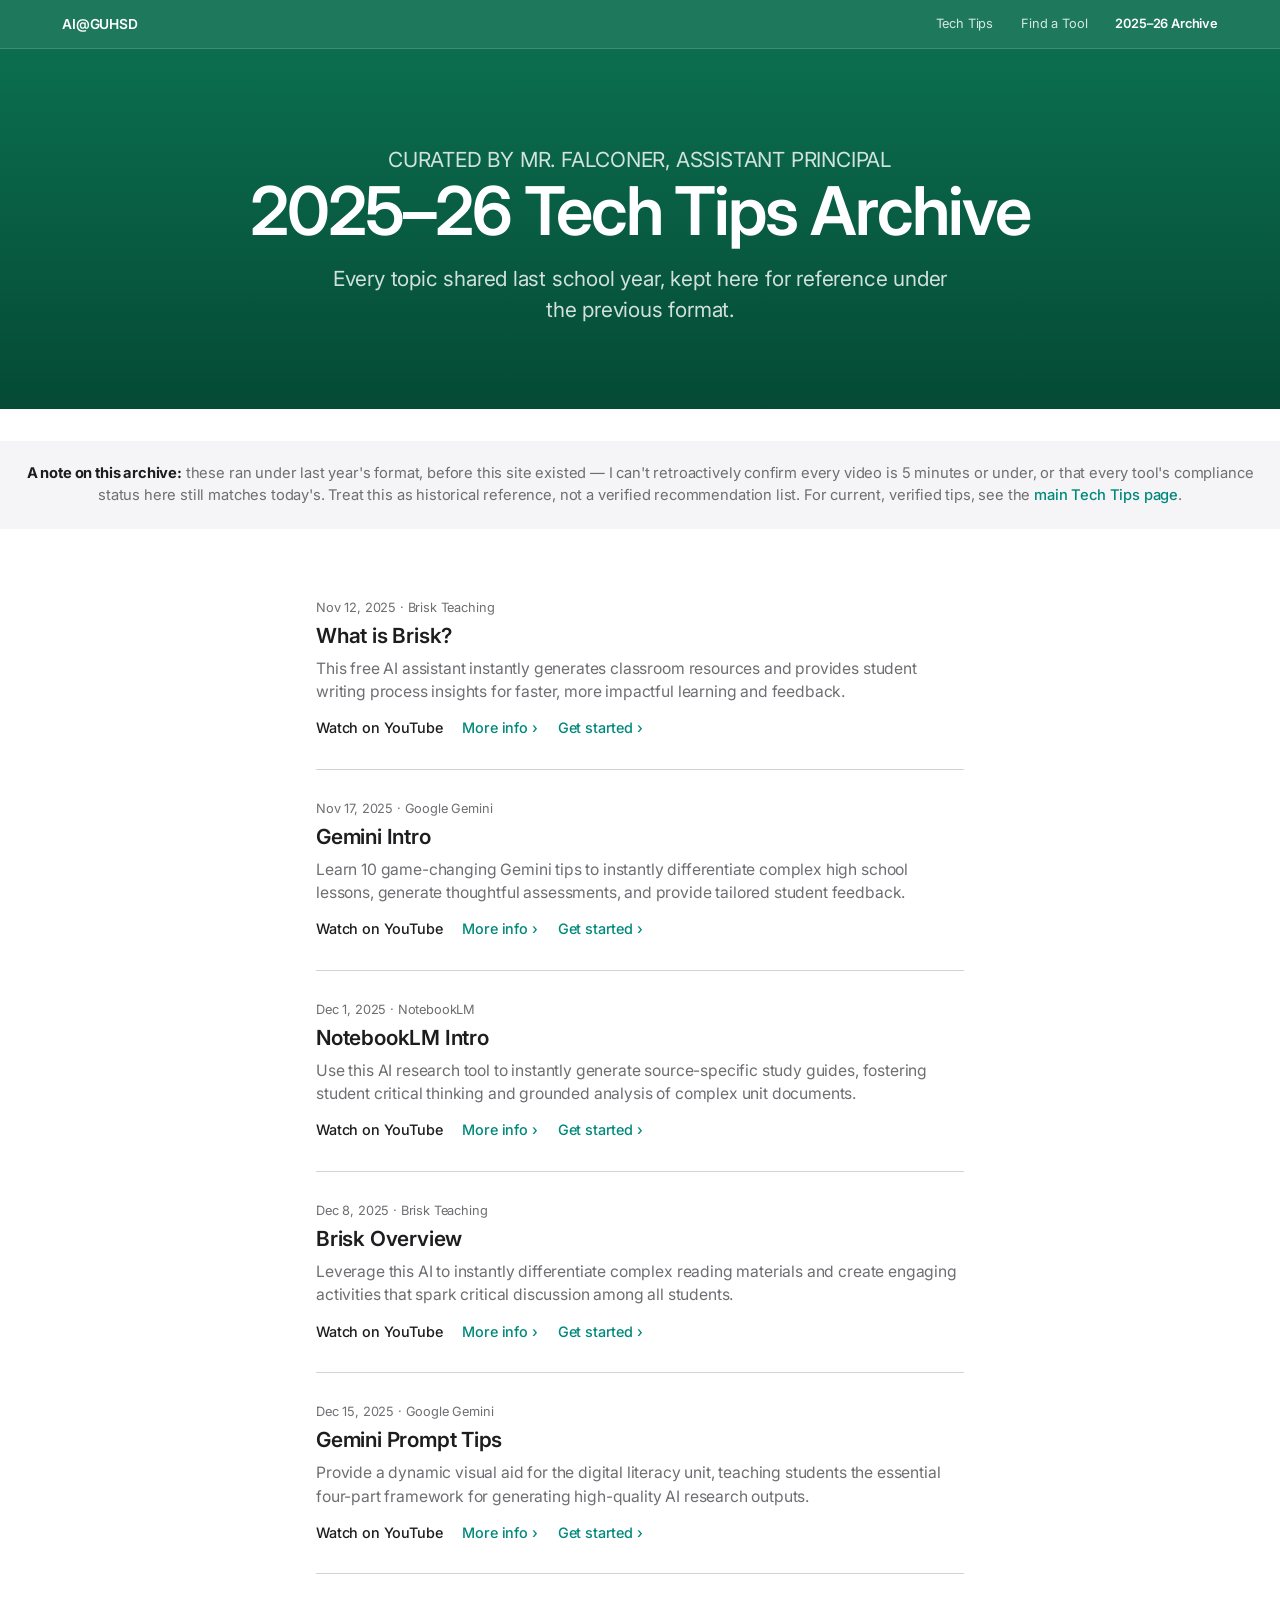
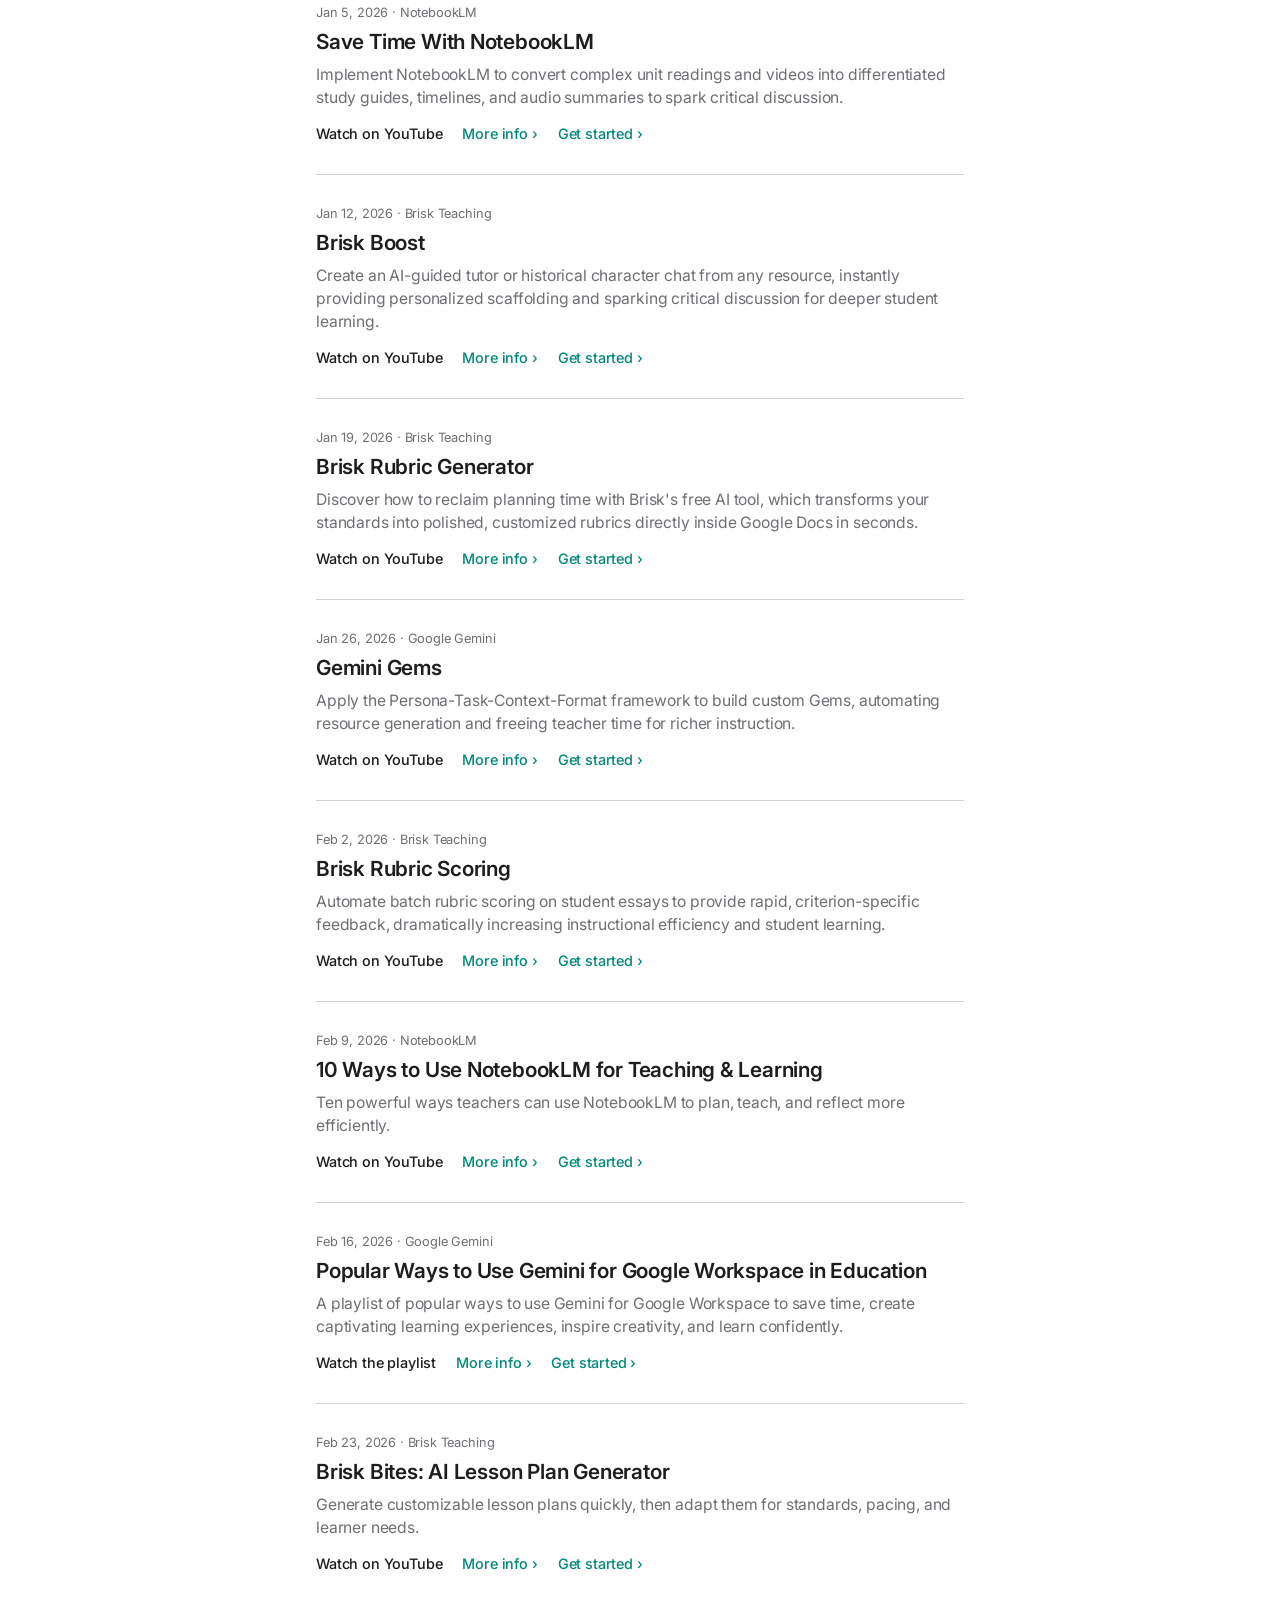
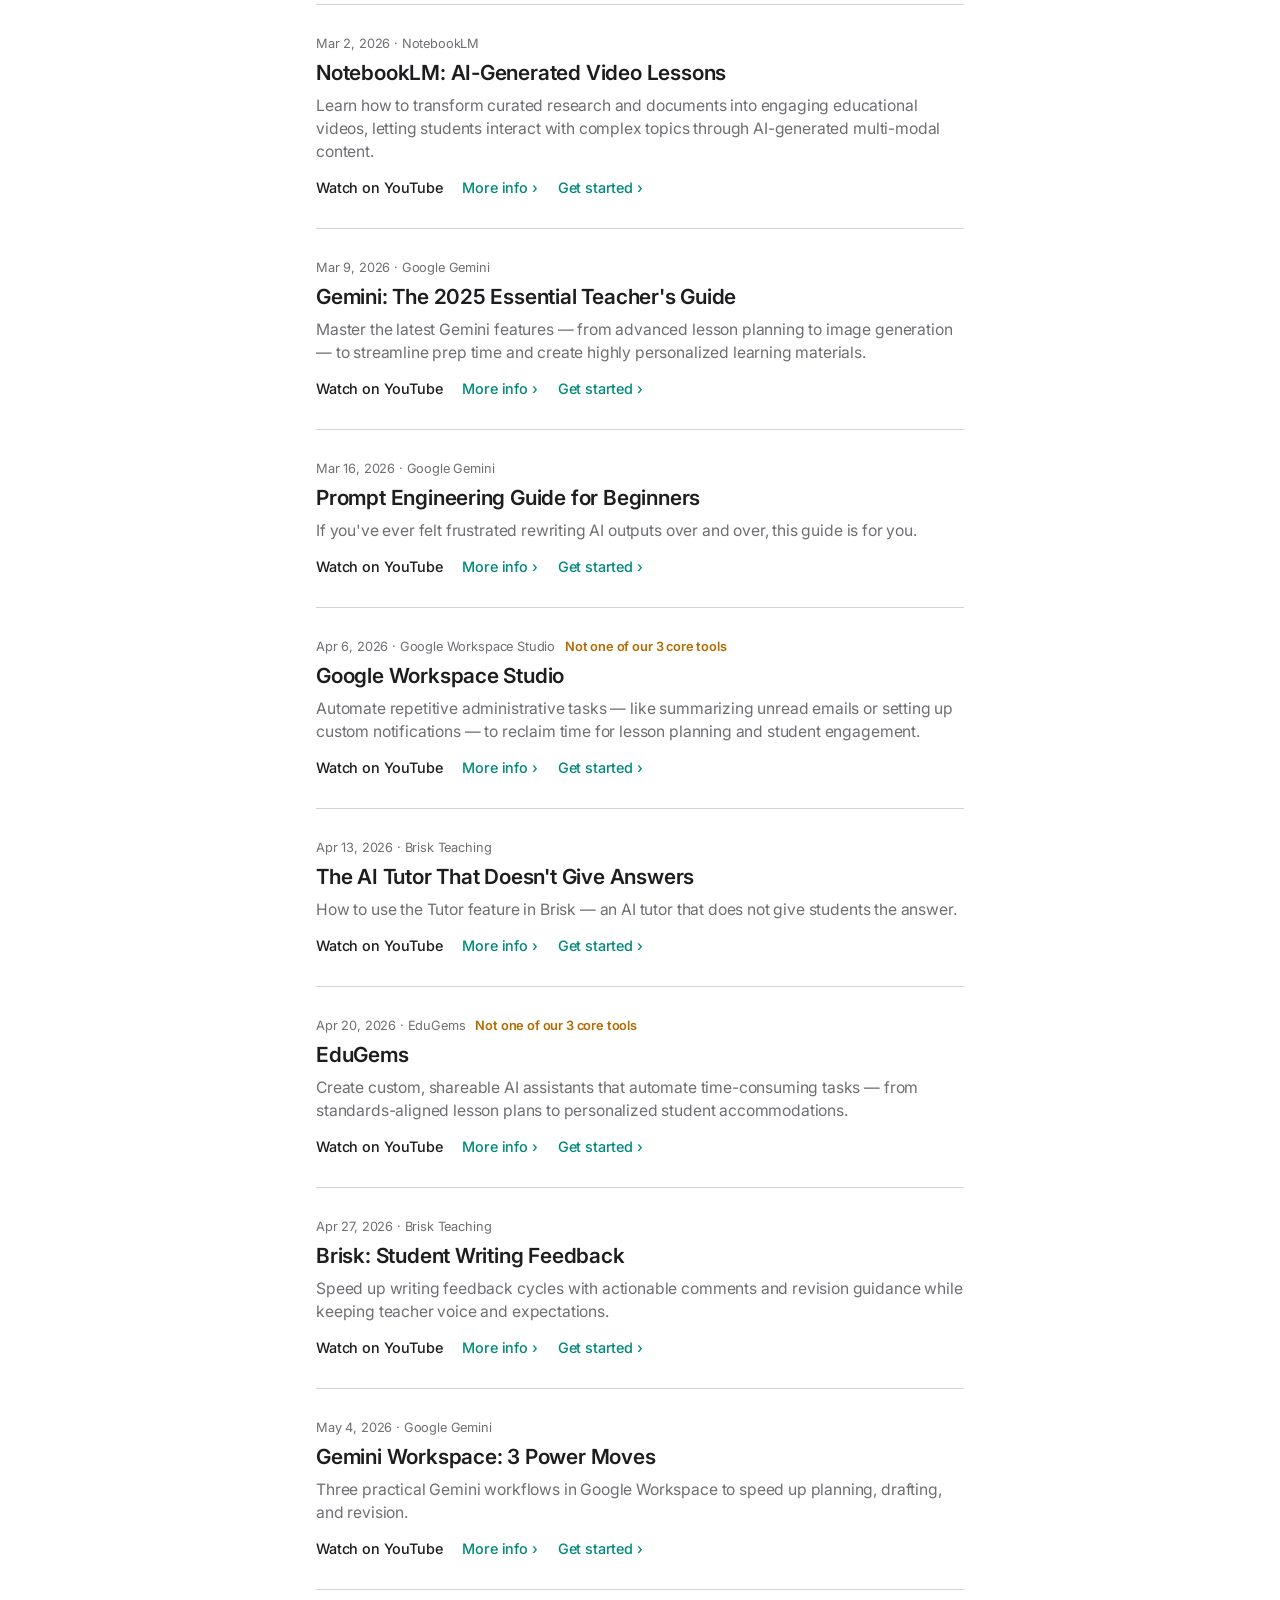
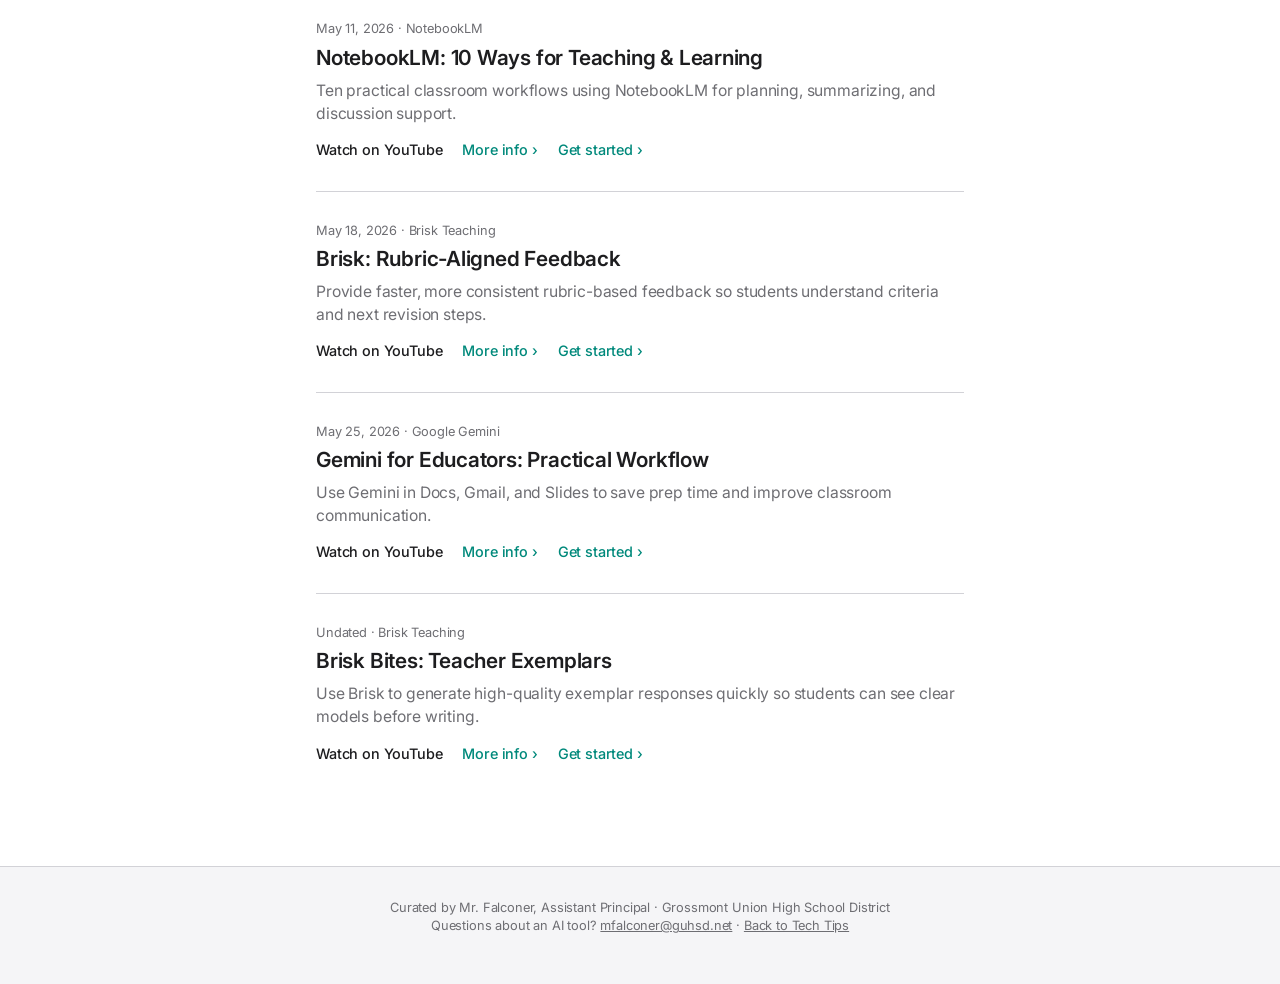
==== 2025-26-archive.html @ ccce0678 "Add 2025-26 historical tech tips archive (25 topics from last school year, imported from the shared " ====
<!DOCTYPE html>
<html lang="en">
<head>
<meta charset="UTF-8">
<meta name="viewport" content="width=device-width, initial-scale=1.0">
<title>2025–26 Archive — GUHSD Weekly Tech Tips</title>
<meta name="description" content="Last school year's AI tech tips for GUHSD teachers, archived for reference.">
<link rel="preconnect" href="https://fonts.googleapis.com">
<link href="https://fonts.googleapis.com/css2?family=Inter:wght@400;500;600;700&display=swap" rel="stylesheet">
<link rel="stylesheet" href="css/style.css">
</head>
<body>

<nav class="site-nav">
  <div class="site-nav-inner">
    <span class="site-nav-brand">AI@GUHSD</span>
    <div class="site-nav-links">
      <a href="index.html">Tech Tips</a>
      <a href="tools.html">Find a Tool</a>
      <a href="2025-26-archive.html" aria-current="page">2025–26 Archive</a>
    </div>
  </div>
</nav>

<header class="hero">
  <p class="hero-eyebrow">Curated by Mr. Falconer, Assistant Principal</p>
  <h1>2025–26 Tech Tips Archive</h1>
  <p>Every topic shared last school year, kept here for reference under the previous format.</p>
</header>

<div class="intro-banner">
  <strong>A note on this archive:</strong> these ran under last year's format, before this site existed —
  I can't retroactively confirm every video is 5 minutes or under, or that every tool's compliance status
  here still matches today's. Treat this as historical reference, not a verified recommendation list.
  For current, verified tips, see the <a href="index.html">main Tech Tips page</a>.
</div>

<div class="finder-section" style="padding-top:40px;">

<article class="tip-teaser">
  <p class="tip-teaser-meta">Nov 12, 2025 · Brisk Teaching</p>
  <h3>What is Brisk?</h3>
  <p class="teaser-copy">This free AI assistant instantly generates classroom resources and provides student writing process insights for faster, more impactful learning and feedback.</p>
  <div class="tip-teaser-links">
    <a class="yt-link" href="https://youtu.be/6Y5VxAqtiqY" target="_blank" rel="noopener">Watch on YouTube</a>
    <a class="read-more" href="https://www.briskteaching.com/" target="_blank" rel="noopener">More info</a>
    <a class="read-more" href="https://www.briskteaching.com/ai-tools-for-teachers" target="_blank" rel="noopener">Get started</a>
  </div>
</article>

<article class="tip-teaser">
  <p class="tip-teaser-meta">Nov 17, 2025 · Google Gemini</p>
  <h3>Gemini Intro</h3>
  <p class="teaser-copy">Learn 10 game-changing Gemini tips to instantly differentiate complex high school lessons, generate thoughtful assessments, and provide tailored student feedback.</p>
  <div class="tip-teaser-links">
    <a class="yt-link" href="https://youtu.be/mLnFCJhYRnE" target="_blank" rel="noopener">Watch on YouTube</a>
    <a class="read-more" href="https://support.google.com/gemini" target="_blank" rel="noopener">More info</a>
    <a class="read-more" href="https://gemini.google.com/app" target="_blank" rel="noopener">Get started</a>
  </div>
</article>

<article class="tip-teaser">
  <p class="tip-teaser-meta">Dec 1, 2025 · NotebookLM</p>
  <h3>NotebookLM Intro</h3>
  <p class="teaser-copy">Use this AI research tool to instantly generate source-specific study guides, fostering student critical thinking and grounded analysis of complex unit documents.</p>
  <div class="tip-teaser-links">
    <a class="yt-link" href="https://youtu.be/6dHmu1GALmA" target="_blank" rel="noopener">Watch on YouTube</a>
    <a class="read-more" href="https://notebooklm.google/" target="_blank" rel="noopener">More info</a>
    <a class="read-more" href="https://notebooklm.google.com/" target="_blank" rel="noopener">Get started</a>
  </div>
</article>

<article class="tip-teaser">
  <p class="tip-teaser-meta">Dec 8, 2025 · Brisk Teaching</p>
  <h3>Brisk Overview</h3>
  <p class="teaser-copy">Leverage this AI to instantly differentiate complex reading materials and create engaging activities that spark critical discussion among all students.</p>
  <div class="tip-teaser-links">
    <a class="yt-link" href="https://youtu.be/RxGCOyuXsPA" target="_blank" rel="noopener">Watch on YouTube</a>
    <a class="read-more" href="https://www.briskteaching.com/" target="_blank" rel="noopener">More info</a>
    <a class="read-more" href="https://www.briskteaching.com/ai-tools-for-teachers" target="_blank" rel="noopener">Get started</a>
  </div>
</article>

<article class="tip-teaser">
  <p class="tip-teaser-meta">Dec 15, 2025 · Google Gemini</p>
  <h3>Gemini Prompt Tips</h3>
  <p class="teaser-copy">Provide a dynamic visual aid for the digital literacy unit, teaching students the essential four-part framework for generating high-quality AI research outputs.</p>
  <div class="tip-teaser-links">
    <a class="yt-link" href="https://youtu.be/QUoxvf4tZHQ" target="_blank" rel="noopener">Watch on YouTube</a>
    <a class="read-more" href="https://support.google.com/gemini" target="_blank" rel="noopener">More info</a>
    <a class="read-more" href="https://gemini.google.com/app" target="_blank" rel="noopener">Get started</a>
  </div>
</article>

<article class="tip-teaser">
  <p class="tip-teaser-meta">Jan 5, 2026 · NotebookLM</p>
  <h3>Save Time With NotebookLM</h3>
  <p class="teaser-copy">Implement NotebookLM to convert complex unit readings and videos into differentiated study guides, timelines, and audio summaries to spark critical discussion.</p>
  <div class="tip-teaser-links">
    <a class="yt-link" href="https://youtu.be/sQHQa9qg7GM" target="_blank" rel="noopener">Watch on YouTube</a>
    <a class="read-more" href="https://notebooklm.google/" target="_blank" rel="noopener">More info</a>
    <a class="read-more" href="https://notebooklm.google.com/" target="_blank" rel="noopener">Get started</a>
  </div>
</article>

<article class="tip-teaser">
  <p class="tip-teaser-meta">Jan 12, 2026 · Brisk Teaching</p>
  <h3>Brisk Boost</h3>
  <p class="teaser-copy">Create an AI-guided tutor or historical character chat from any resource, instantly providing personalized scaffolding and sparking critical discussion for deeper student learning.</p>
  <div class="tip-teaser-links">
    <a class="yt-link" href="https://youtu.be/Gy9wNWmG7mc" target="_blank" rel="noopener">Watch on YouTube</a>
    <a class="read-more" href="https://www.briskteaching.com/" target="_blank" rel="noopener">More info</a>
    <a class="read-more" href="https://www.briskteaching.com/ai-tools-for-teachers" target="_blank" rel="noopener">Get started</a>
  </div>
</article>

<article class="tip-teaser">
  <p class="tip-teaser-meta">Jan 19, 2026 · Brisk Teaching</p>
  <h3>Brisk Rubric Generator</h3>
  <p class="teaser-copy">Discover how to reclaim planning time with Brisk's free AI tool, which transforms your standards into polished, customized rubrics directly inside Google Docs in seconds.</p>
  <div class="tip-teaser-links">
    <a class="yt-link" href="https://youtu.be/XfbjgSgBi5Q" target="_blank" rel="noopener">Watch on YouTube</a>
    <a class="read-more" href="https://www.briskteaching.com/" target="_blank" rel="noopener">More info</a>
    <a class="read-more" href="https://www.briskteaching.com/ai-tools-for-teachers" target="_blank" rel="noopener">Get started</a>
  </div>
</article>

<article class="tip-teaser">
  <p class="tip-teaser-meta">Jan 26, 2026 · Google Gemini</p>
  <h3>Gemini Gems</h3>
  <p class="teaser-copy">Apply the Persona-Task-Context-Format framework to build custom Gems, automating resource generation and freeing teacher time for richer instruction.</p>
  <div class="tip-teaser-links">
    <a class="yt-link" href="https://youtu.be/yO01B8OoXfo" target="_blank" rel="noopener">Watch on YouTube</a>
    <a class="read-more" href="https://support.google.com/gemini" target="_blank" rel="noopener">More info</a>
    <a class="read-more" href="https://gemini.google.com/app" target="_blank" rel="noopener">Get started</a>
  </div>
</article>

<article class="tip-teaser">
  <p class="tip-teaser-meta">Feb 2, 2026 · Brisk Teaching</p>
  <h3>Brisk Rubric Scoring</h3>
  <p class="teaser-copy">Automate batch rubric scoring on student essays to provide rapid, criterion-specific feedback, dramatically increasing instructional efficiency and student learning.</p>
  <div class="tip-teaser-links">
    <a class="yt-link" href="https://youtu.be/C93btfhksfw" target="_blank" rel="noopener">Watch on YouTube</a>
    <a class="read-more" href="https://www.briskteaching.com/" target="_blank" rel="noopener">More info</a>
    <a class="read-more" href="https://www.briskteaching.com/ai-tools-for-teachers" target="_blank" rel="noopener">Get started</a>
  </div>
</article>

<article class="tip-teaser">
  <p class="tip-teaser-meta">Feb 9, 2026 · NotebookLM</p>
  <h3>10 Ways to Use NotebookLM for Teaching &amp; Learning</h3>
  <p class="teaser-copy">Ten powerful ways teachers can use NotebookLM to plan, teach, and reflect more efficiently.</p>
  <div class="tip-teaser-links">
    <a class="yt-link" href="https://youtu.be/-IZRxNVYfZM" target="_blank" rel="noopener">Watch on YouTube</a>
    <a class="read-more" href="https://notebooklm.google/" target="_blank" rel="noopener">More info</a>
    <a class="read-more" href="https://notebooklm.google.com/" target="_blank" rel="noopener">Get started</a>
  </div>
</article>

<article class="tip-teaser">
  <p class="tip-teaser-meta">Feb 16, 2026 · Google Gemini</p>
  <h3>Popular Ways to Use Gemini for Google Workspace in Education</h3>
  <p class="teaser-copy">A playlist of popular ways to use Gemini for Google Workspace to save time, create captivating learning experiences, inspire creativity, and learn confidently.</p>
  <div class="tip-teaser-links">
    <a class="yt-link" href="https://youtube.com/playlist?list=PLP7Bvyb3ap47sNlMMe8H1eZsG6vMb7j3S" target="_blank" rel="noopener">Watch the playlist</a>
    <a class="read-more" href="https://support.google.com/gemini" target="_blank" rel="noopener">More info</a>
    <a class="read-more" href="https://gemini.google.com/app" target="_blank" rel="noopener">Get started</a>
  </div>
</article>

<article class="tip-teaser">
  <p class="tip-teaser-meta">Feb 23, 2026 · Brisk Teaching</p>
  <h3>Brisk Bites: AI Lesson Plan Generator</h3>
  <p class="teaser-copy">Generate customizable lesson plans quickly, then adapt them for standards, pacing, and learner needs.</p>
  <div class="tip-teaser-links">
    <a class="yt-link" href="https://www.youtube.com/watch?v=m6D0H1SNqbk" target="_blank" rel="noopener">Watch on YouTube</a>
    <a class="read-more" href="https://www.briskteaching.com/" target="_blank" rel="noopener">More info</a>
    <a class="read-more" href="https://www.briskteaching.com/ai-tools-for-teachers" target="_blank" rel="noopener">Get started</a>
  </div>
</article>

<article class="tip-teaser">
  <p class="tip-teaser-meta">Mar 2, 2026 · NotebookLM</p>
  <h3>NotebookLM: AI-Generated Video Lessons</h3>
  <p class="teaser-copy">Learn how to transform curated research and documents into engaging educational videos, letting students interact with complex topics through AI-generated multi-modal content.</p>
  <div class="tip-teaser-links">
    <a class="yt-link" href="https://www.youtube.com/watch?v=OjJIWg0Nhxg" target="_blank" rel="noopener">Watch on YouTube</a>
    <a class="read-more" href="https://notebooklm.google/" target="_blank" rel="noopener">More info</a>
    <a class="read-more" href="https://notebooklm.google.com/" target="_blank" rel="noopener">Get started</a>
  </div>
</article>

<article class="tip-teaser">
  <p class="tip-teaser-meta">Mar 9, 2026 · Google Gemini</p>
  <h3>Gemini: The 2025 Essential Teacher's Guide</h3>
  <p class="teaser-copy">Master the latest Gemini features — from advanced lesson planning to image generation — to streamline prep time and create highly personalized learning materials.</p>
  <div class="tip-teaser-links">
    <a class="yt-link" href="https://www.youtube.com/watch?v=Y3pkFaL7t_o" target="_blank" rel="noopener">Watch on YouTube</a>
    <a class="read-more" href="https://support.google.com/gemini" target="_blank" rel="noopener">More info</a>
    <a class="read-more" href="https://gemini.google.com/app" target="_blank" rel="noopener">Get started</a>
  </div>
</article>

<article class="tip-teaser">
  <p class="tip-teaser-meta">Mar 16, 2026 · Google Gemini</p>
  <h3>Prompt Engineering Guide for Beginners</h3>
  <p class="teaser-copy">If you've ever felt frustrated rewriting AI outputs over and over, this guide is for you.</p>
  <div class="tip-teaser-links">
    <a class="yt-link" href="https://youtu.be/z6Q5El88bDI" target="_blank" rel="noopener">Watch on YouTube</a>
    <a class="read-more" href="https://support.google.com/gemini" target="_blank" rel="noopener">More info</a>
    <a class="read-more" href="https://gemini.google.com/app" target="_blank" rel="noopener">Get started</a>
  </div>
</article>

<article class="tip-teaser">
  <p class="tip-teaser-meta">Apr 6, 2026 · Google Workspace Studio <span class="tag-parent" style="margin-left:6px;">Not one of our 3 core tools</span></p>
  <h3>Google Workspace Studio</h3>
  <p class="teaser-copy">Automate repetitive administrative tasks — like summarizing unread emails or setting up custom notifications — to reclaim time for lesson planning and student engagement.</p>
  <div class="tip-teaser-links">
    <a class="yt-link" href="https://youtu.be/Xy0r5fKwlVo" target="_blank" rel="noopener">Watch on YouTube</a>
    <a class="read-more" href="https://youtu.be/ZOAszesMBGc" target="_blank" rel="noopener">More info</a>
    <a class="read-more" href="https://studio.workspace.google.com/" target="_blank" rel="noopener">Get started</a>
  </div>
</article>

<article class="tip-teaser">
  <p class="tip-teaser-meta">Apr 13, 2026 · Brisk Teaching</p>
  <h3>The AI Tutor That Doesn't Give Answers</h3>
  <p class="teaser-copy">How to use the Tutor feature in Brisk — an AI tutor that does not give students the answer.</p>
  <div class="tip-teaser-links">
    <a class="yt-link" href="https://youtu.be/vvZal1moEaE" target="_blank" rel="noopener">Watch on YouTube</a>
    <a class="read-more" href="https://www.briskteaching.com/" target="_blank" rel="noopener">More info</a>
    <a class="read-more" href="https://www.briskteaching.com/ai-tools-for-teachers" target="_blank" rel="noopener">Get started</a>
  </div>
</article>

<article class="tip-teaser">
  <p class="tip-teaser-meta">Apr 20, 2026 · EduGems <span class="tag-parent" style="margin-left:6px;">Not one of our 3 core tools</span></p>
  <h3>EduGems</h3>
  <p class="teaser-copy">Create custom, shareable AI assistants that automate time-consuming tasks — from standards-aligned lesson plans to personalized student accommodations.</p>
  <div class="tip-teaser-links">
    <a class="yt-link" href="https://youtu.be/Z_l6_Uyn_Ac" target="_blank" rel="noopener">Watch on YouTube</a>
    <a class="read-more" href="https://www.edugems.ai/" target="_blank" rel="noopener">More info</a>
    <a class="read-more" href="https://www.edugems.ai/" target="_blank" rel="noopener">Get started</a>
  </div>
</article>

<article class="tip-teaser">
  <p class="tip-teaser-meta">Apr 27, 2026 · Brisk Teaching</p>
  <h3>Brisk: Student Writing Feedback</h3>
  <p class="teaser-copy">Speed up writing feedback cycles with actionable comments and revision guidance while keeping teacher voice and expectations.</p>
  <div class="tip-teaser-links">
    <a class="yt-link" href="https://www.youtube.com/watch?v=7v1K7gWH67k" target="_blank" rel="noopener">Watch on YouTube</a>
    <a class="read-more" href="https://www.briskteaching.com/post/launching-batch-feedback-tool" target="_blank" rel="noopener">More info</a>
    <a class="read-more" href="https://www.briskteaching.com/" target="_blank" rel="noopener">Get started</a>
  </div>
</article>

<article class="tip-teaser">
  <p class="tip-teaser-meta">May 4, 2026 · Google Gemini</p>
  <h3>Gemini Workspace: 3 Power Moves</h3>
  <p class="teaser-copy">Three practical Gemini workflows in Google Workspace to speed up planning, drafting, and revision.</p>
  <div class="tip-teaser-links">
    <a class="yt-link" href="https://www.youtube.com/watch?v=4wppKdmQlD0" target="_blank" rel="noopener">Watch on YouTube</a>
    <a class="read-more" href="https://support.google.com/gemini" target="_blank" rel="noopener">More info</a>
    <a class="read-more" href="https://gemini.google.com/app" target="_blank" rel="noopener">Get started</a>
  </div>
</article>

<article class="tip-teaser">
  <p class="tip-teaser-meta">May 11, 2026 · NotebookLM</p>
  <h3>NotebookLM: 10 Ways for Teaching &amp; Learning</h3>
  <p class="teaser-copy">Ten practical classroom workflows using NotebookLM for planning, summarizing, and discussion support.</p>
  <div class="tip-teaser-links">
    <a class="yt-link" href="https://www.youtube.com/watch?v=3DWWKuodafw" target="_blank" rel="noopener">Watch on YouTube</a>
    <a class="read-more" href="https://notebooklm.google/" target="_blank" rel="noopener">More info</a>
    <a class="read-more" href="https://notebooklm.google/" target="_blank" rel="noopener">Get started</a>
  </div>
</article>

<article class="tip-teaser">
  <p class="tip-teaser-meta">May 18, 2026 · Brisk Teaching</p>
  <h3>Brisk: Rubric-Aligned Feedback</h3>
  <p class="teaser-copy">Provide faster, more consistent rubric-based feedback so students understand criteria and next revision steps.</p>
  <div class="tip-teaser-links">
    <a class="yt-link" href="https://www.youtube.com/watch?v=nP8AYHtQtAA" target="_blank" rel="noopener">Watch on YouTube</a>
    <a class="read-more" href="https://www.briskteaching.com/post/how-to-create-a-rubric-an-easy-guide-for-teachers" target="_blank" rel="noopener">More info</a>
    <a class="read-more" href="https://www.briskteaching.com/" target="_blank" rel="noopener">Get started</a>
  </div>
</article>

<article class="tip-teaser">
  <p class="tip-teaser-meta">May 25, 2026 · Google Gemini</p>
  <h3>Gemini for Educators: Practical Workflow</h3>
  <p class="teaser-copy">Use Gemini in Docs, Gmail, and Slides to save prep time and improve classroom communication.</p>
  <div class="tip-teaser-links">
    <a class="yt-link" href="https://www.youtube.com/watch?v=uq8FdkApuLk" target="_blank" rel="noopener">Watch on YouTube</a>
    <a class="read-more" href="https://support.google.com/gemini" target="_blank" rel="noopener">More info</a>
    <a class="read-more" href="https://gemini.google.com/app" target="_blank" rel="noopener">Get started</a>
  </div>
</article>

<article class="tip-teaser">
  <p class="tip-teaser-meta">Undated · Brisk Teaching</p>
  <h3>Brisk Bites: Teacher Exemplars</h3>
  <p class="teaser-copy">Use Brisk to generate high-quality exemplar responses quickly so students can see clear models before writing.</p>
  <div class="tip-teaser-links">
    <a class="yt-link" href="https://www.youtube.com/watch?v=FxZdXGbxI2U" target="_blank" rel="noopener">Watch on YouTube</a>
    <a class="read-more" href="https://www.briskteaching.com/" target="_blank" rel="noopener">More info</a>
    <a class="read-more" href="https://www.briskteaching.com/ai-tools-for-teachers" target="_blank" rel="noopener">Get started</a>
  </div>
</article>

</div>

<footer class="site-footer">
  Curated by Mr. Falconer, Assistant Principal · Grossmont Union High School District<br>
  Questions about an AI tool? <a href="mailto:mfalconer@guhsd.net">mfalconer@guhsd.net</a> ·
  <a href="index.html">Back to Tech Tips</a>
</footer>

</body>
</html>
---- css/style.css ----
/* ===================================================================
   GUHSD Weekly Tech Tips — Apple.com-inspired design system
   Palette: GUHSD teal #0B6E4F (nav, hero) · deep teal-green #054A35
            interactive accent #00897B (links, CTAs) · Apple-gray #F5F5F7
            near-black #1D1D1F (text) · secondary gray #6E6E73
   Type:    System font stack (SF Pro on Apple devices, Inter as the
            cross-platform substitute) — tight tracking, big display sizes.
   =================================================================== */

:root {
  --navy: #0B6E4F;
  --navy-deep: #054A35;
  --blue: #00897B;
  --blue-dark: #00695C;
  --gold: #9AF0C6;
  --gray-bg: #F5F5F7;
  --white: #FFFFFF;
  --text: #1D1D1F;
  --text-secondary: #6E6E73;
  --divider: #D2D2D7;
  --max: 980px;
  --max-narrow: 692px;
}

* { box-sizing: border-box; }

html { scroll-behavior: smooth; }

body {
  margin: 0;
  background: var(--white);
  color: var(--text);
  font-family: -apple-system, BlinkMacSystemFont, 'Inter', 'Segoe UI', Helvetica, Arial, sans-serif;
  line-height: 1.47;
  letter-spacing: -0.01em;
  -webkit-font-smoothing: antialiased;
}

@media (prefers-reduced-motion: reduce) {
  * { animation: none !important; transition: none !important; }
  html { scroll-behavior: auto; }
}

a { color: var(--blue); text-decoration: none; }
a:hover { text-decoration: underline; }
a:focus-visible, button:focus-visible, input:focus-visible, select:focus-visible {
  outline: 2px solid var(--blue);
  outline-offset: 3px;
}

/* ---------- Nav ---------- */
.site-nav {
  position: sticky;
  top: 0;
  z-index: 20;
  background: rgba(11,110,79,0.92);
  backdrop-filter: saturate(180%) blur(20px);
  -webkit-backdrop-filter: saturate(180%) blur(20px);
  border-bottom: 1px solid rgba(255,255,255,0.15);
}

.site-nav-inner {
  max-width: 1200px;
  margin: 0 auto;
  padding: 0 22px;
  height: 48px;
  display: flex;
  align-items: center;
  justify-content: space-between;
  gap: 16px;
}

.site-nav-brand {
  font-size: 0.86rem;
  font-weight: 600;
  color: var(--white);
  white-space: nowrap;
}

.site-nav-links {
  display: flex;
  gap: 28px;
}

.site-nav-links a {
  color: var(--white);
  font-size: 0.8rem;
  font-weight: 400;
  opacity: 0.82;
}

.site-nav-links a:hover { opacity: 1; text-decoration: none; }
.site-nav-links a[aria-current="page"] { opacity: 1; font-weight: 600; }

/* ---------- Hero ---------- */
.hero {
  background: linear-gradient(180deg, var(--navy) 0%, var(--navy-deep) 100%);
  color: var(--white);
  text-align: center;
  padding: 96px 22px 84px;
}

.hero-eyebrow {
  font-size: 0.78rem;
  font-weight: 600;
  letter-spacing: 0.06em;
  text-transform: uppercase;
  color: var(--gold);
  margin: 0 0 14px;
}

.hero h1 {
  font-size: clamp(2.4rem, 6vw, 4.2rem);
  font-weight: 600;
  letter-spacing: -0.03em;
  margin: 0 0 18px;
  line-height: 1.05;
  color: var(--white);
}

.hero p {
  font-size: clamp(1.05rem, 2vw, 1.3rem);
  font-weight: 400;
  color: rgba(255,255,255,0.82);
  max-width: 620px;
  margin: 0 auto;
  letter-spacing: -0.01em;
}

/* ---------- Hero image (homepage only) ---------- */
.hero-image-wrap {
  max-width: var(--max);
  margin: -48px auto 0;
  padding: 0 22px;
  position: relative;
  z-index: 1;
}

.hero-image {
  display: block;
  width: 100%;
  height: clamp(220px, 38vw, 420px);
  object-fit: cover;
  border-radius: 20px;
  box-shadow: 0 24px 48px rgba(5,74,53,0.22);
}

.hero-image-credit {
  text-align: right;
  font-size: 0.72rem;
  color: var(--text-secondary);
  margin: 6px 4px 0 0;
}

/* ---------- Intro / compliance banner ---------- */
.intro-banner {
  background: var(--gray-bg);
  text-align: center;
  padding: 22px 22px;
  font-size: 0.92rem;
  color: var(--text-secondary);
  margin-top: 32px;
}

.intro-banner strong { color: var(--text); }
.intro-banner a { font-weight: 500; }

/* ---------- Section eyebrow ---------- */
.section-eyebrow {
  text-align: center;
  font-size: 0.78rem;
  font-weight: 600;
  letter-spacing: 0.08em;
  text-transform: uppercase;
  color: var(--text-secondary);
  padding: 56px 22px 8px;
}

/* ---------- Compact teaser cards (home + archive + pipeline) ---------- */
#latest-issues, #archive-issues, #pipeline-issues {
  max-width: var(--max-narrow);
  margin: 0 auto;
  padding: 0 22px 60px;
}

.tip-teaser {
  padding: 30px 0;
  border-bottom: 1px solid var(--divider);
  text-align: left;
}

.tip-teaser:last-child { border-bottom: none; }

.tip-teaser-meta {
  font-size: 0.8rem;
  color: var(--text-secondary);
  margin: 0 0 6px;
}

.tip-teaser-tool { color: var(--blue); font-weight: 600; }

.tip-teaser h3 {
  margin: 0 0 8px;
  font-size: 1.3rem;
  font-weight: 600;
  letter-spacing: -0.01em;
  line-height: 1.25;
}

.tip-teaser h3 a { color: var(--text); }
.tip-teaser h3 a:hover { color: var(--blue); text-decoration: none; }

.teaser-copy {
  margin: 0 0 14px;
  color: var(--text-secondary);
  font-size: 0.98rem;
}

.tip-teaser-links {
  display: flex;
  flex-wrap: wrap;
  align-items: center;
  gap: 20px;
  font-size: 0.9rem;
  font-weight: 500;
}

.yt-link {
  display: inline-flex;
  align-items: center;
  gap: 7px;
  color: var(--text);
}
.yt-link:hover { color: var(--blue); text-decoration: none; }
.yt-icon { display: block; flex: none; }

.read-more::after { content: ' \203A'; }

/* ---------- Detail page topbar ---------- */
.detail-topbar {
  background: var(--gray-bg);
  border-bottom: 1px solid var(--divider);
  padding: 14px 22px;
}

.detail-topbar .back-link {
  display: block;
  max-width: var(--max-narrow);
  margin: 0 auto;
  font-size: 0.88rem;
  font-weight: 500;
  color: var(--blue);
}

/* ---------- Tip detail section (tip.html) ---------- */
.tip {
  padding: 40px 22px 72px;
  text-align: center;
}

.tip-inner {
  max-width: var(--max-narrow);
  margin: 0 auto;
}

.tip-meta {
  font-size: 0.86rem;
  color: var(--text-secondary);
  margin-bottom: 10px;
}

.tip-tool {
  color: var(--blue);
  font-weight: 600;
}

.tip h2 {
  font-size: clamp(1.7rem, 3.4vw, 2.4rem);
  font-weight: 600;
  letter-spacing: -0.02em;
  line-height: 1.1;
  margin: 0 0 28px;
  color: var(--text);
}

/* ---------- Video card ---------- */
.video-card {
  display: block;
  background: var(--white);
  border: 1px solid var(--divider);
  border-radius: 18px;
  padding: 28px 30px;
  margin: 0 0 28px;
  text-align: left;
  transition: box-shadow 0.2s ease, transform 0.2s ease;
}

.video-card:hover {
  text-decoration: none;
  box-shadow: 0 12px 28px rgba(0,0,0,0.08);
  transform: translateY(-1px);
}

.video-card-top {
  display: flex;
  align-items: center;
  gap: 14px;
  margin-bottom: 10px;
}

.video-card-title {
  font-weight: 600;
  color: var(--text);
  font-size: 1.02rem;
}

.video-card-channel {
  display: block;
  font-size: 0.82rem;
  color: var(--text-secondary);
  margin-top: 1px;
  font-weight: 400;
}

.video-card-desc {
  font-size: 0.96rem;
  color: var(--text-secondary);
  margin: 0;
}

/* ---------- Why it matters ---------- */
.why-copy {
  font-size: clamp(1.05rem, 2vw, 1.2rem);
  color: var(--text);
  font-weight: 400;
  letter-spacing: -0.01em;
  margin: 0 0 32px;
  text-align: left;
}

.why-copy .label {
  display: block;
  font-size: 0.78rem;
  font-weight: 600;
  letter-spacing: 0.06em;
  text-transform: uppercase;
  color: var(--text-secondary);
  margin-bottom: 8px;
}

/* ---------- POG chips ---------- */
.pog-block { margin: 0 0 32px; text-align: left; }

.pog-block .label {
  display: block;
  font-size: 0.78rem;
  font-weight: 600;
  letter-spacing: 0.06em;
  text-transform: uppercase;
  color: var(--text-secondary);
  margin-bottom: 10px;
}

.pog-tags {
  display: flex;
  flex-wrap: wrap;
  gap: 8px;
}

.pog-tag {
  display: inline-flex;
  align-items: baseline;
  gap: 5px;
  font-size: 0.84rem;
  color: var(--text);
  background: var(--gray-bg);
  border: 1px solid var(--divider);
  padding: 6px 12px;
  border-radius: 980px;
  line-height: 1.3;
}

.pog-tag .pog-code {
  font-weight: 700;
  color: var(--blue-dark);
}

/* ---------- Footer of each tip: compliance + actions ---------- */
.tip-footer {
  text-align: left;
  border-top: 1px solid var(--divider);
  padding-top: 20px;
}

.compliance-line {
  font-size: 0.88rem;
  color: var(--text-secondary);
  margin: 0 0 14px;
}

.status-pill {
  display: inline-flex;
  align-items: center;
  gap: 6px;
  font-size: 0.78rem;
  font-weight: 600;
  padding: 3px 10px 3px 8px;
  border-radius: 980px;
  margin-bottom: 10px;
}

.status-pill.approved { background: #E6F4EA; color: #1E7A34; }
.status-pill.limited { background: #FDECEA; color: #B3261E; }

.action-links {
  display: flex;
  flex-wrap: wrap;
  gap: 22px;
  font-size: 0.94rem;
  font-weight: 500;
}

.action-links a::after {
  content: ' \203A';
}

/* ---------- Archive controls ---------- */
.archive-controls {
  max-width: var(--max);
  margin: 0 auto;
  padding: 0 22px 8px;
  display: flex;
  gap: 12px;
  flex-wrap: wrap;
  justify-content: center;
}

.archive-controls select,
.archive-controls input {
  font-family: inherit;
  font-size: 0.9rem;
  padding: 10px 14px;
  border: 1px solid var(--divider);
  border-radius: 980px;
  background: var(--white);
  color: var(--text);
}

.archive-controls input { flex: 1; min-width: 200px; max-width: 320px; }

.empty-state {
  text-align: center;
  padding: 72px 20px;
  color: var(--text-secondary);
  font-size: 1.05rem;
}

/* ---------- Tool finder page ---------- */
.finder-section {
  max-width: var(--max-narrow);
  margin: 0 auto;
  padding: 0 22px 72px;
  text-align: left;
}

.finder-section h2 {
  font-size: 1.4rem;
  font-weight: 600;
  letter-spacing: -0.01em;
  margin: 0 0 18px;
  color: var(--text);
}

.quick-picks {
  list-style: none;
  margin: 0 0 12px;
  padding: 0;
}

.quick-picks li {
  padding: 16px 0;
  border-bottom: 1px solid var(--divider);
}
.quick-picks li:last-child { border-bottom: none; }

.quick-picks .q {
  font-weight: 600;
  color: var(--text);
  display: block;
  margin-bottom: 4px;
}

.quick-picks .a {
  color: var(--text-secondary);
  font-size: 0.96rem;
}
.quick-picks .a a { font-weight: 600; }

.tool-table-wrap {
  overflow-x: auto;
  margin-bottom: 14px;
}

table.tool-table {
  width: 100%;
  border-collapse: collapse;
  font-size: 0.92rem;
}

table.tool-table th, table.tool-table td {
  text-align: left;
  padding: 10px 12px;
  border-bottom: 1px solid var(--divider);
  white-space: nowrap;
}

table.tool-table th {
  font-size: 0.72rem;
  text-transform: uppercase;
  letter-spacing: 0.05em;
  color: var(--text-secondary);
  font-weight: 600;
}

table.tool-table td a { font-weight: 600; }

.tag-yes { color: #1E7A34; font-weight: 600; }
.tag-no { color: #B3261E; font-weight: 600; }
.tag-parent { color: #B36B00; font-weight: 600; }

.source-note {
  font-size: 0.84rem;
  color: var(--text-secondary);
  margin-top: 8px;
}

/* ---------- Official link-through card ---------- */
.official-link-card {
  display: flex;
  flex-wrap: wrap;
  align-items: center;
  justify-content: space-between;
  gap: 14px;
  background: var(--gray-bg);
  border: 1px solid var(--divider);
  border-radius: 14px;
  padding: 16px 20px;
  margin-bottom: 18px;
  font-size: 0.9rem;
  color: var(--text-secondary);
}

/* ---------- Gem callout ---------- */
.gem-callout {
  background: var(--gray-bg);
  border: 1px solid var(--divider);
  border-radius: 14px;
  padding: 22px 24px;
  margin-bottom: 40px;
}

.btn-teal {
  display: inline-block;
  background: var(--navy);
  color: var(--white) !important;
  font-weight: 600;
  font-size: 0.92rem;
  padding: 10px 18px;
  border-radius: 980px;
  text-decoration: none !important;
  white-space: nowrap;
}
.btn-teal:hover { background: var(--navy-deep); }

/* ---------- Social links list ---------- */
.social-links {
  list-style: none;
  margin: 0 0 12px;
  padding: 0;
}

.social-links li {
  display: flex;
  flex-wrap: wrap;
  align-items: baseline;
  gap: 14px;
  padding: 12px 0;
  border-bottom: 1px solid var(--divider);
}
.social-links li:last-child { border-bottom: none; }

.social-links .tool-name {
  font-weight: 600;
  color: var(--text);
  min-width: 140px;
}

.social-links a { font-size: 0.9rem; font-weight: 500; }

/* ---------- Footer ---------- */
footer.site-footer {
  border-top: 1px solid var(--divider);
  padding: 32px 22px 48px;
  text-align: center;
  font-size: 0.8rem;
  color: var(--text-secondary);
  background: var(--gray-bg);
}

footer.site-footer a { color: var(--text-secondary); text-decoration: underline; }

/* ---------- Responsive ---------- */
@media (max-width: 560px) {
  .video-card { padding: 20px; }
  .hero { padding: 72px 20px 60px; }
  table.tool-table { font-size: 0.84rem; }
  .social-links li { flex-direction: column; gap: 6px; }
  .hero-image-wrap { margin-top: -28px; }
  .official-link-card { flex-direction: column; align-items: flex-start; }
}
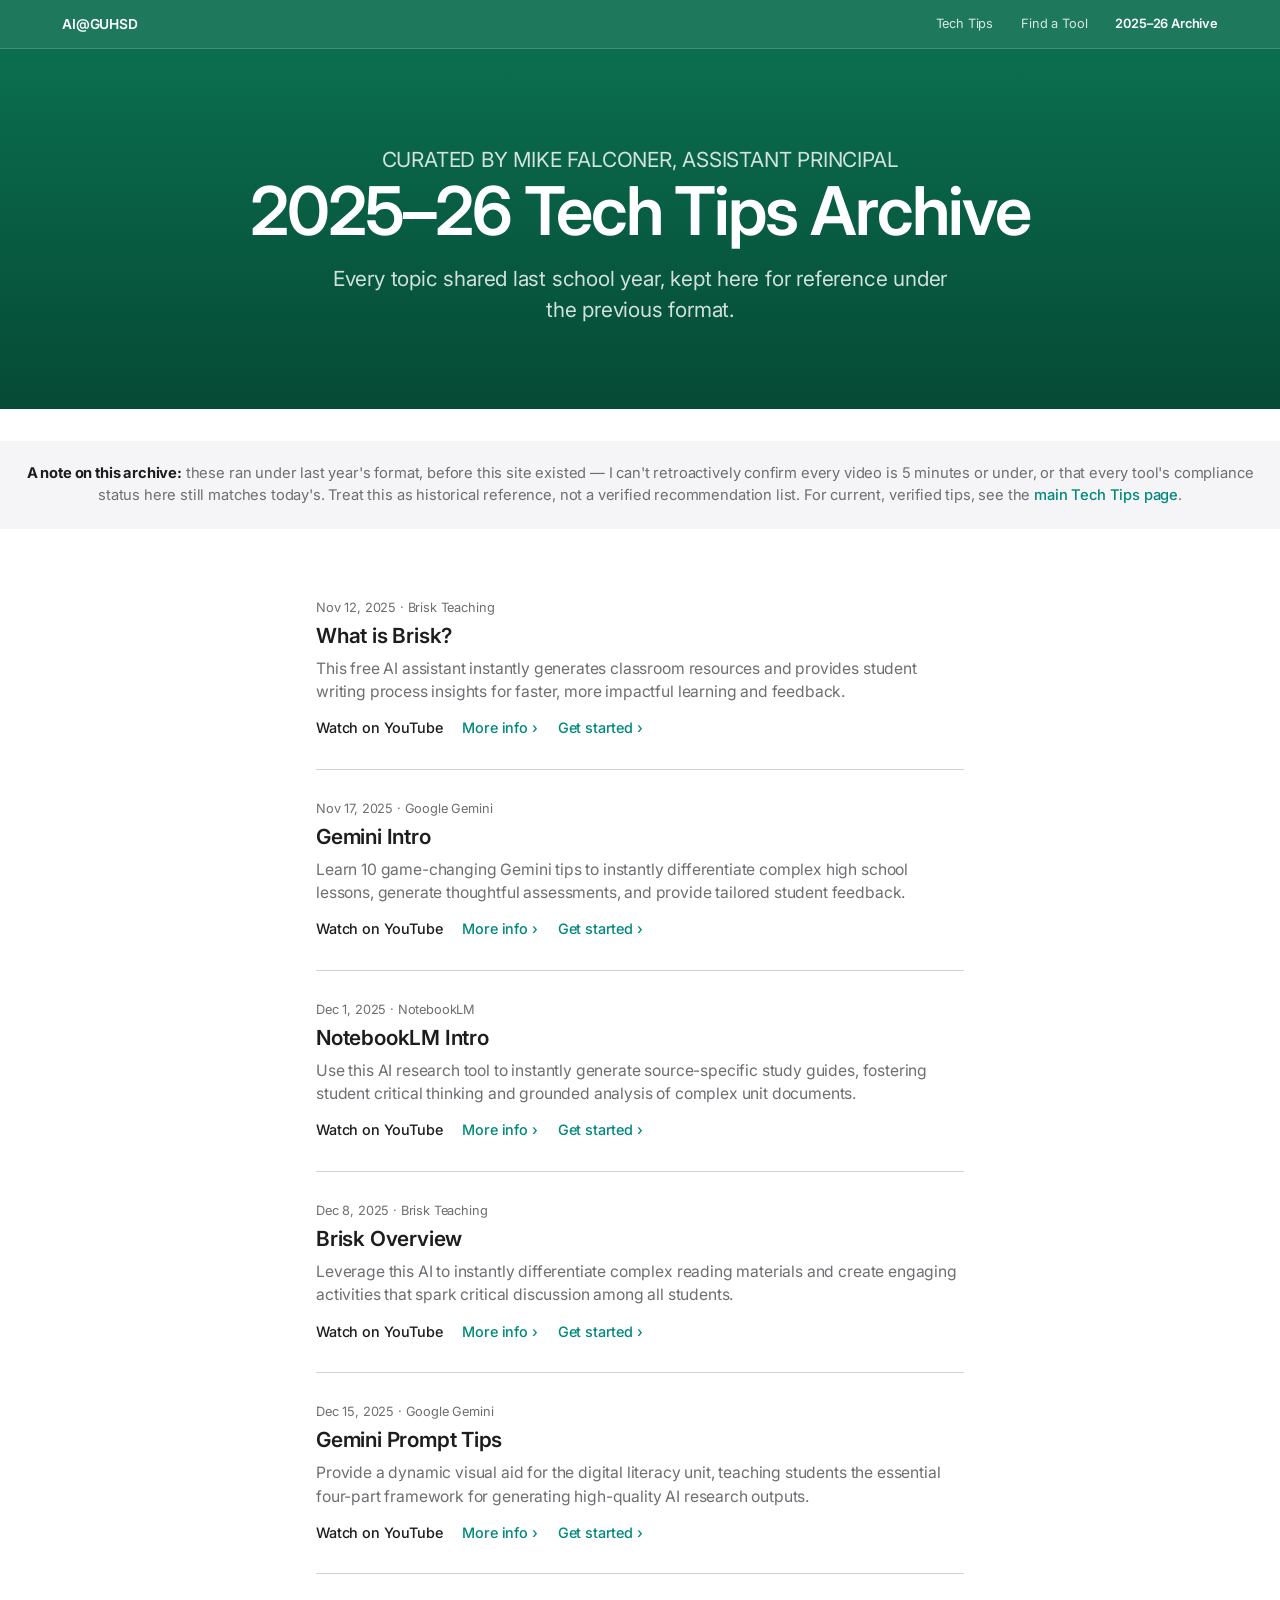
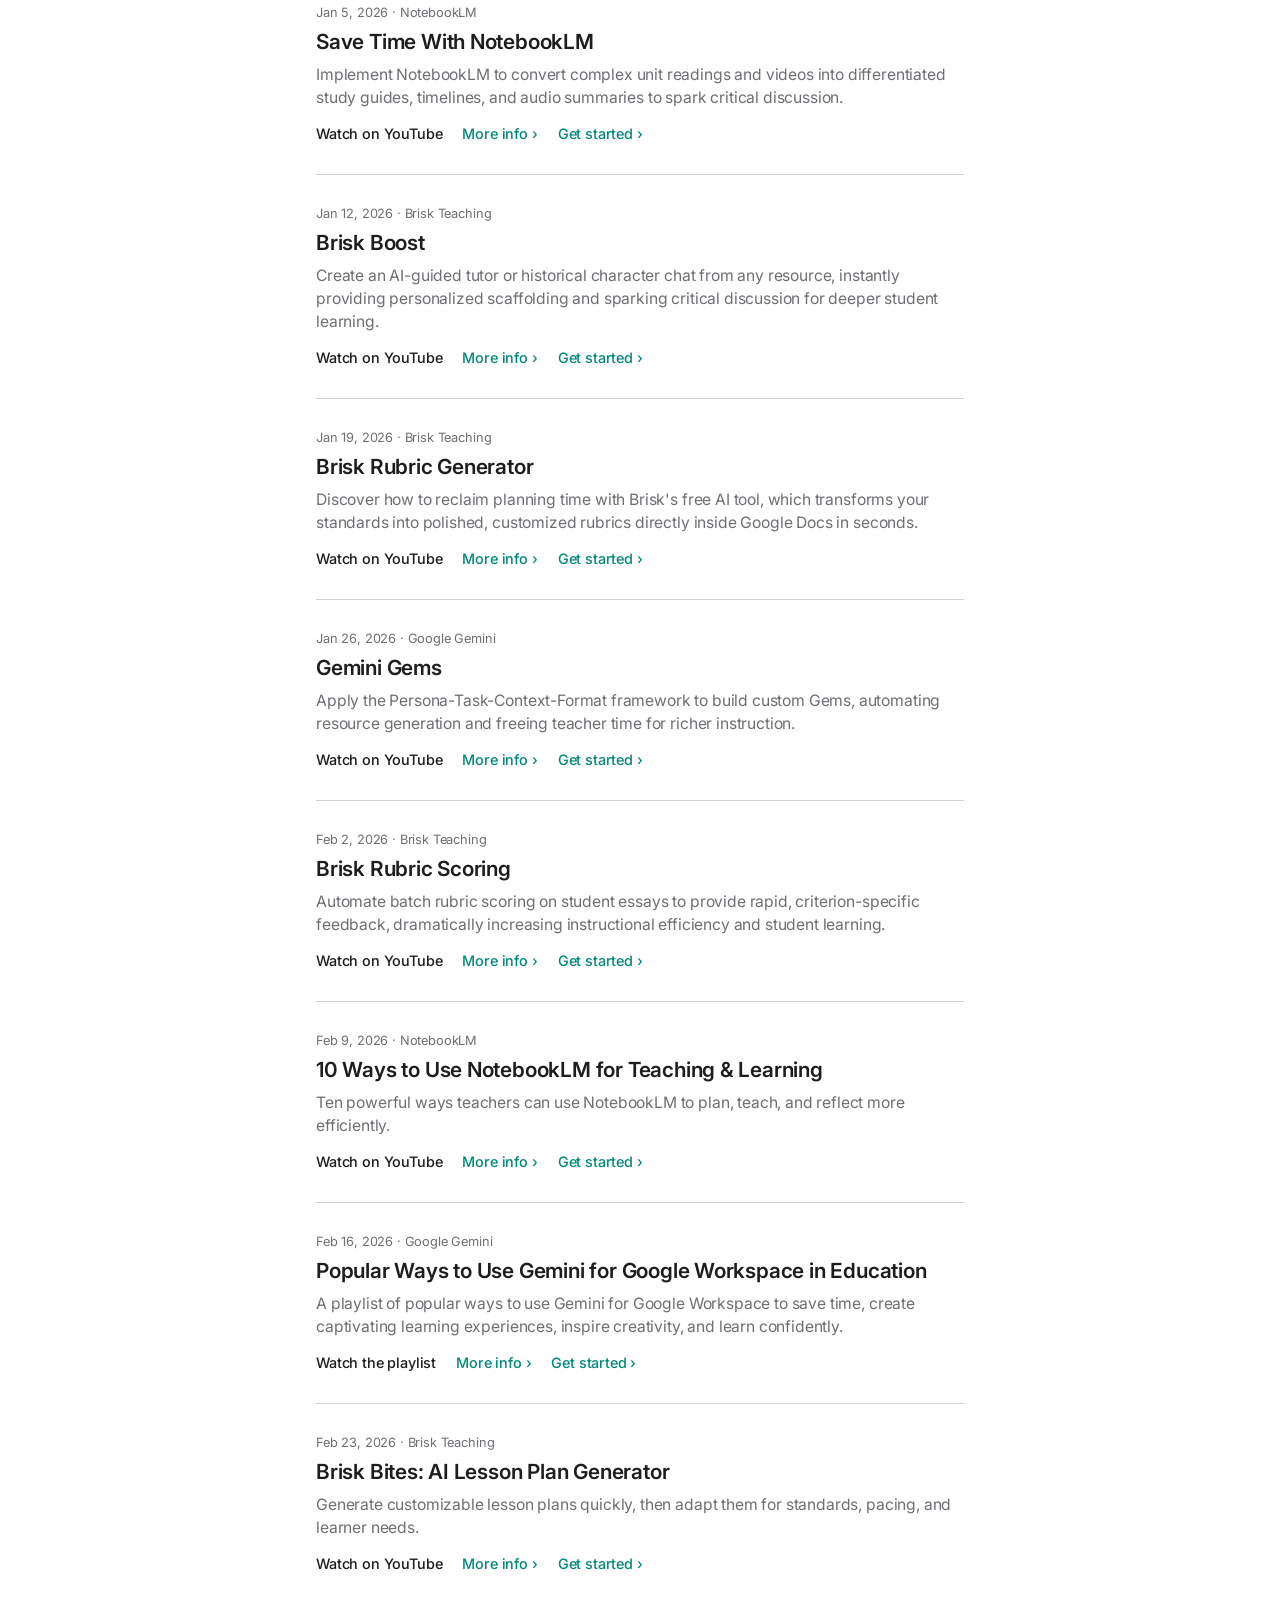
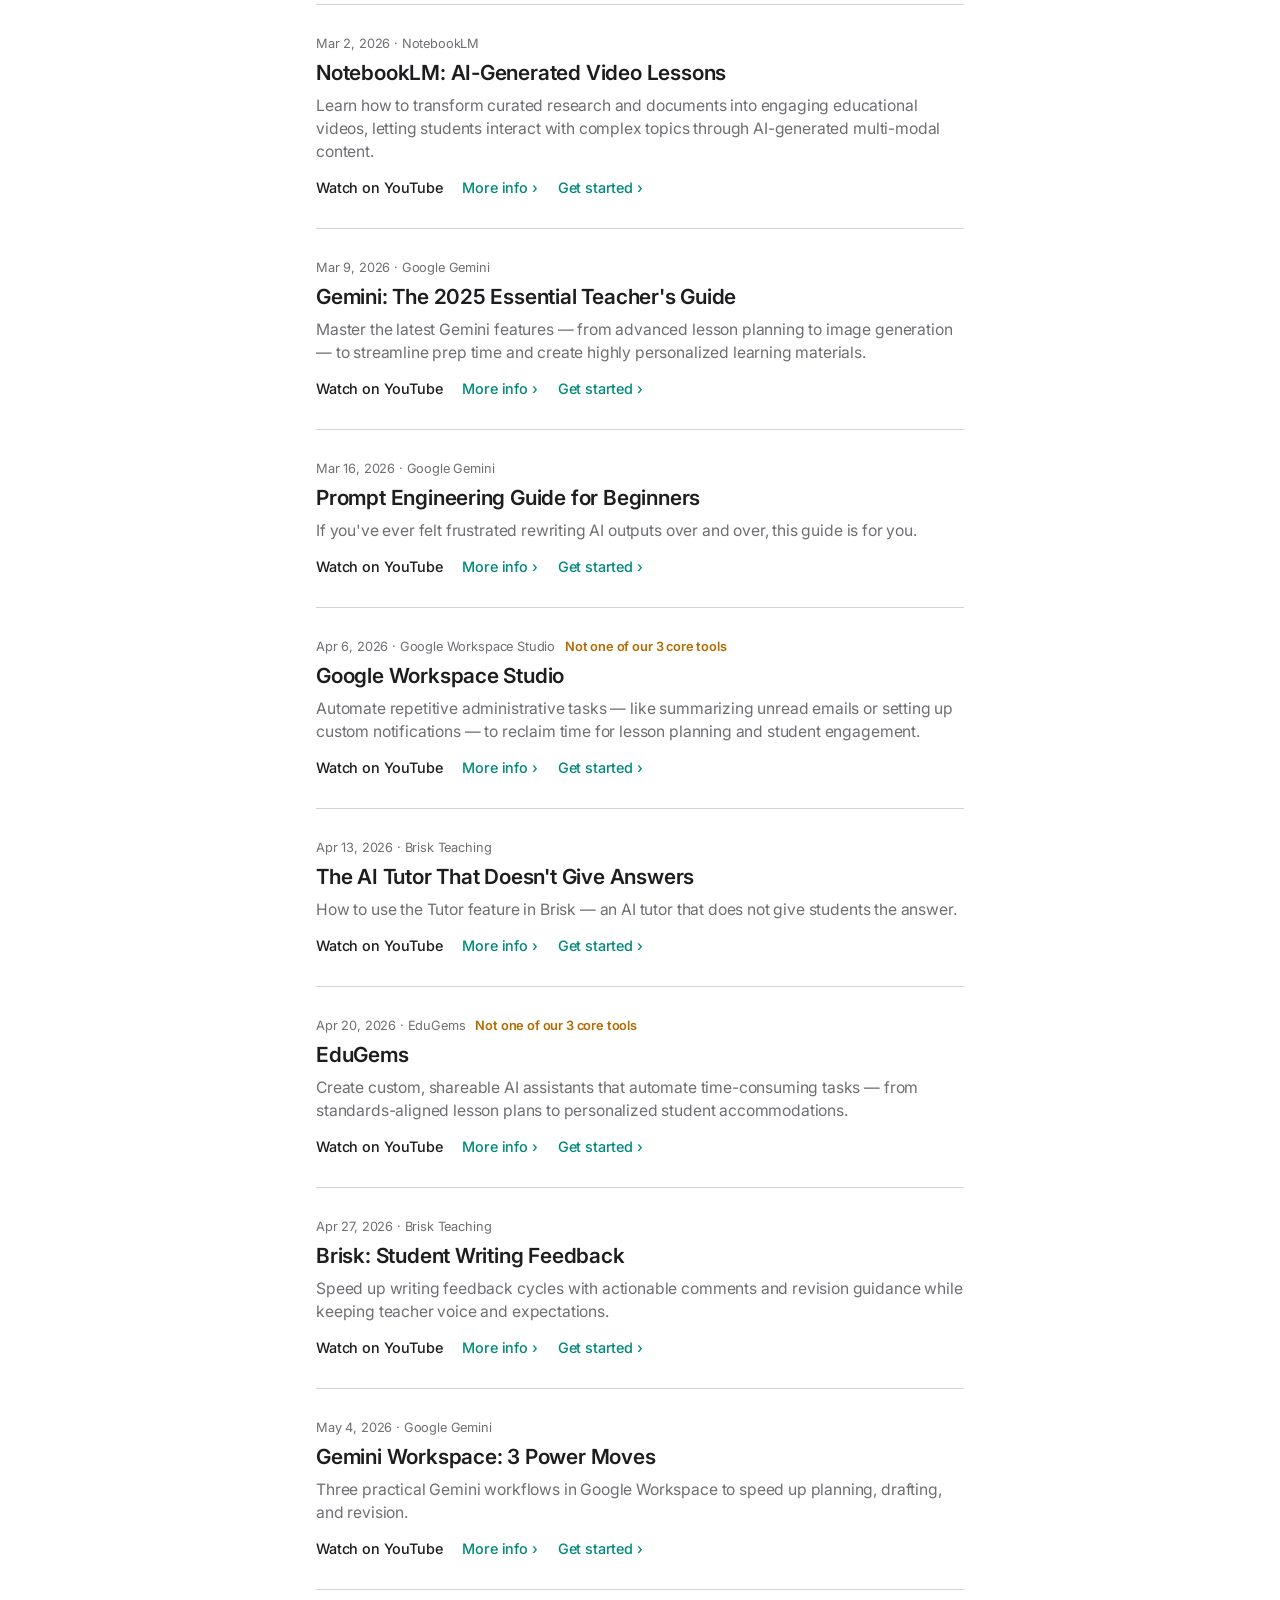
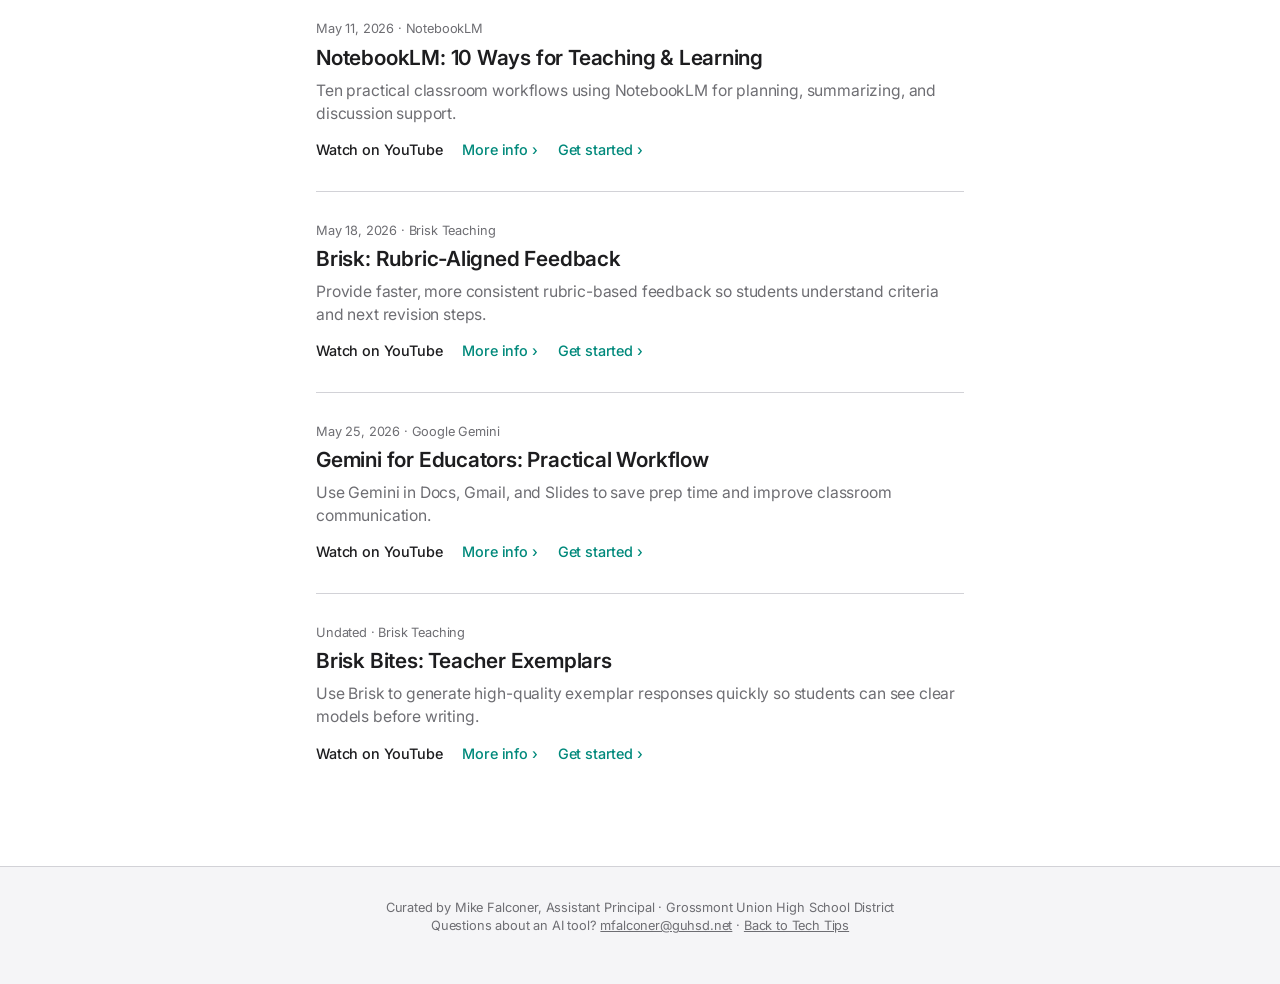
==== commit b43ef389: "Add favicon link, fix name to Mike Falconer" ====
--- a/2025-26-archive.html
+++ b/2025-26-archive.html
@@ -3,6 +3,7 @@
 <head>
 <meta charset="UTF-8">
 <meta name="viewport" content="width=device-width, initial-scale=1.0">
+<link rel="icon" type="image/svg+xml" href="favicon.svg">
 <title>2025–26 Archive — GUHSD Weekly Tech Tips</title>
 <meta name="description" content="Last school year's AI tech tips for GUHSD teachers, archived for reference.">
 <link rel="preconnect" href="https://fonts.googleapis.com">
@@ -23,7 +24,7 @@
 </nav>
 
 <header class="hero">
-  <p class="hero-eyebrow">Curated by Mr. Falconer, Assistant Principal</p>
+  <p class="hero-eyebrow">Curated by Mike Falconer, Assistant Principal</p>
   <h1>2025–26 Tech Tips Archive</h1>
   <p>Every topic shared last school year, kept here for reference under the previous format.</p>
 </header>
@@ -315,7 +316,7 @@
 </div>
 
 <footer class="site-footer">
-  Curated by Mr. Falconer, Assistant Principal · Grossmont Union High School District<br>
+  Curated by Mike Falconer, Assistant Principal · Grossmont Union High School District<br>
   Questions about an AI tool? <a href="mailto:mfalconer@guhsd.net">mfalconer@guhsd.net</a> ·
   <a href="index.html">Back to Tech Tips</a>
 </footer>
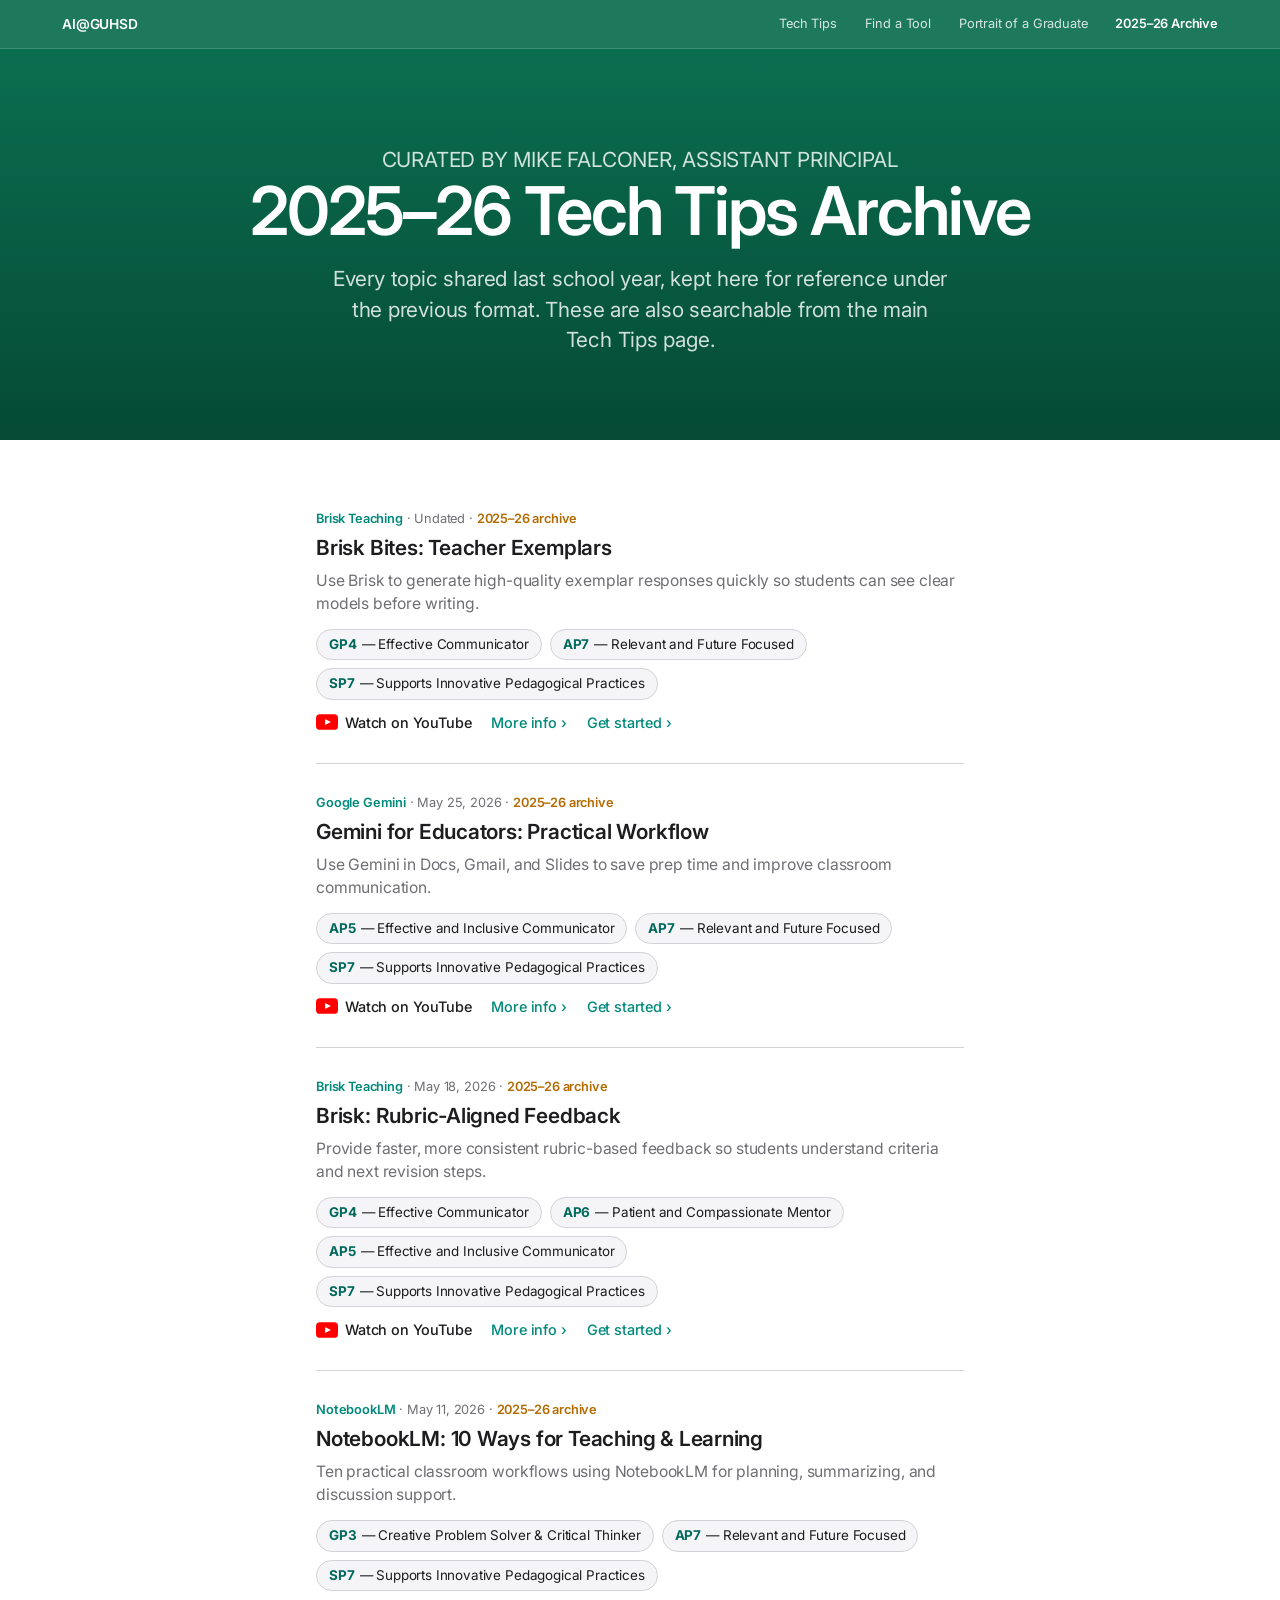
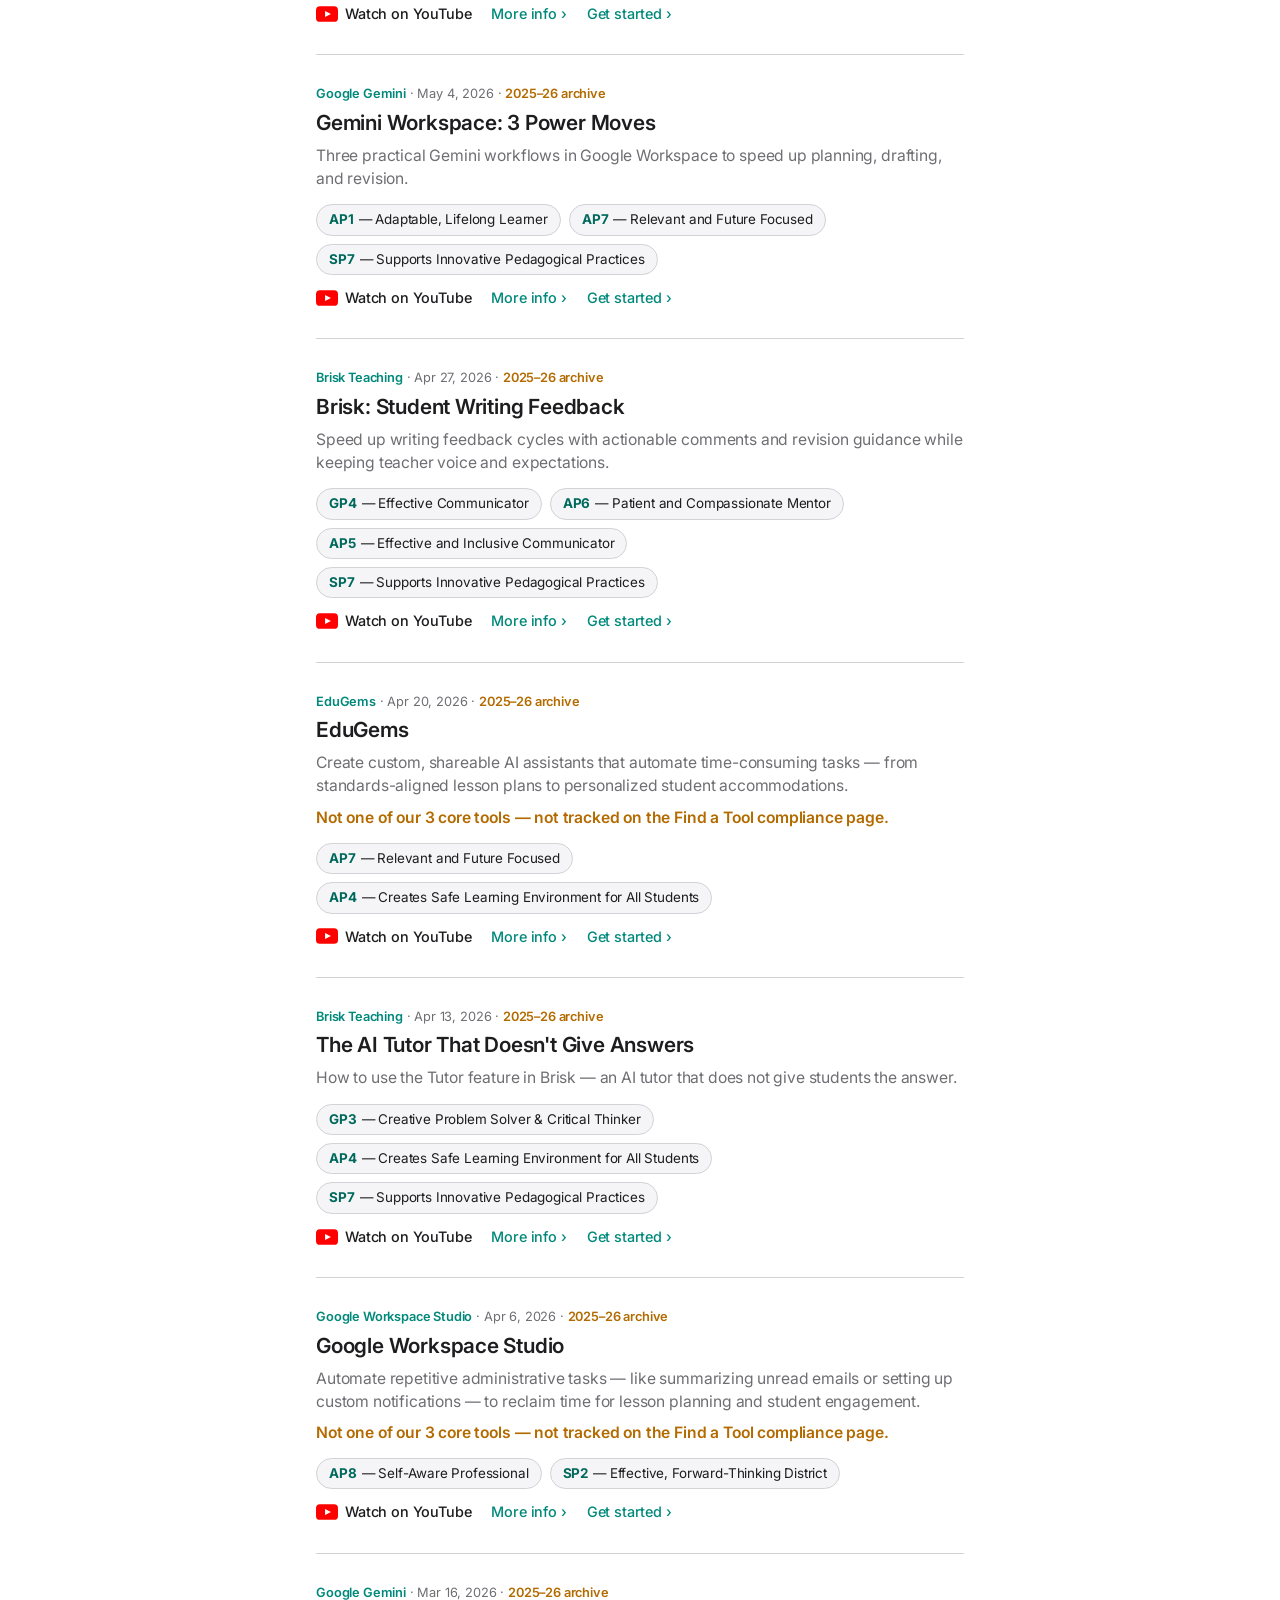
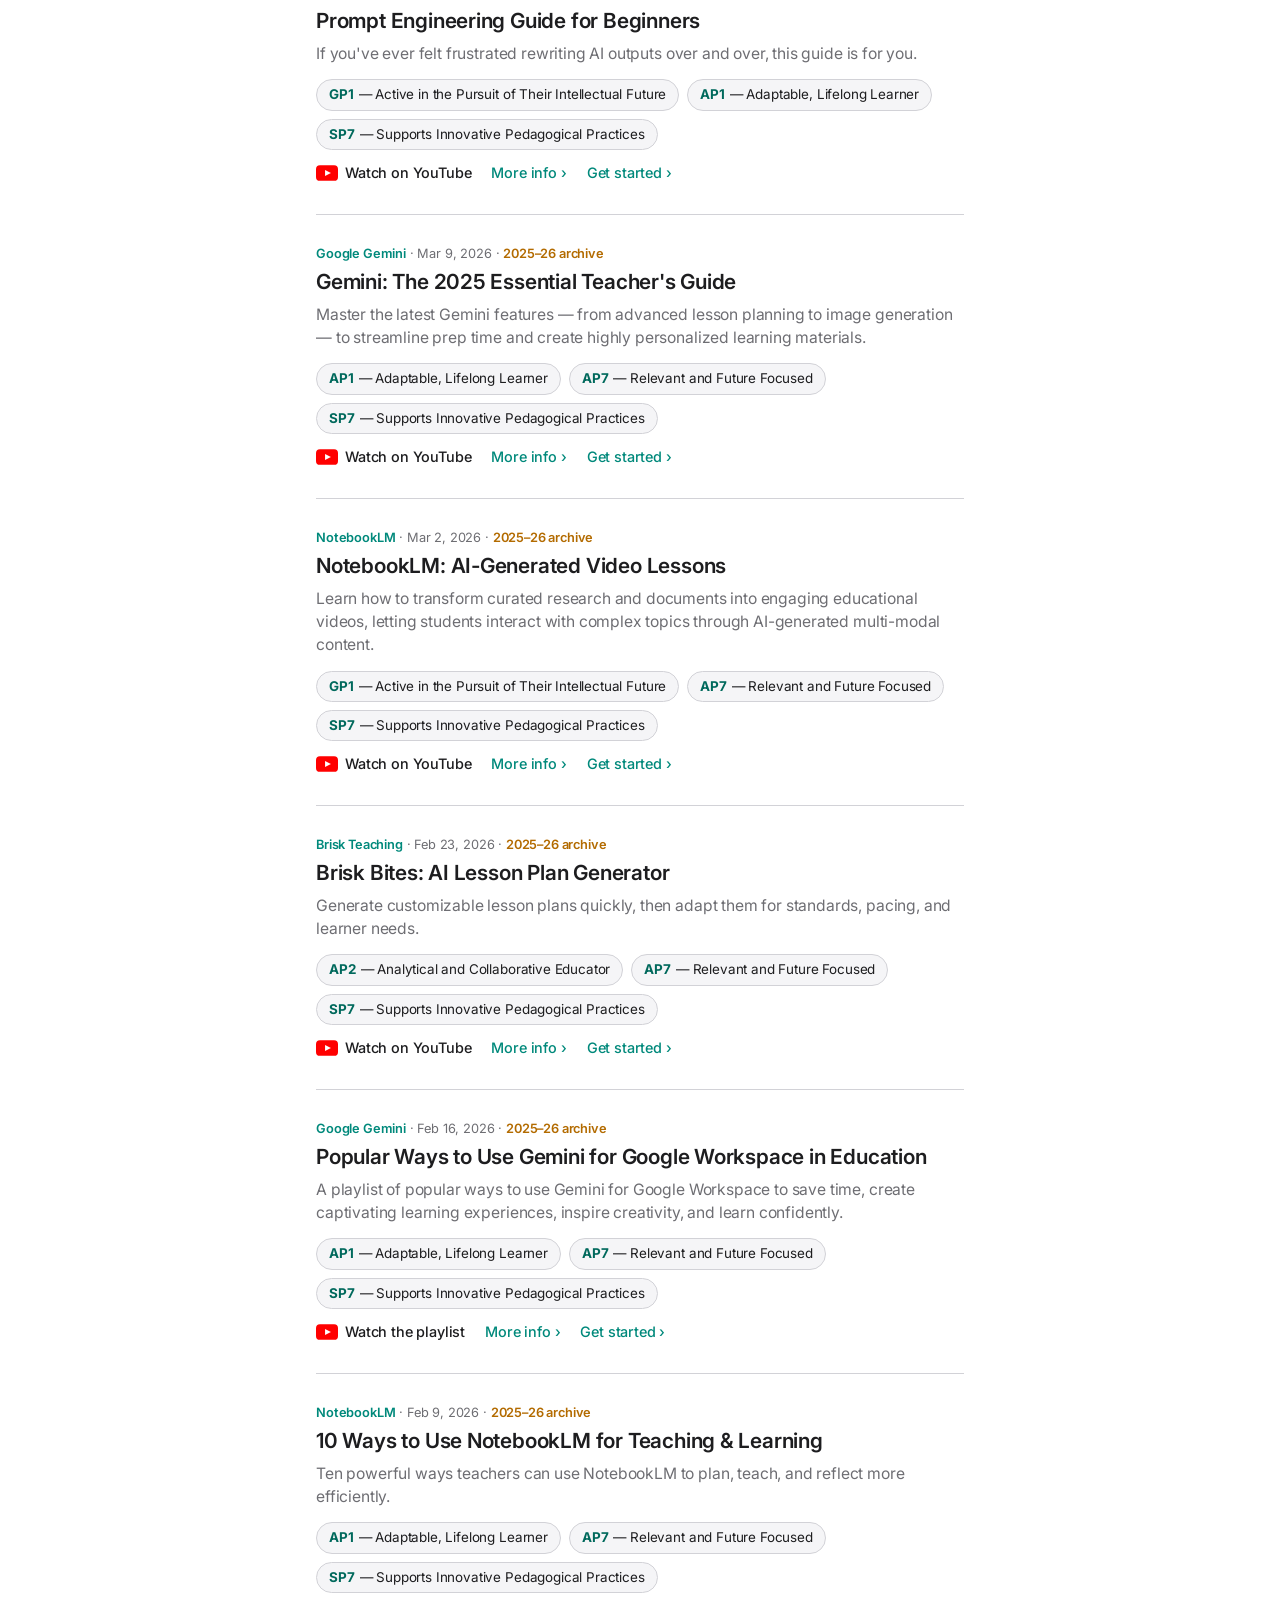
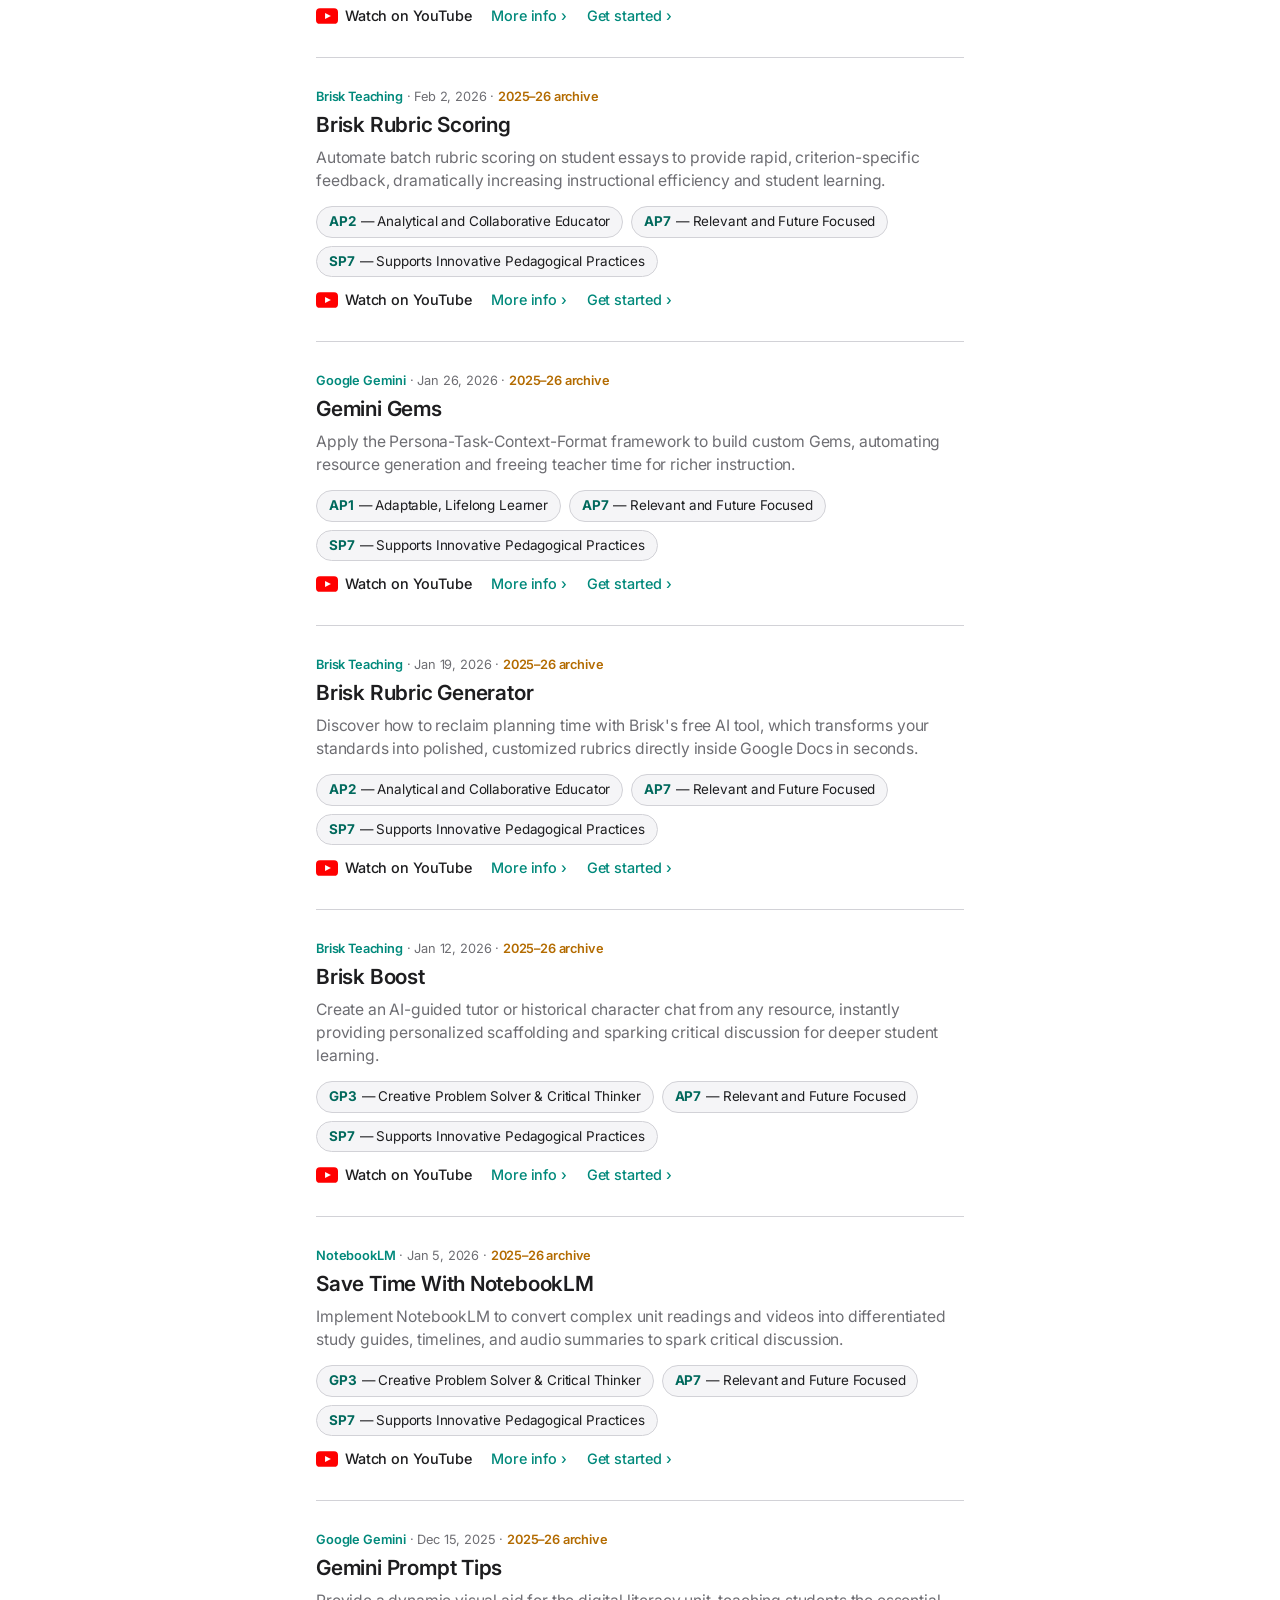
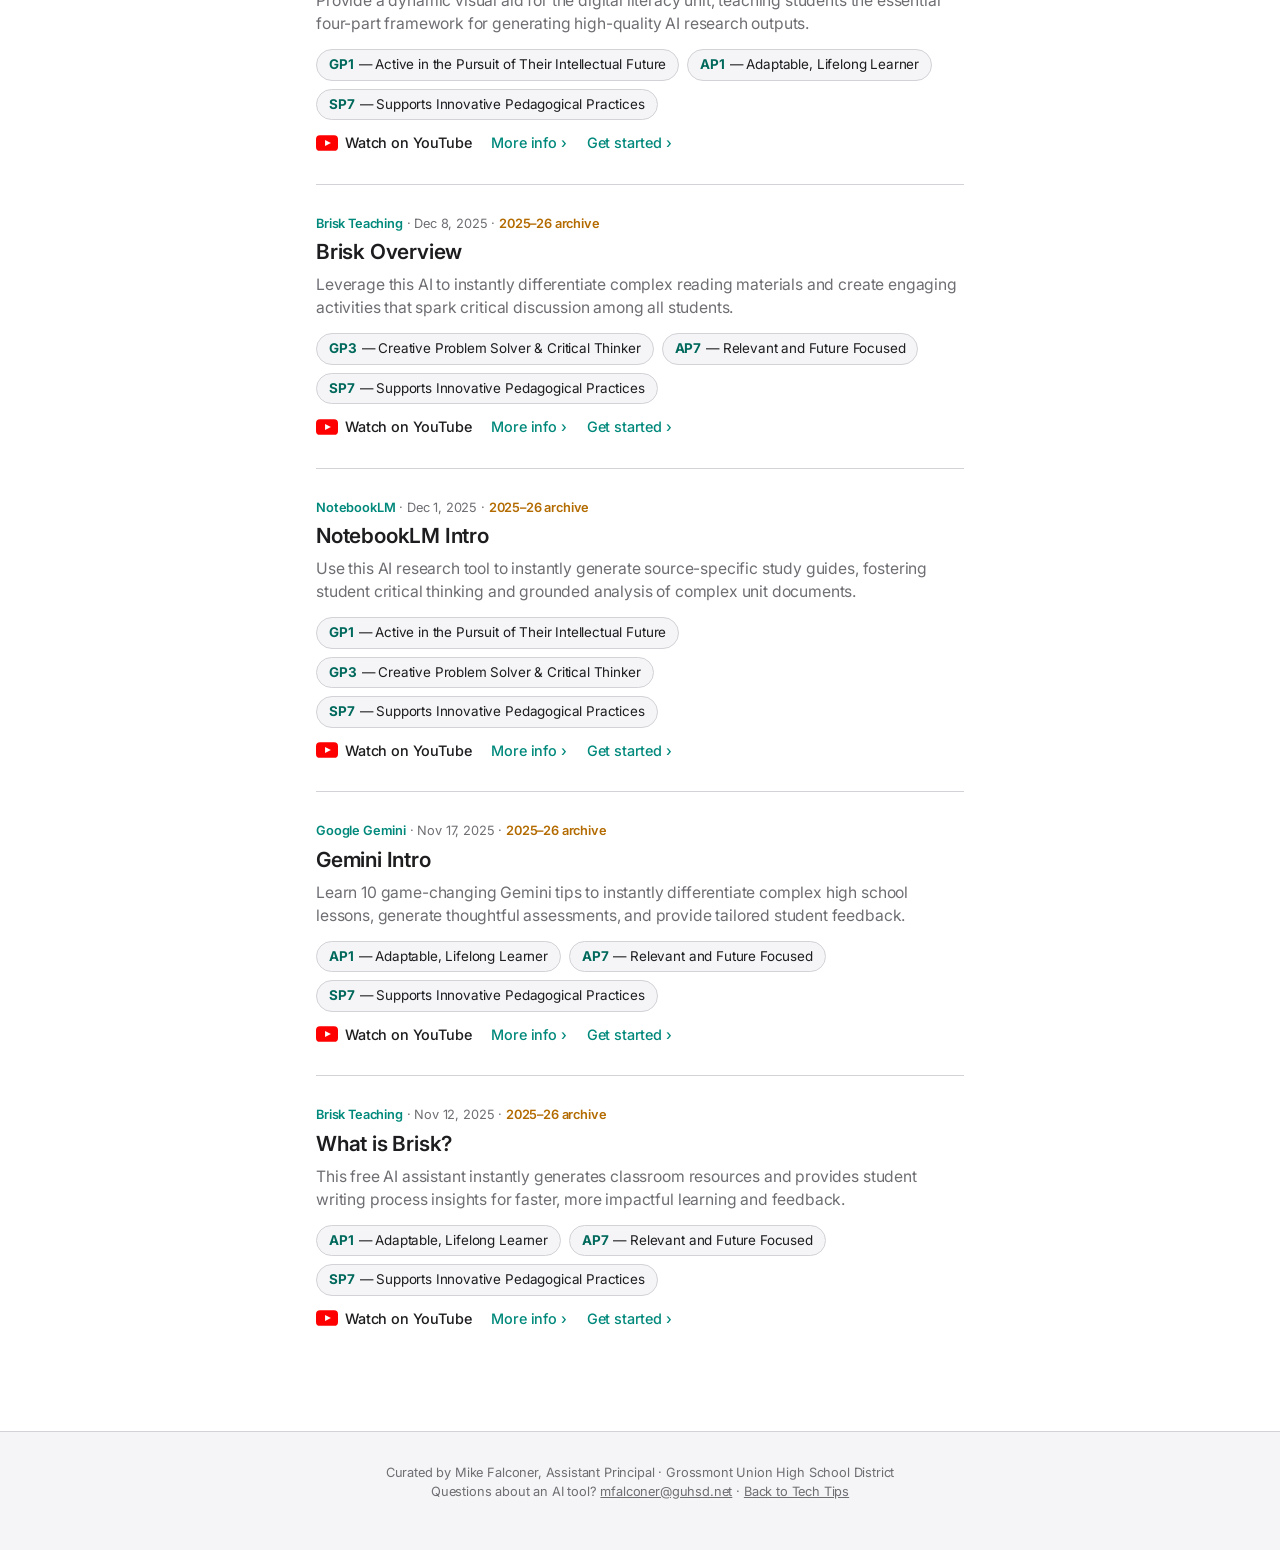
==== commit 3aa09b2c: "Simplify to a dynamic mount point — removes the disclaimer banner and all 25 static entries, now pul" ====
--- a/2025-26-archive.html
+++ b/2025-26-archive.html
@@ -18,6 +18,7 @@
     <div class="site-nav-links">
       <a href="index.html">Tech Tips</a>
       <a href="tools.html">Find a Tool</a>
+      <a href="portrait-of-a-graduate.html">Portrait of a Graduate</a>
       <a href="2025-26-archive.html" aria-current="page">2025–26 Archive</a>
     </div>
   </div>
@@ -26,293 +27,13 @@
 <header class="hero">
   <p class="hero-eyebrow">Curated by Mike Falconer, Assistant Principal</p>
   <h1>2025–26 Tech Tips Archive</h1>
-  <p>Every topic shared last school year, kept here for reference under the previous format.</p>
+  <p>Every topic shared last school year, kept here for reference under the previous format. These are also searchable from the main Tech Tips page.</p>
 </header>
 
-<div class="intro-banner">
-  <strong>A note on this archive:</strong> these ran under last year's format, before this site existed —
-  I can't retroactively confirm every video is 5 minutes or under, or that every tool's compliance status
-  here still matches today's. Treat this as historical reference, not a verified recommendation list.
-  For current, verified tips, see the <a href="index.html">main Tech Tips page</a>.
-</div>
-
 <div class="finder-section" style="padding-top:40px;">
-
-<article class="tip-teaser">
-  <p class="tip-teaser-meta">Nov 12, 2025 · Brisk Teaching</p>
-  <h3>What is Brisk?</h3>
-  <p class="teaser-copy">This free AI assistant instantly generates classroom resources and provides student writing process insights for faster, more impactful learning and feedback.</p>
-  <div class="tip-teaser-links">
-    <a class="yt-link" href="https://youtu.be/6Y5VxAqtiqY" target="_blank" rel="noopener">Watch on YouTube</a>
-    <a class="read-more" href="https://www.briskteaching.com/" target="_blank" rel="noopener">More info</a>
-    <a class="read-more" href="https://www.briskteaching.com/ai-tools-for-teachers" target="_blank" rel="noopener">Get started</a>
+  <div id="legacy-archive-issues">
+    <p class="empty-state">Loading…</p>
   </div>
-</article>
-
-<article class="tip-teaser">
-  <p class="tip-teaser-meta">Nov 17, 2025 · Google Gemini</p>
-  <h3>Gemini Intro</h3>
-  <p class="teaser-copy">Learn 10 game-changing Gemini tips to instantly differentiate complex high school lessons, generate thoughtful assessments, and provide tailored student feedback.</p>
-  <div class="tip-teaser-links">
-    <a class="yt-link" href="https://youtu.be/mLnFCJhYRnE" target="_blank" rel="noopener">Watch on YouTube</a>
-    <a class="read-more" href="https://support.google.com/gemini" target="_blank" rel="noopener">More info</a>
-    <a class="read-more" href="https://gemini.google.com/app" target="_blank" rel="noopener">Get started</a>
-  </div>
-</article>
-
-<article class="tip-teaser">
-  <p class="tip-teaser-meta">Dec 1, 2025 · NotebookLM</p>
-  <h3>NotebookLM Intro</h3>
-  <p class="teaser-copy">Use this AI research tool to instantly generate source-specific study guides, fostering student critical thinking and grounded analysis of complex unit documents.</p>
-  <div class="tip-teaser-links">
-    <a class="yt-link" href="https://youtu.be/6dHmu1GALmA" target="_blank" rel="noopener">Watch on YouTube</a>
-    <a class="read-more" href="https://notebooklm.google/" target="_blank" rel="noopener">More info</a>
-    <a class="read-more" href="https://notebooklm.google.com/" target="_blank" rel="noopener">Get started</a>
-  </div>
-</article>
-
-<article class="tip-teaser">
-  <p class="tip-teaser-meta">Dec 8, 2025 · Brisk Teaching</p>
-  <h3>Brisk Overview</h3>
-  <p class="teaser-copy">Leverage this AI to instantly differentiate complex reading materials and create engaging activities that spark critical discussion among all students.</p>
-  <div class="tip-teaser-links">
-    <a class="yt-link" href="https://youtu.be/RxGCOyuXsPA" target="_blank" rel="noopener">Watch on YouTube</a>
-    <a class="read-more" href="https://www.briskteaching.com/" target="_blank" rel="noopener">More info</a>
-    <a class="read-more" href="https://www.briskteaching.com/ai-tools-for-teachers" target="_blank" rel="noopener">Get started</a>
-  </div>
-</article>
-
-<article class="tip-teaser">
-  <p class="tip-teaser-meta">Dec 15, 2025 · Google Gemini</p>
-  <h3>Gemini Prompt Tips</h3>
-  <p class="teaser-copy">Provide a dynamic visual aid for the digital literacy unit, teaching students the essential four-part framework for generating high-quality AI research outputs.</p>
-  <div class="tip-teaser-links">
-    <a class="yt-link" href="https://youtu.be/QUoxvf4tZHQ" target="_blank" rel="noopener">Watch on YouTube</a>
-    <a class="read-more" href="https://support.google.com/gemini" target="_blank" rel="noopener">More info</a>
-    <a class="read-more" href="https://gemini.google.com/app" target="_blank" rel="noopener">Get started</a>
-  </div>
-</article>
-
-<article class="tip-teaser">
-  <p class="tip-teaser-meta">Jan 5, 2026 · NotebookLM</p>
-  <h3>Save Time With NotebookLM</h3>
-  <p class="teaser-copy">Implement NotebookLM to convert complex unit readings and videos into differentiated study guides, timelines, and audio summaries to spark critical discussion.</p>
-  <div class="tip-teaser-links">
-    <a class="yt-link" href="https://youtu.be/sQHQa9qg7GM" target="_blank" rel="noopener">Watch on YouTube</a>
-    <a class="read-more" href="https://notebooklm.google/" target="_blank" rel="noopener">More info</a>
-    <a class="read-more" href="https://notebooklm.google.com/" target="_blank" rel="noopener">Get started</a>
-  </div>
-</article>
-
-<article class="tip-teaser">
-  <p class="tip-teaser-meta">Jan 12, 2026 · Brisk Teaching</p>
-  <h3>Brisk Boost</h3>
-  <p class="teaser-copy">Create an AI-guided tutor or historical character chat from any resource, instantly providing personalized scaffolding and sparking critical discussion for deeper student learning.</p>
-  <div class="tip-teaser-links">
-    <a class="yt-link" href="https://youtu.be/Gy9wNWmG7mc" target="_blank" rel="noopener">Watch on YouTube</a>
-    <a class="read-more" href="https://www.briskteaching.com/" target="_blank" rel="noopener">More info</a>
-    <a class="read-more" href="https://www.briskteaching.com/ai-tools-for-teachers" target="_blank" rel="noopener">Get started</a>
-  </div>
-</article>
-
-<article class="tip-teaser">
-  <p class="tip-teaser-meta">Jan 19, 2026 · Brisk Teaching</p>
-  <h3>Brisk Rubric Generator</h3>
-  <p class="teaser-copy">Discover how to reclaim planning time with Brisk's free AI tool, which transforms your standards into polished, customized rubrics directly inside Google Docs in seconds.</p>
-  <div class="tip-teaser-links">
-    <a class="yt-link" href="https://youtu.be/XfbjgSgBi5Q" target="_blank" rel="noopener">Watch on YouTube</a>
-    <a class="read-more" href="https://www.briskteaching.com/" target="_blank" rel="noopener">More info</a>
-    <a class="read-more" href="https://www.briskteaching.com/ai-tools-for-teachers" target="_blank" rel="noopener">Get started</a>
-  </div>
-</article>
-
-<article class="tip-teaser">
-  <p class="tip-teaser-meta">Jan 26, 2026 · Google Gemini</p>
-  <h3>Gemini Gems</h3>
-  <p class="teaser-copy">Apply the Persona-Task-Context-Format framework to build custom Gems, automating resource generation and freeing teacher time for richer instruction.</p>
-  <div class="tip-teaser-links">
-    <a class="yt-link" href="https://youtu.be/yO01B8OoXfo" target="_blank" rel="noopener">Watch on YouTube</a>
-    <a class="read-more" href="https://support.google.com/gemini" target="_blank" rel="noopener">More info</a>
-    <a class="read-more" href="https://gemini.google.com/app" target="_blank" rel="noopener">Get started</a>
-  </div>
-</article>
-
-<article class="tip-teaser">
-  <p class="tip-teaser-meta">Feb 2, 2026 · Brisk Teaching</p>
-  <h3>Brisk Rubric Scoring</h3>
-  <p class="teaser-copy">Automate batch rubric scoring on student essays to provide rapid, criterion-specific feedback, dramatically increasing instructional efficiency and student learning.</p>
-  <div class="tip-teaser-links">
-    <a class="yt-link" href="https://youtu.be/C93btfhksfw" target="_blank" rel="noopener">Watch on YouTube</a>
-    <a class="read-more" href="https://www.briskteaching.com/" target="_blank" rel="noopener">More info</a>
-    <a class="read-more" href="https://www.briskteaching.com/ai-tools-for-teachers" target="_blank" rel="noopener">Get started</a>
-  </div>
-</article>
-
-<article class="tip-teaser">
-  <p class="tip-teaser-meta">Feb 9, 2026 · NotebookLM</p>
-  <h3>10 Ways to Use NotebookLM for Teaching &amp; Learning</h3>
-  <p class="teaser-copy">Ten powerful ways teachers can use NotebookLM to plan, teach, and reflect more efficiently.</p>
-  <div class="tip-teaser-links">
-    <a class="yt-link" href="https://youtu.be/-IZRxNVYfZM" target="_blank" rel="noopener">Watch on YouTube</a>
-    <a class="read-more" href="https://notebooklm.google/" target="_blank" rel="noopener">More info</a>
-    <a class="read-more" href="https://notebooklm.google.com/" target="_blank" rel="noopener">Get started</a>
-  </div>
-</article>
-
-<article class="tip-teaser">
-  <p class="tip-teaser-meta">Feb 16, 2026 · Google Gemini</p>
-  <h3>Popular Ways to Use Gemini for Google Workspace in Education</h3>
-  <p class="teaser-copy">A playlist of popular ways to use Gemini for Google Workspace to save time, create captivating learning experiences, inspire creativity, and learn confidently.</p>
-  <div class="tip-teaser-links">
-    <a class="yt-link" href="https://youtube.com/playlist?list=PLP7Bvyb3ap47sNlMMe8H1eZsG6vMb7j3S" target="_blank" rel="noopener">Watch the playlist</a>
-    <a class="read-more" href="https://support.google.com/gemini" target="_blank" rel="noopener">More info</a>
-    <a class="read-more" href="https://gemini.google.com/app" target="_blank" rel="noopener">Get started</a>
-  </div>
-</article>
-
-<article class="tip-teaser">
-  <p class="tip-teaser-meta">Feb 23, 2026 · Brisk Teaching</p>
-  <h3>Brisk Bites: AI Lesson Plan Generator</h3>
-  <p class="teaser-copy">Generate customizable lesson plans quickly, then adapt them for standards, pacing, and learner needs.</p>
-  <div class="tip-teaser-links">
-    <a class="yt-link" href="https://www.youtube.com/watch?v=m6D0H1SNqbk" target="_blank" rel="noopener">Watch on YouTube</a>
-    <a class="read-more" href="https://www.briskteaching.com/" target="_blank" rel="noopener">More info</a>
-    <a class="read-more" href="https://www.briskteaching.com/ai-tools-for-teachers" target="_blank" rel="noopener">Get started</a>
-  </div>
-</article>
-
-<article class="tip-teaser">
-  <p class="tip-teaser-meta">Mar 2, 2026 · NotebookLM</p>
-  <h3>NotebookLM: AI-Generated Video Lessons</h3>
-  <p class="teaser-copy">Learn how to transform curated research and documents into engaging educational videos, letting students interact with complex topics through AI-generated multi-modal content.</p>
-  <div class="tip-teaser-links">
-    <a class="yt-link" href="https://www.youtube.com/watch?v=OjJIWg0Nhxg" target="_blank" rel="noopener">Watch on YouTube</a>
-    <a class="read-more" href="https://notebooklm.google/" target="_blank" rel="noopener">More info</a>
-    <a class="read-more" href="https://notebooklm.google.com/" target="_blank" rel="noopener">Get started</a>
-  </div>
-</article>
-
-<article class="tip-teaser">
-  <p class="tip-teaser-meta">Mar 9, 2026 · Google Gemini</p>
-  <h3>Gemini: The 2025 Essential Teacher's Guide</h3>
-  <p class="teaser-copy">Master the latest Gemini features — from advanced lesson planning to image generation — to streamline prep time and create highly personalized learning materials.</p>
-  <div class="tip-teaser-links">
-    <a class="yt-link" href="https://www.youtube.com/watch?v=Y3pkFaL7t_o" target="_blank" rel="noopener">Watch on YouTube</a>
-    <a class="read-more" href="https://support.google.com/gemini" target="_blank" rel="noopener">More info</a>
-    <a class="read-more" href="https://gemini.google.com/app" target="_blank" rel="noopener">Get started</a>
-  </div>
-</article>
-
-<article class="tip-teaser">
-  <p class="tip-teaser-meta">Mar 16, 2026 · Google Gemini</p>
-  <h3>Prompt Engineering Guide for Beginners</h3>
-  <p class="teaser-copy">If you've ever felt frustrated rewriting AI outputs over and over, this guide is for you.</p>
-  <div class="tip-teaser-links">
-    <a class="yt-link" href="https://youtu.be/z6Q5El88bDI" target="_blank" rel="noopener">Watch on YouTube</a>
-    <a class="read-more" href="https://support.google.com/gemini" target="_blank" rel="noopener">More info</a>
-    <a class="read-more" href="https://gemini.google.com/app" target="_blank" rel="noopener">Get started</a>
-  </div>
-</article>
-
-<article class="tip-teaser">
-  <p class="tip-teaser-meta">Apr 6, 2026 · Google Workspace Studio <span class="tag-parent" style="margin-left:6px;">Not one of our 3 core tools</span></p>
-  <h3>Google Workspace Studio</h3>
-  <p class="teaser-copy">Automate repetitive administrative tasks — like summarizing unread emails or setting up custom notifications — to reclaim time for lesson planning and student engagement.</p>
-  <div class="tip-teaser-links">
-    <a class="yt-link" href="https://youtu.be/Xy0r5fKwlVo" target="_blank" rel="noopener">Watch on YouTube</a>
-    <a class="read-more" href="https://youtu.be/ZOAszesMBGc" target="_blank" rel="noopener">More info</a>
-    <a class="read-more" href="https://studio.workspace.google.com/" target="_blank" rel="noopener">Get started</a>
-  </div>
-</article>
-
-<article class="tip-teaser">
-  <p class="tip-teaser-meta">Apr 13, 2026 · Brisk Teaching</p>
-  <h3>The AI Tutor That Doesn't Give Answers</h3>
-  <p class="teaser-copy">How to use the Tutor feature in Brisk — an AI tutor that does not give students the answer.</p>
-  <div class="tip-teaser-links">
-    <a class="yt-link" href="https://youtu.be/vvZal1moEaE" target="_blank" rel="noopener">Watch on YouTube</a>
-    <a class="read-more" href="https://www.briskteaching.com/" target="_blank" rel="noopener">More info</a>
-    <a class="read-more" href="https://www.briskteaching.com/ai-tools-for-teachers" target="_blank" rel="noopener">Get started</a>
-  </div>
-</article>
-
-<article class="tip-teaser">
-  <p class="tip-teaser-meta">Apr 20, 2026 · EduGems <span class="tag-parent" style="margin-left:6px;">Not one of our 3 core tools</span></p>
-  <h3>EduGems</h3>
-  <p class="teaser-copy">Create custom, shareable AI assistants that automate time-consuming tasks — from standards-aligned lesson plans to personalized student accommodations.</p>
-  <div class="tip-teaser-links">
-    <a class="yt-link" href="https://youtu.be/Z_l6_Uyn_Ac" target="_blank" rel="noopener">Watch on YouTube</a>
-    <a class="read-more" href="https://www.edugems.ai/" target="_blank" rel="noopener">More info</a>
-    <a class="read-more" href="https://www.edugems.ai/" target="_blank" rel="noopener">Get started</a>
-  </div>
-</article>
-
-<article class="tip-teaser">
-  <p class="tip-teaser-meta">Apr 27, 2026 · Brisk Teaching</p>
-  <h3>Brisk: Student Writing Feedback</h3>
-  <p class="teaser-copy">Speed up writing feedback cycles with actionable comments and revision guidance while keeping teacher voice and expectations.</p>
-  <div class="tip-teaser-links">
-    <a class="yt-link" href="https://www.youtube.com/watch?v=7v1K7gWH67k" target="_blank" rel="noopener">Watch on YouTube</a>
-    <a class="read-more" href="https://www.briskteaching.com/post/launching-batch-feedback-tool" target="_blank" rel="noopener">More info</a>
-    <a class="read-more" href="https://www.briskteaching.com/" target="_blank" rel="noopener">Get started</a>
-  </div>
-</article>
-
-<article class="tip-teaser">
-  <p class="tip-teaser-meta">May 4, 2026 · Google Gemini</p>
-  <h3>Gemini Workspace: 3 Power Moves</h3>
-  <p class="teaser-copy">Three practical Gemini workflows in Google Workspace to speed up planning, drafting, and revision.</p>
-  <div class="tip-teaser-links">
-    <a class="yt-link" href="https://www.youtube.com/watch?v=4wppKdmQlD0" target="_blank" rel="noopener">Watch on YouTube</a>
-    <a class="read-more" href="https://support.google.com/gemini" target="_blank" rel="noopener">More info</a>
-    <a class="read-more" href="https://gemini.google.com/app" target="_blank" rel="noopener">Get started</a>
-  </div>
-</article>
-
-<article class="tip-teaser">
-  <p class="tip-teaser-meta">May 11, 2026 · NotebookLM</p>
-  <h3>NotebookLM: 10 Ways for Teaching &amp; Learning</h3>
-  <p class="teaser-copy">Ten practical classroom workflows using NotebookLM for planning, summarizing, and discussion support.</p>
-  <div class="tip-teaser-links">
-    <a class="yt-link" href="https://www.youtube.com/watch?v=3DWWKuodafw" target="_blank" rel="noopener">Watch on YouTube</a>
-    <a class="read-more" href="https://notebooklm.google/" target="_blank" rel="noopener">More info</a>
-    <a class="read-more" href="https://notebooklm.google/" target="_blank" rel="noopener">Get started</a>
-  </div>
-</article>
-
-<article class="tip-teaser">
-  <p class="tip-teaser-meta">May 18, 2026 · Brisk Teaching</p>
-  <h3>Brisk: Rubric-Aligned Feedback</h3>
-  <p class="teaser-copy">Provide faster, more consistent rubric-based feedback so students understand criteria and next revision steps.</p>
-  <div class="tip-teaser-links">
-    <a class="yt-link" href="https://www.youtube.com/watch?v=nP8AYHtQtAA" target="_blank" rel="noopener">Watch on YouTube</a>
-    <a class="read-more" href="https://www.briskteaching.com/post/how-to-create-a-rubric-an-easy-guide-for-teachers" target="_blank" rel="noopener">More info</a>
-    <a class="read-more" href="https://www.briskteaching.com/" target="_blank" rel="noopener">Get started</a>
-  </div>
-</article>
-
-<article class="tip-teaser">
-  <p class="tip-teaser-meta">May 25, 2026 · Google Gemini</p>
-  <h3>Gemini for Educators: Practical Workflow</h3>
-  <p class="teaser-copy">Use Gemini in Docs, Gmail, and Slides to save prep time and improve classroom communication.</p>
-  <div class="tip-teaser-links">
-    <a class="yt-link" href="https://www.youtube.com/watch?v=uq8FdkApuLk" target="_blank" rel="noopener">Watch on YouTube</a>
-    <a class="read-more" href="https://support.google.com/gemini" target="_blank" rel="noopener">More info</a>
-    <a class="read-more" href="https://gemini.google.com/app" target="_blank" rel="noopener">Get started</a>
-  </div>
-</article>
-
-<article class="tip-teaser">
-  <p class="tip-teaser-meta">Undated · Brisk Teaching</p>
-  <h3>Brisk Bites: Teacher Exemplars</h3>
-  <p class="teaser-copy">Use Brisk to generate high-quality exemplar responses quickly so students can see clear models before writing.</p>
-  <div class="tip-teaser-links">
-    <a class="yt-link" href="https://www.youtube.com/watch?v=FxZdXGbxI2U" target="_blank" rel="noopener">Watch on YouTube</a>
-    <a class="read-more" href="https://www.briskteaching.com/" target="_blank" rel="noopener">More info</a>
-    <a class="read-more" href="https://www.briskteaching.com/ai-tools-for-teachers" target="_blank" rel="noopener">Get started</a>
-  </div>
-</article>
-
 </div>
 
 <footer class="site-footer">
@@ -321,5 +42,6 @@
   <a href="index.html">Back to Tech Tips</a>
 </footer>
 
+<script src="js/app.js?v=4"></script>
 </body>
 </html>
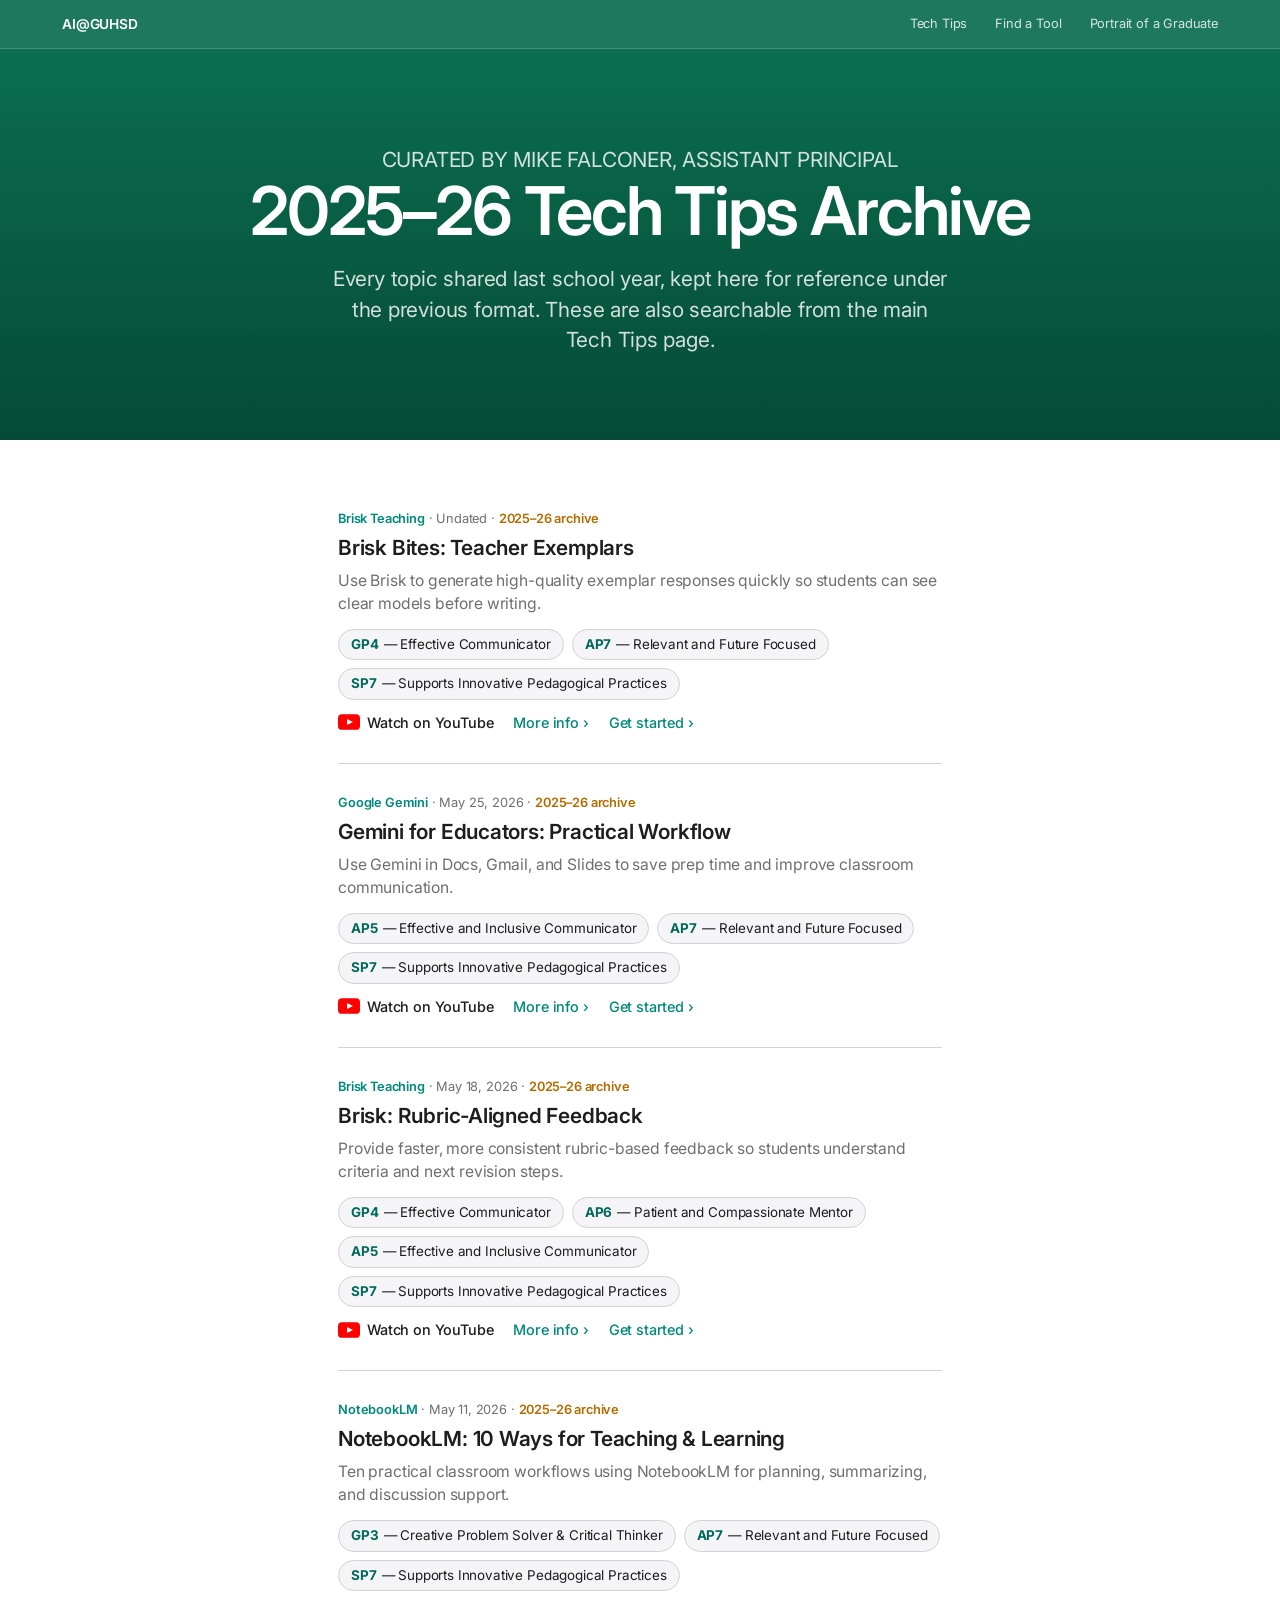
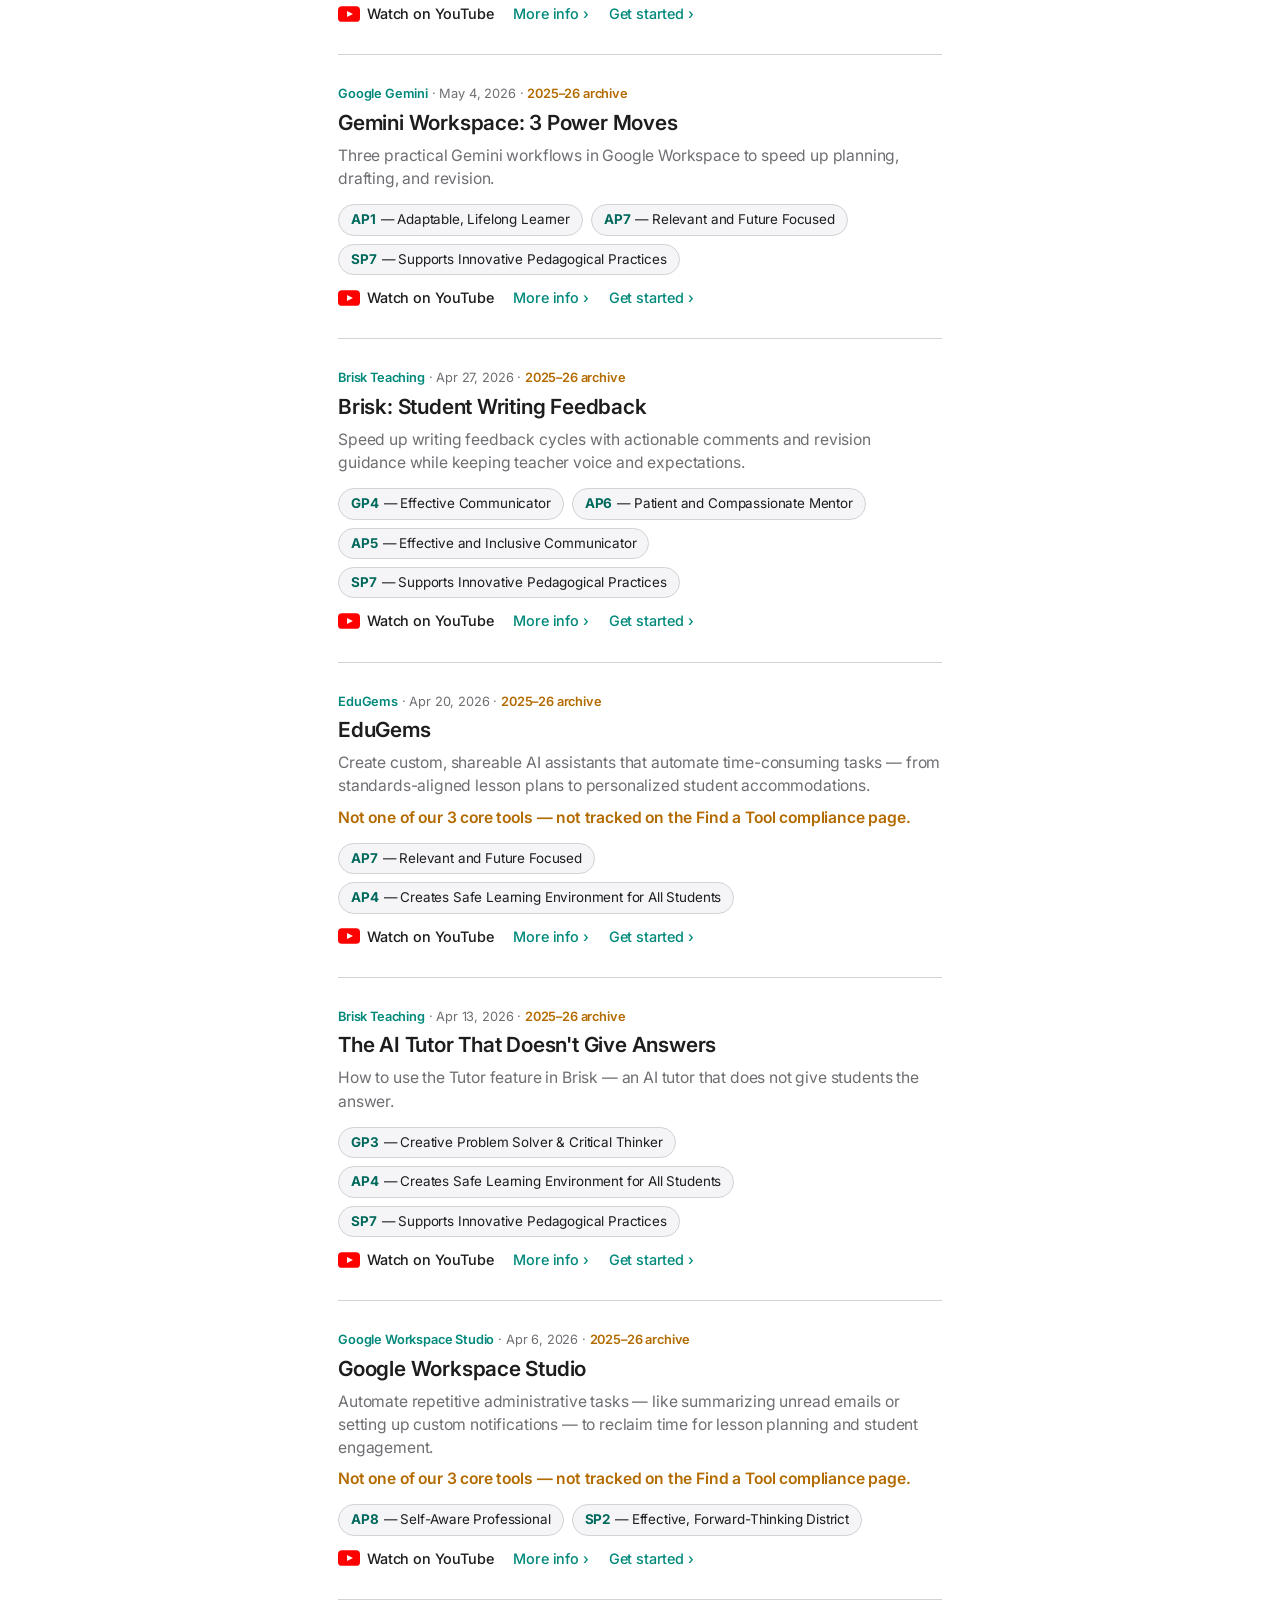
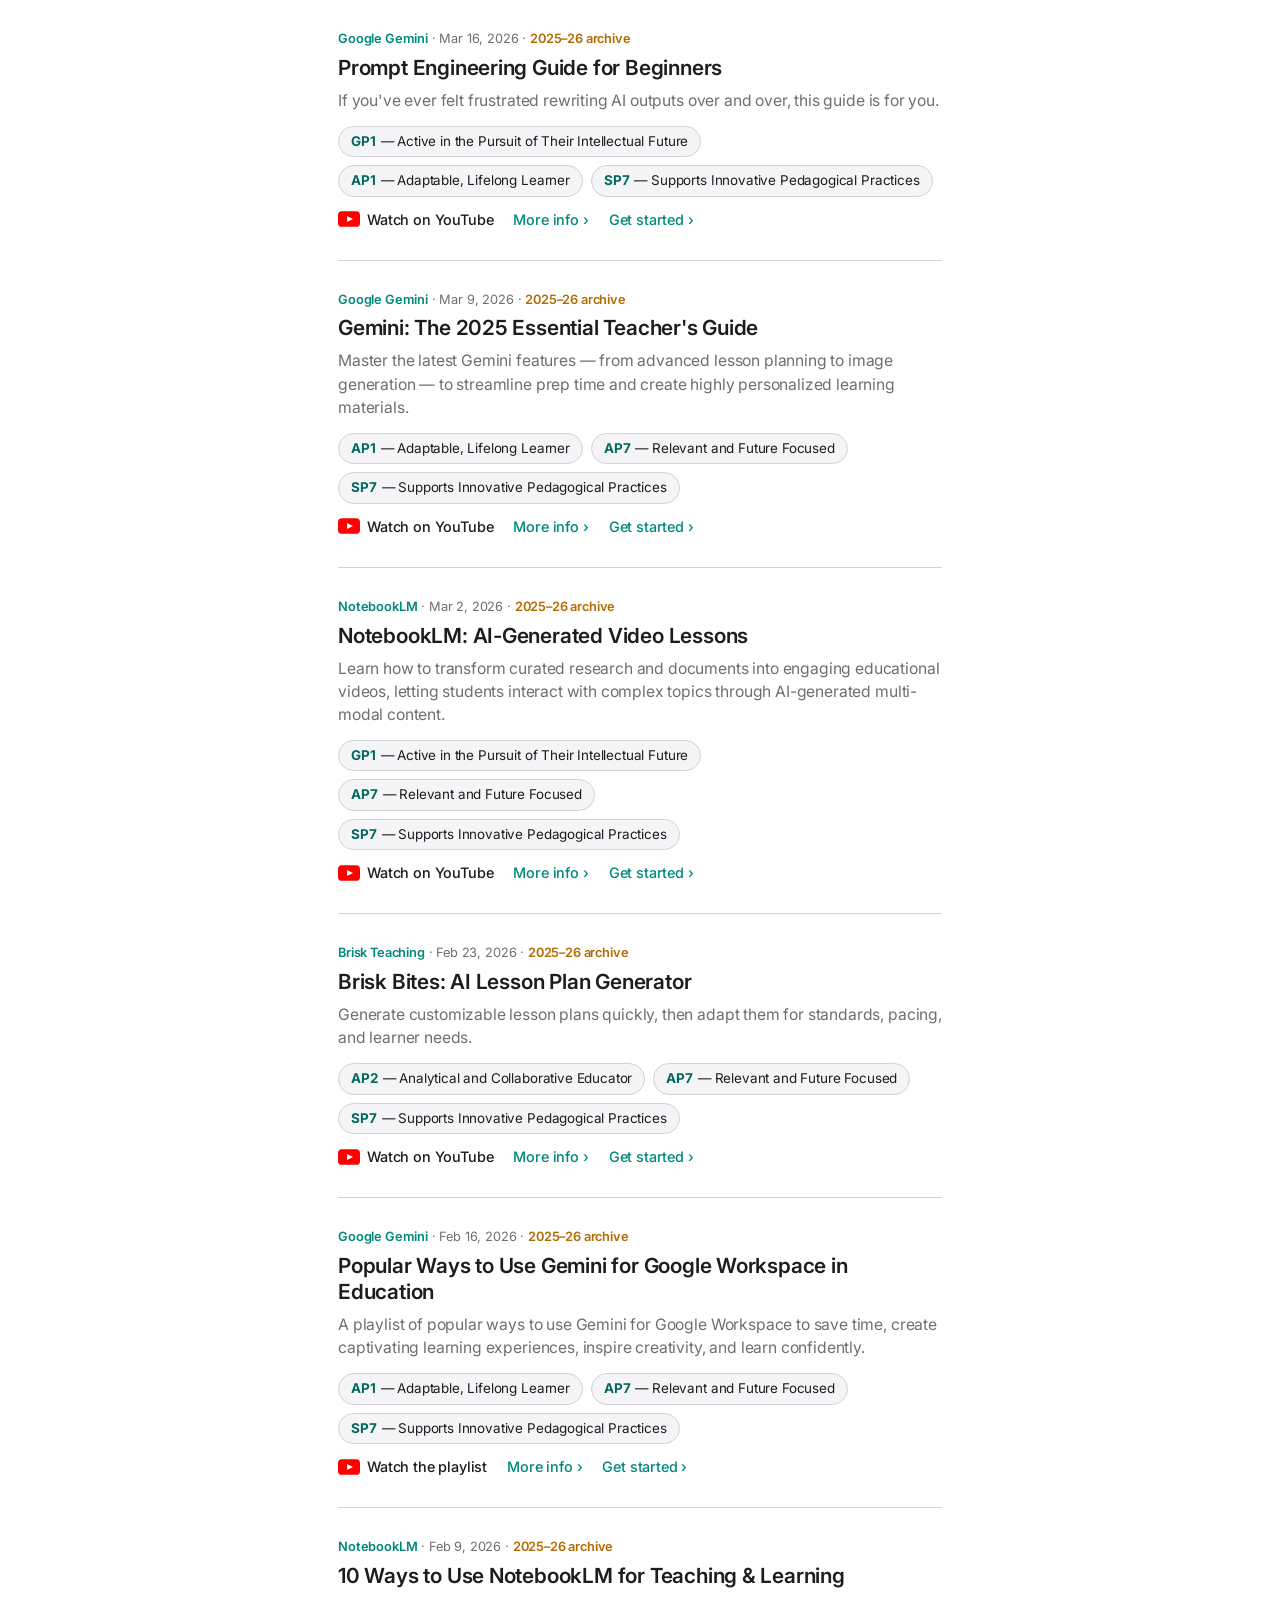
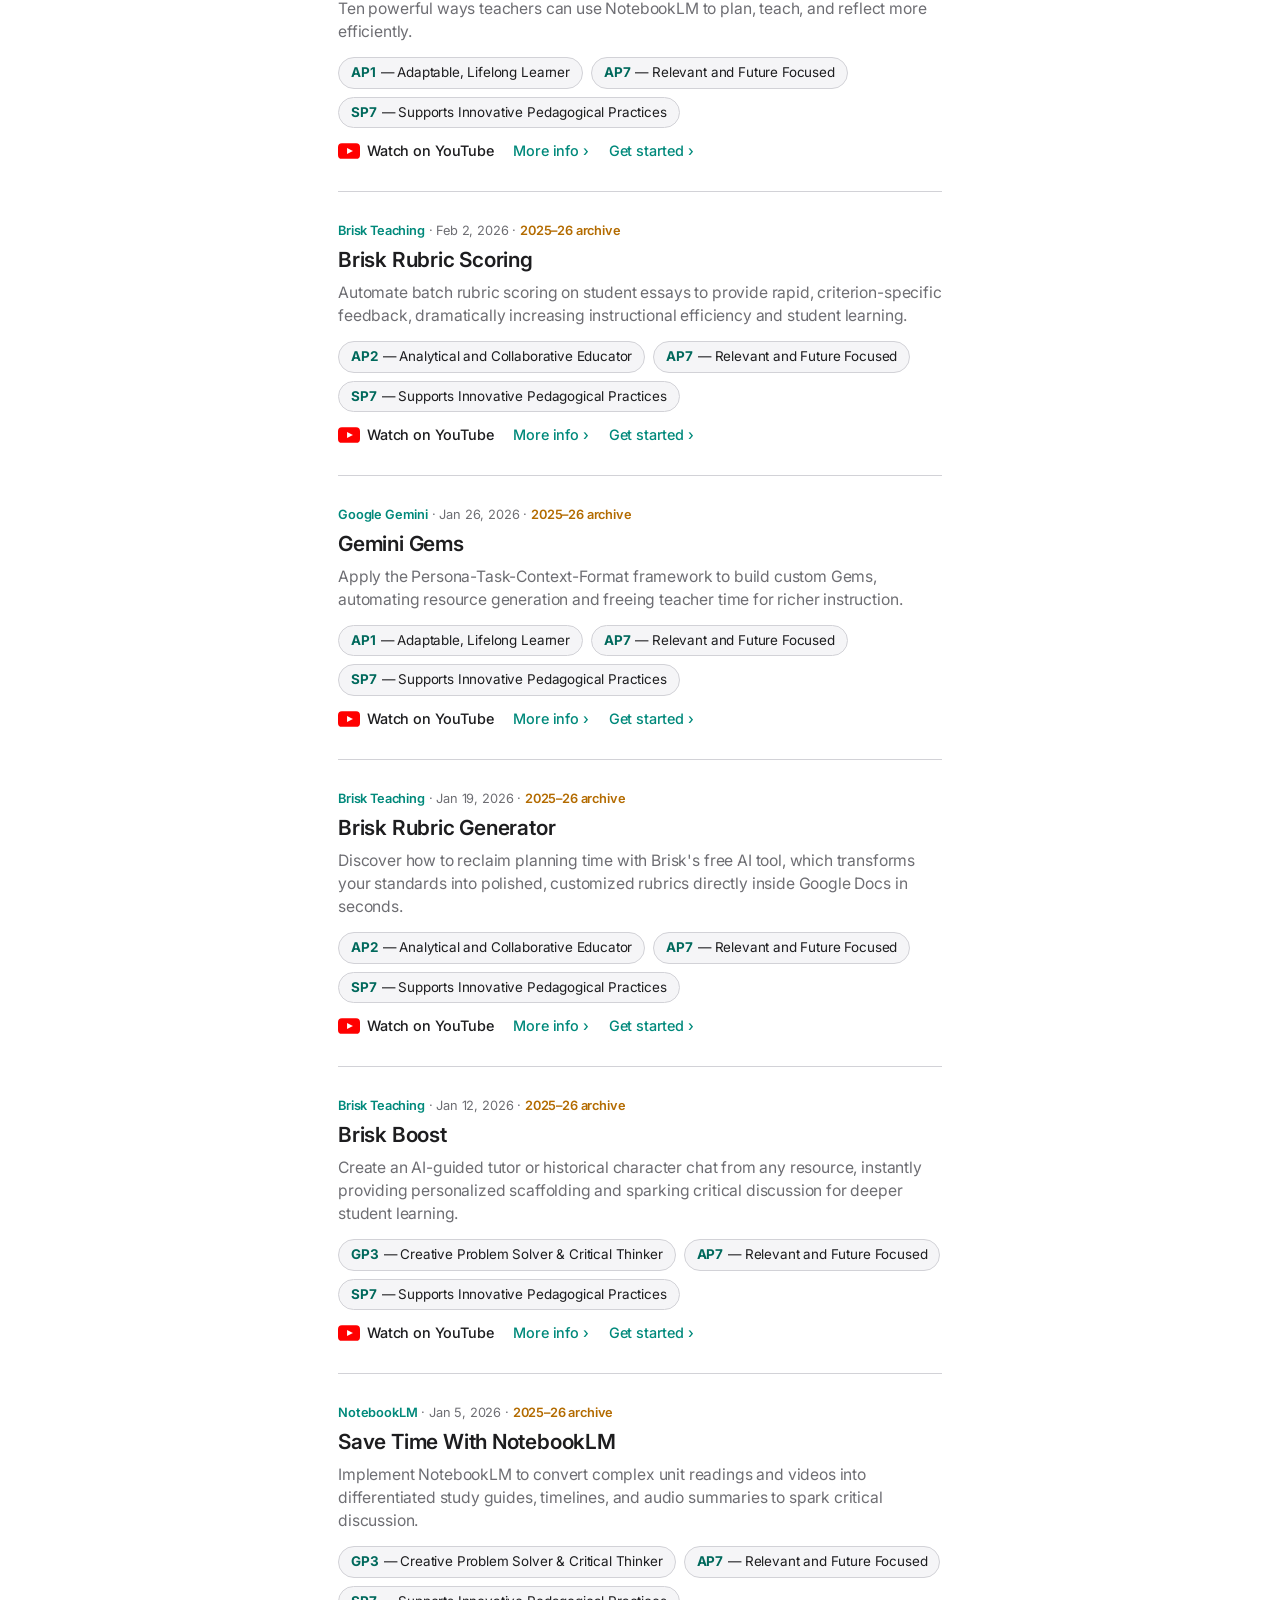
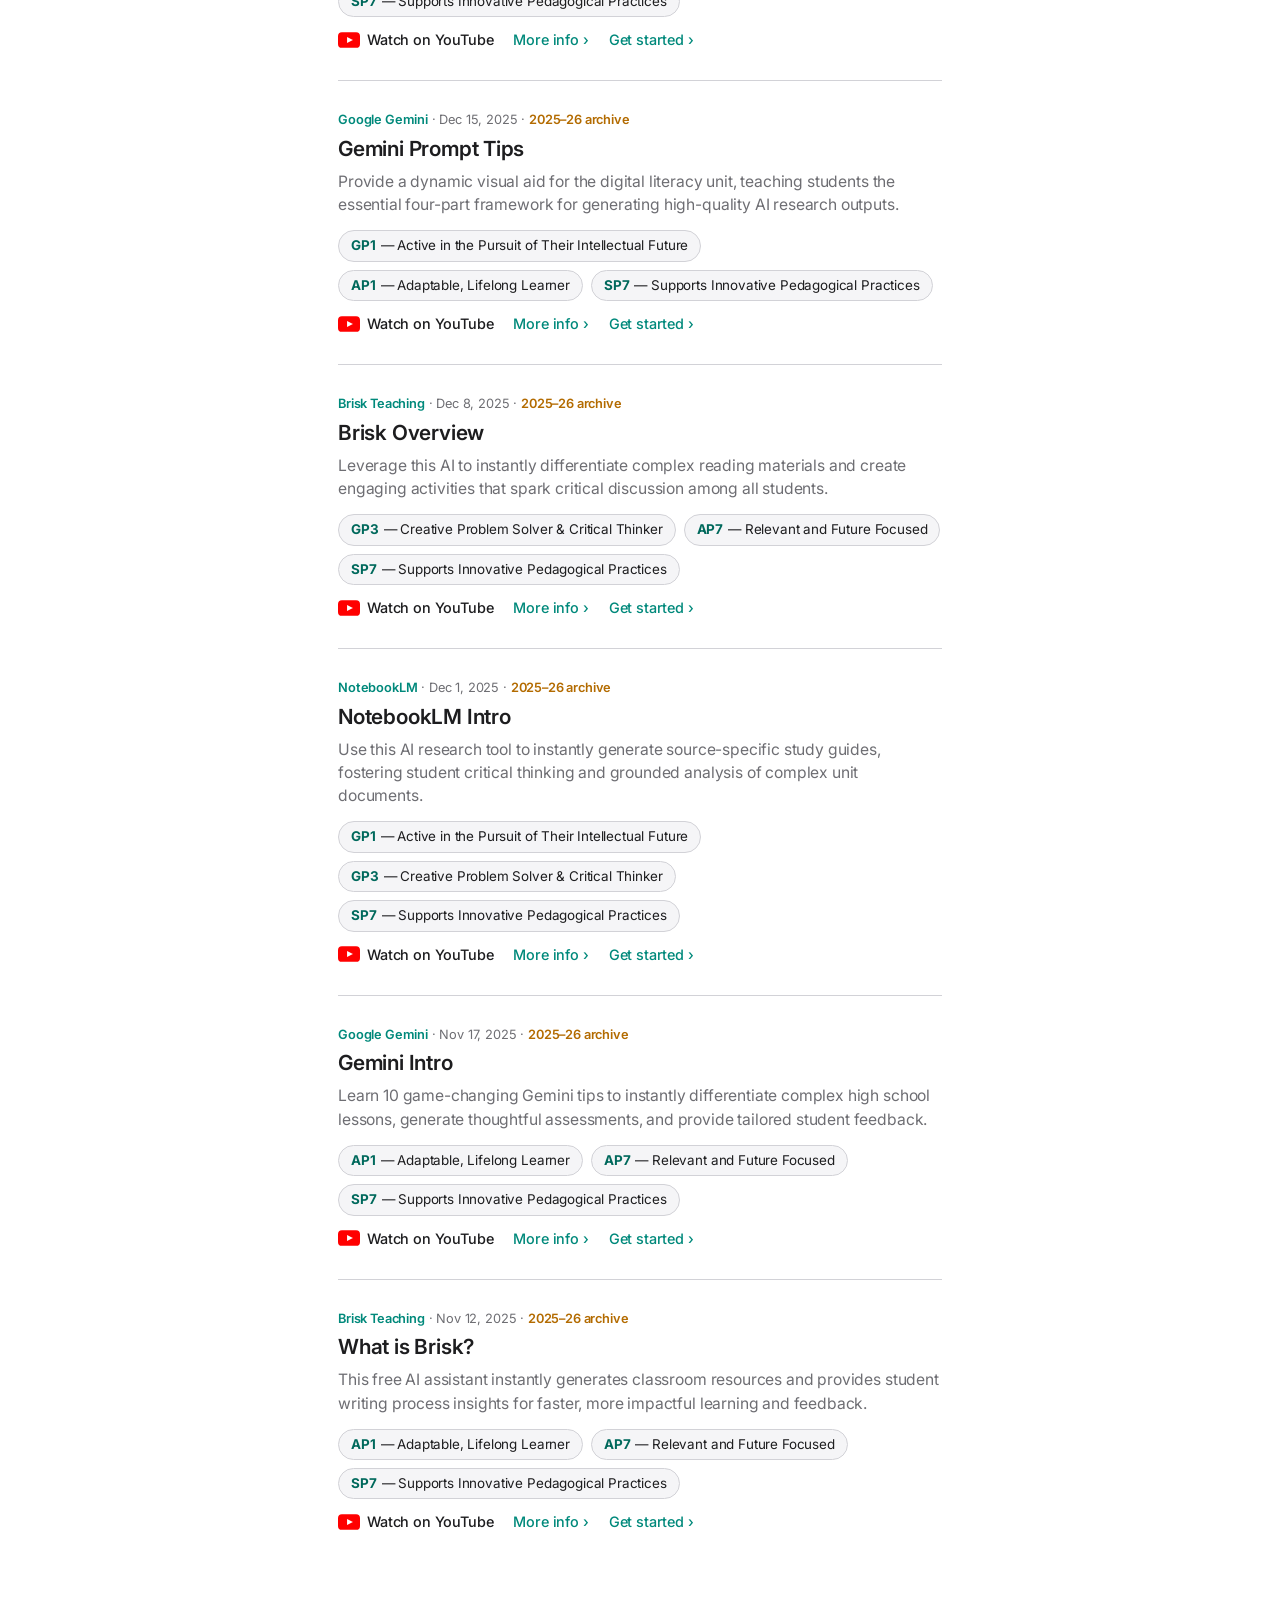
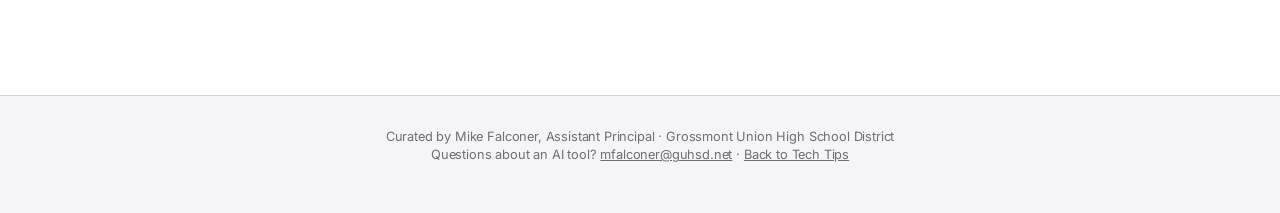
==== commit 0101cdc2: "Remove self-referencing nav link — page no longer advertised anywhere in nav, still reachable direct" ====
--- a/2025-26-archive.html
+++ b/2025-26-archive.html
@@ -19,7 +19,6 @@
       <a href="index.html">Tech Tips</a>
       <a href="tools.html">Find a Tool</a>
       <a href="portrait-of-a-graduate.html">Portrait of a Graduate</a>
-      <a href="2025-26-archive.html" aria-current="page">2025–26 Archive</a>
     </div>
   </div>
 </nav>
--- a/css/style.css
+++ b/css/style.css
@@ -176,8 +176,8 @@
   padding: 56px 22px 8px;
 }
 
-/* ---------- Compact teaser cards (home + archive + pipeline) ---------- */
-#latest-issues, #archive-issues, #pipeline-issues {
+/* ---------- Compact teaser cards (home + archive + pipeline + legacy) ---------- */
+#latest-issues, #archive-issues, #pipeline-issues, #legacy-issues, #legacy-archive-issues {
   max-width: var(--max-narrow);
   margin: 0 auto;
   padding: 0 22px 60px;
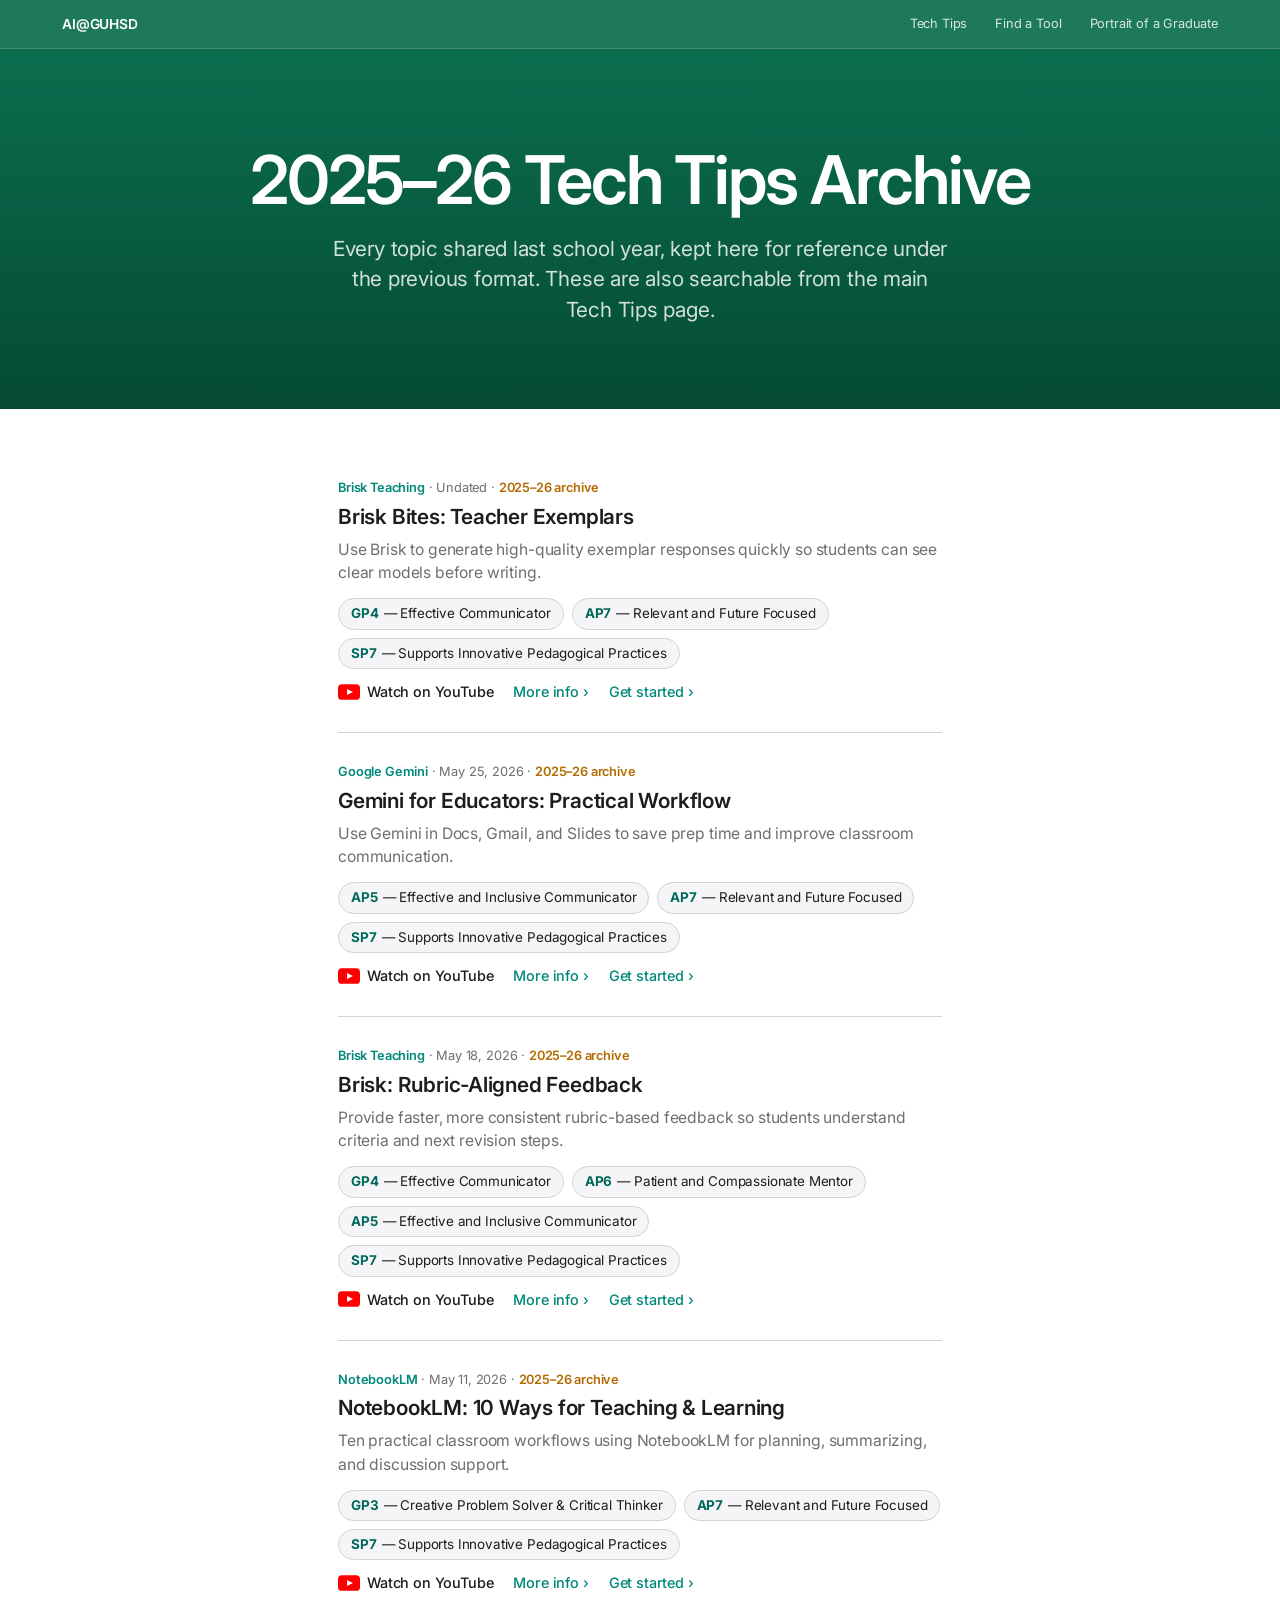
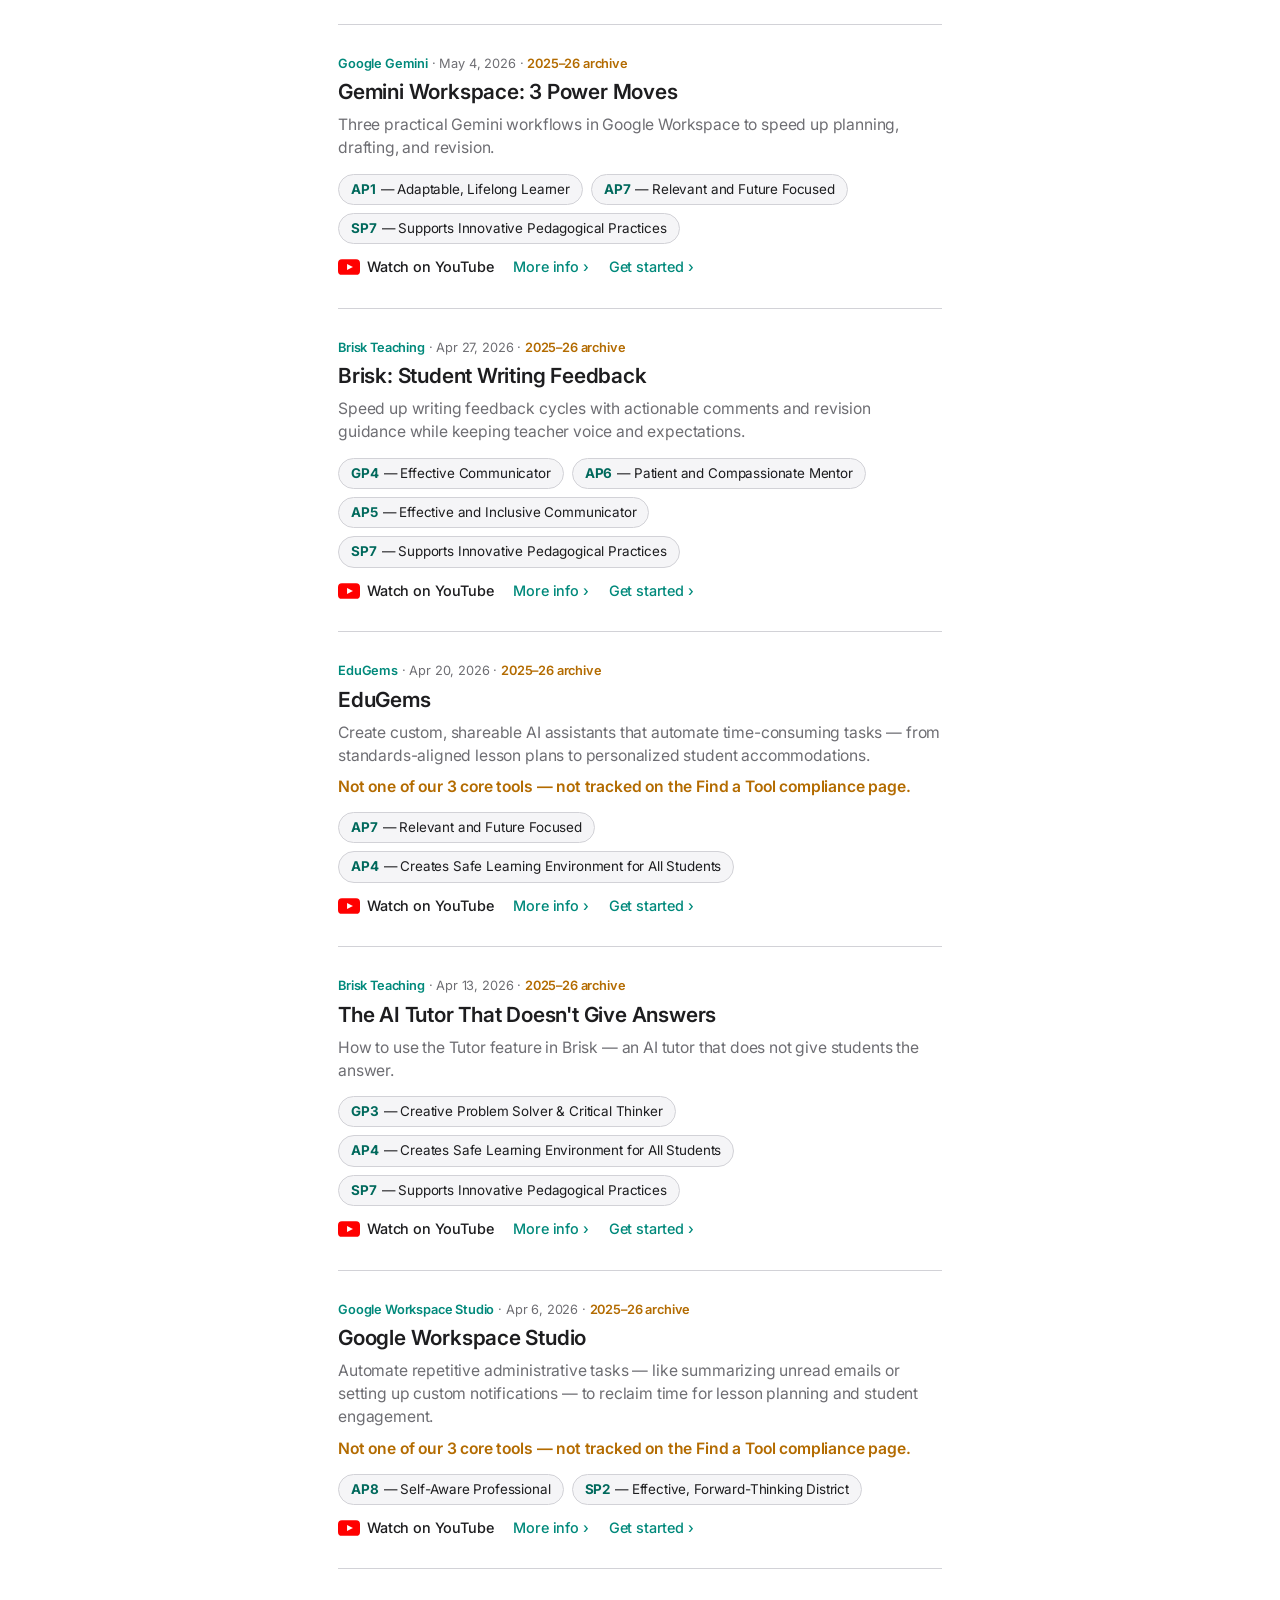
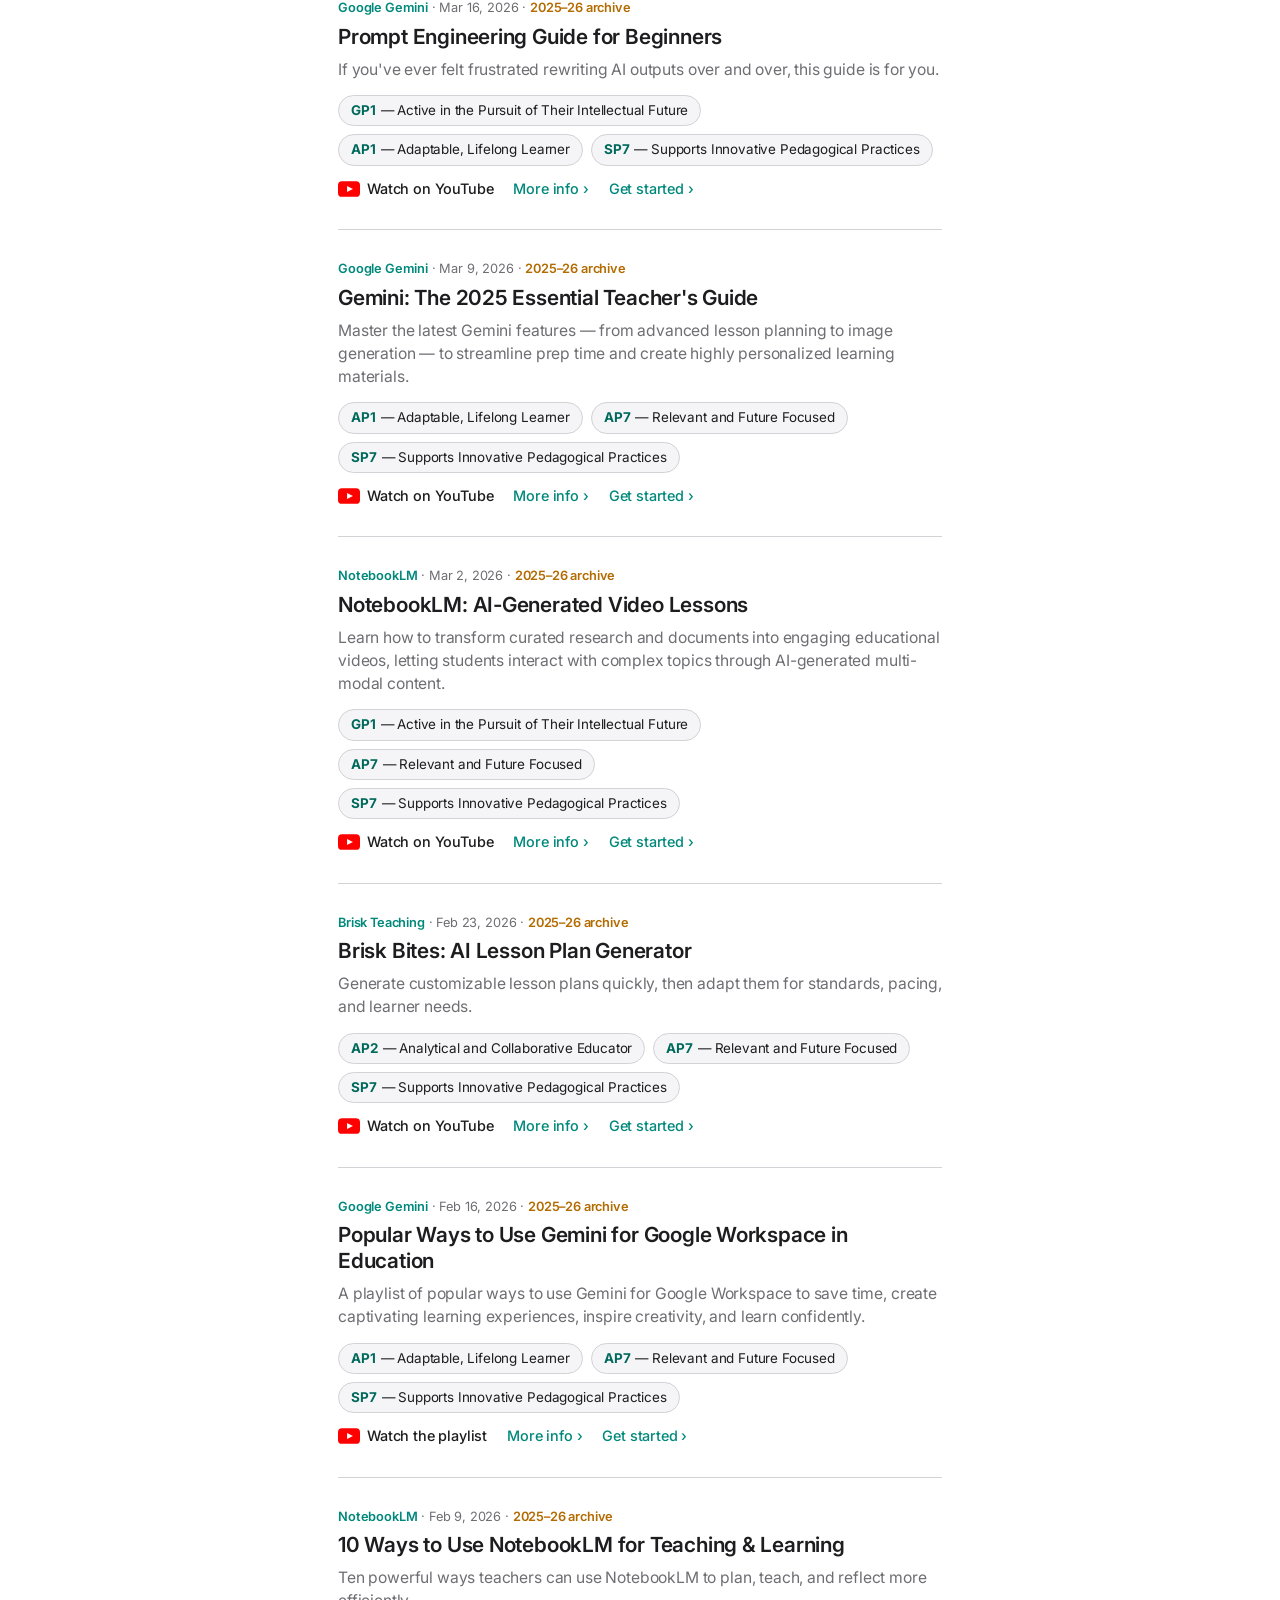
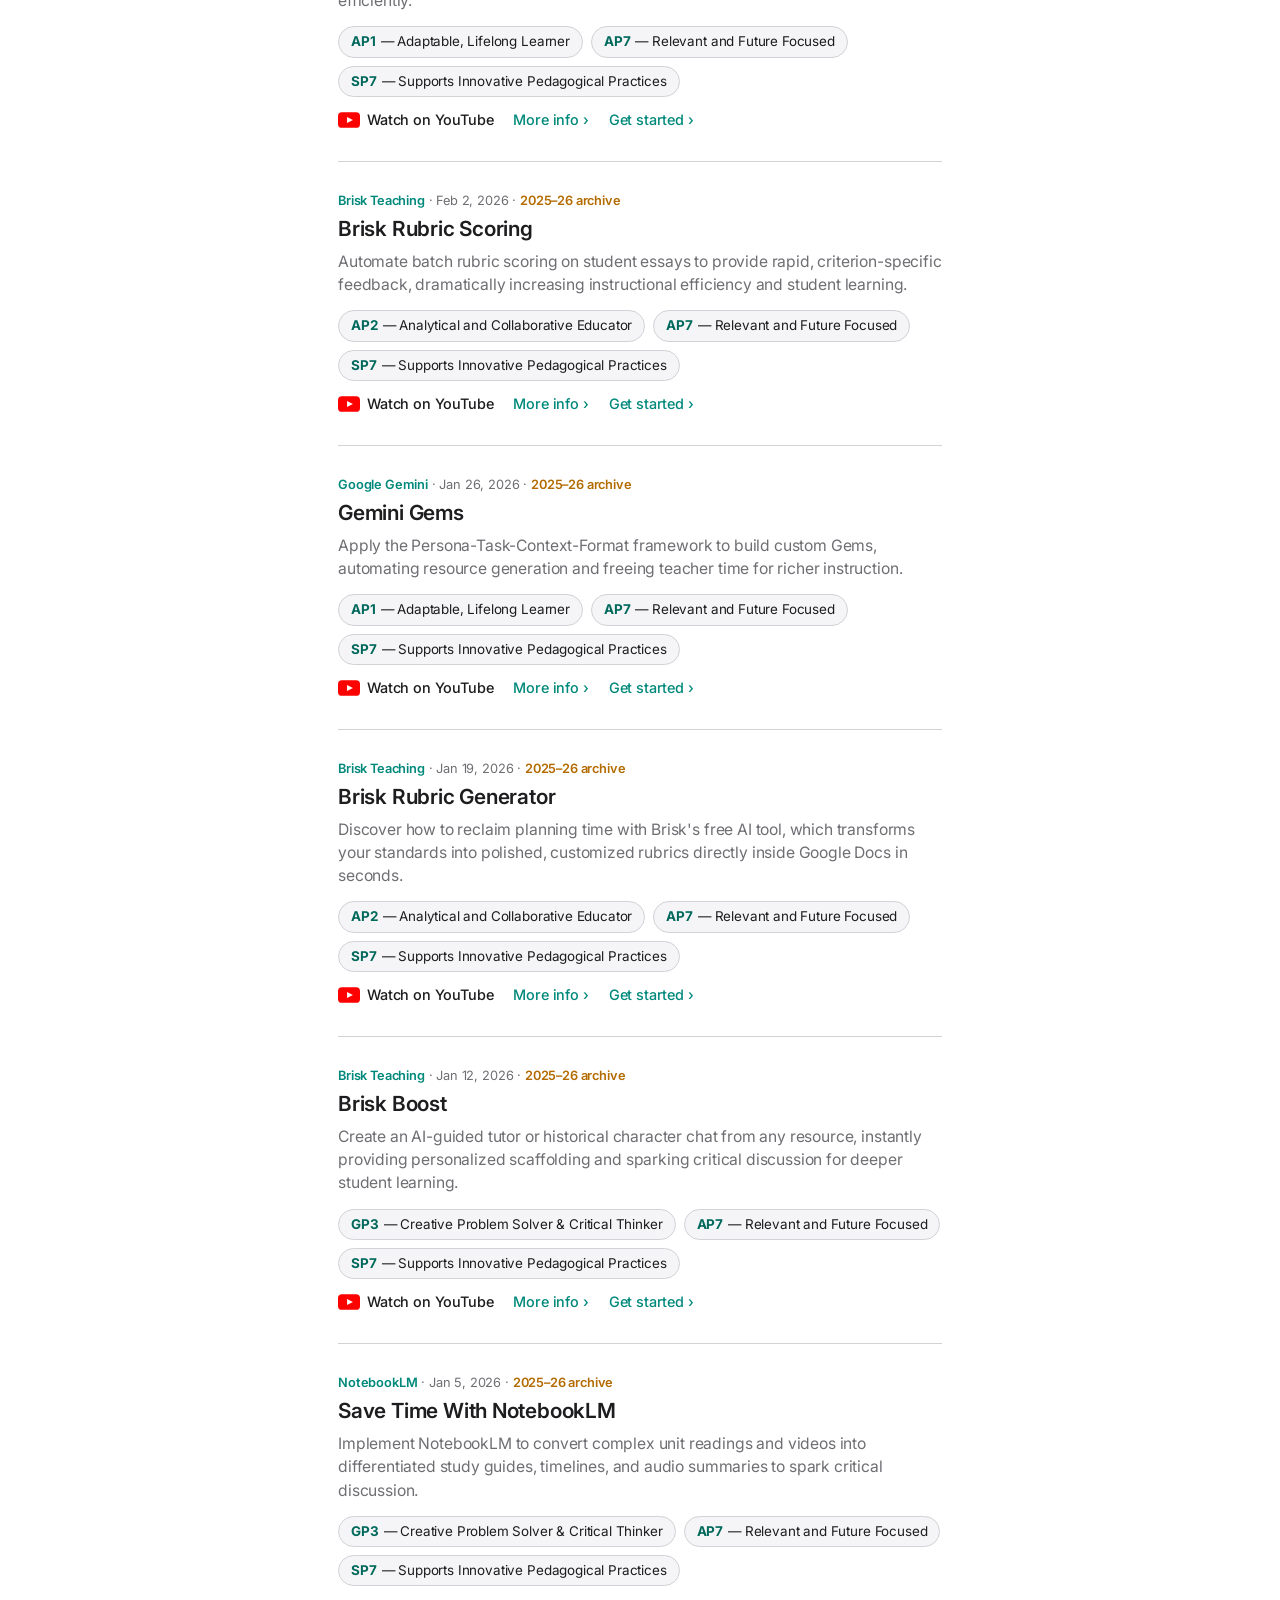
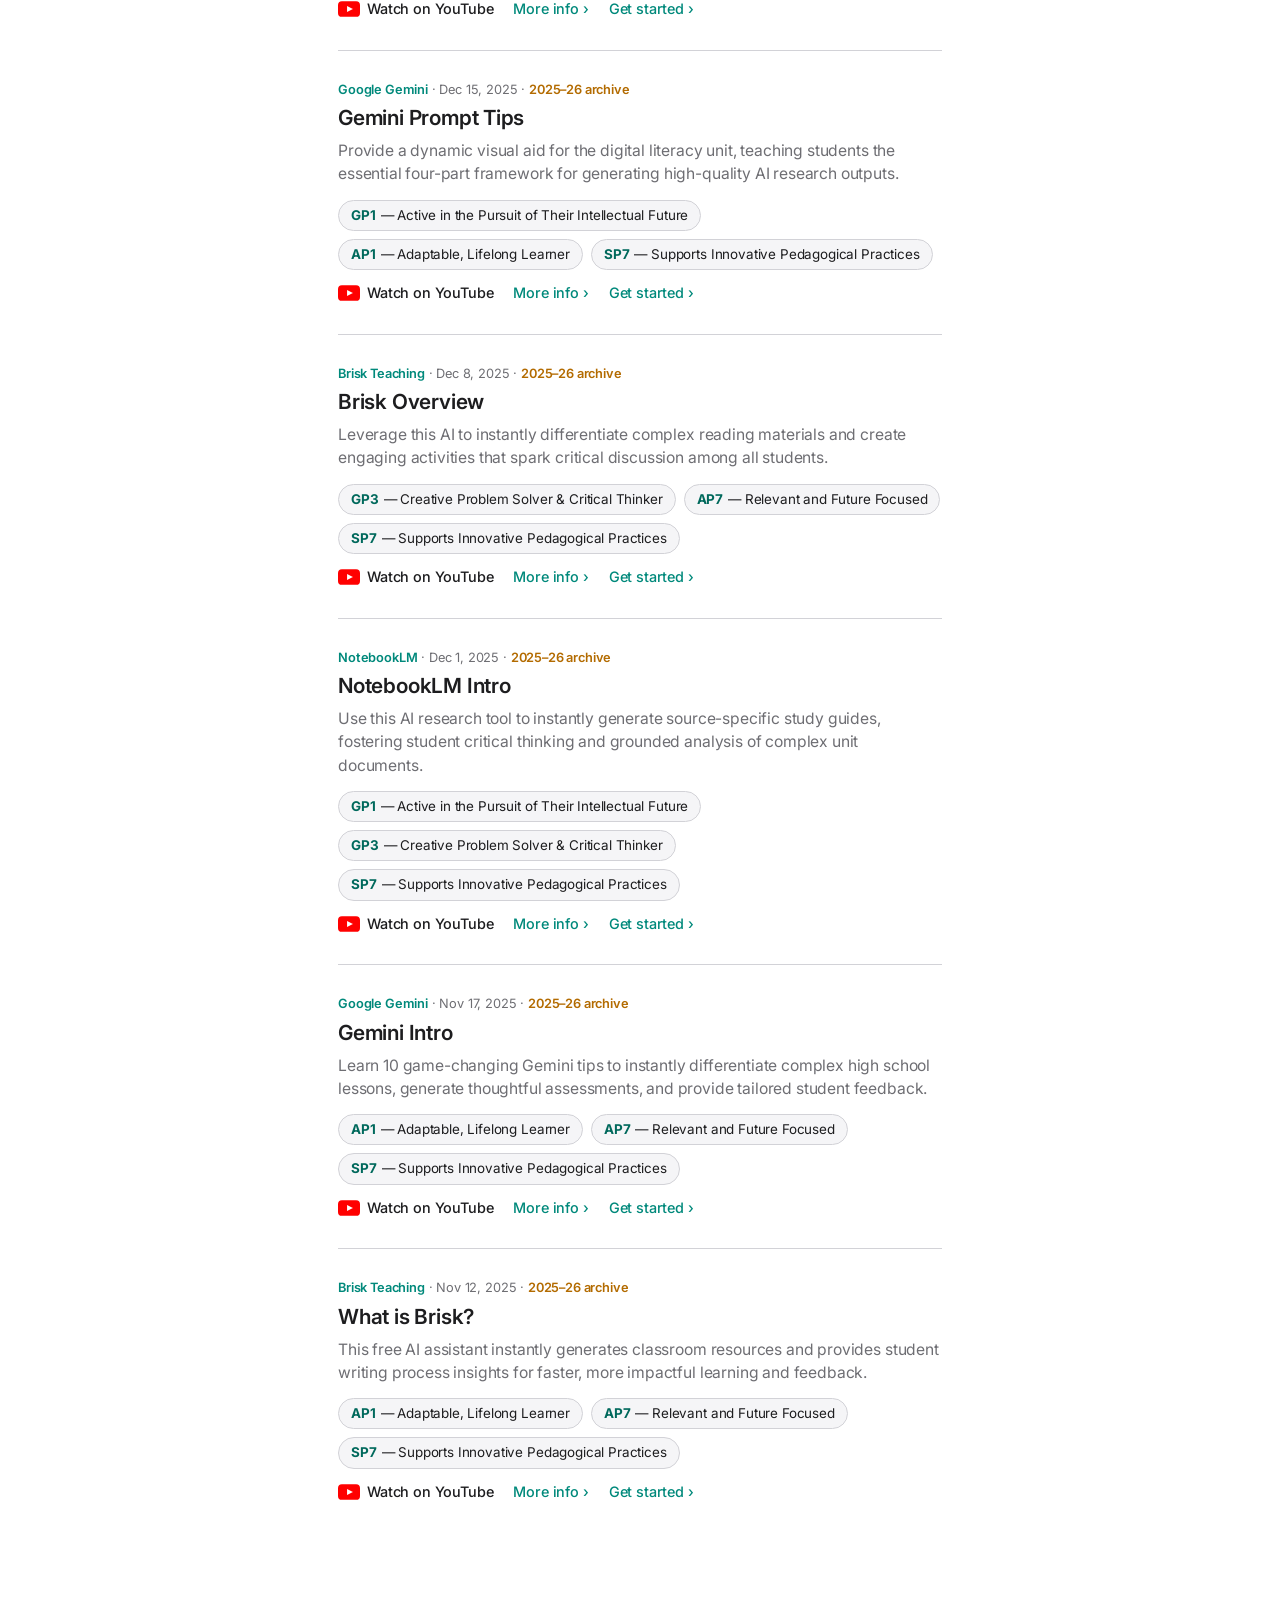
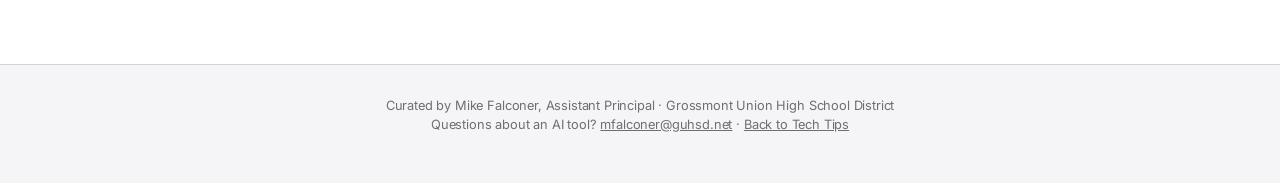
==== commit f24f158a: "Remove hero eyebrow attribution line" ====
--- a/2025-26-archive.html
+++ b/2025-26-archive.html
@@ -4,7 +4,7 @@
 <meta charset="UTF-8">
 <meta name="viewport" content="width=device-width, initial-scale=1.0">
 <link rel="icon" type="image/svg+xml" href="favicon.svg">
-<title>2025–26 Archive — GUHSD Weekly Tech Tips</title>
+<title>2025–26 Archive — GUHSD Tech Tips</title>
 <meta name="description" content="Last school year's AI tech tips for GUHSD teachers, archived for reference.">
 <link rel="preconnect" href="https://fonts.googleapis.com">
 <link href="https://fonts.googleapis.com/css2?family=Inter:wght@400;500;600;700&display=swap" rel="stylesheet">
@@ -24,7 +24,6 @@
 </nav>
 
 <header class="hero">
-  <p class="hero-eyebrow">Curated by Mike Falconer, Assistant Principal</p>
   <h1>2025–26 Tech Tips Archive</h1>
   <p>Every topic shared last school year, kept here for reference under the previous format. These are also searchable from the main Tech Tips page.</p>
 </header>
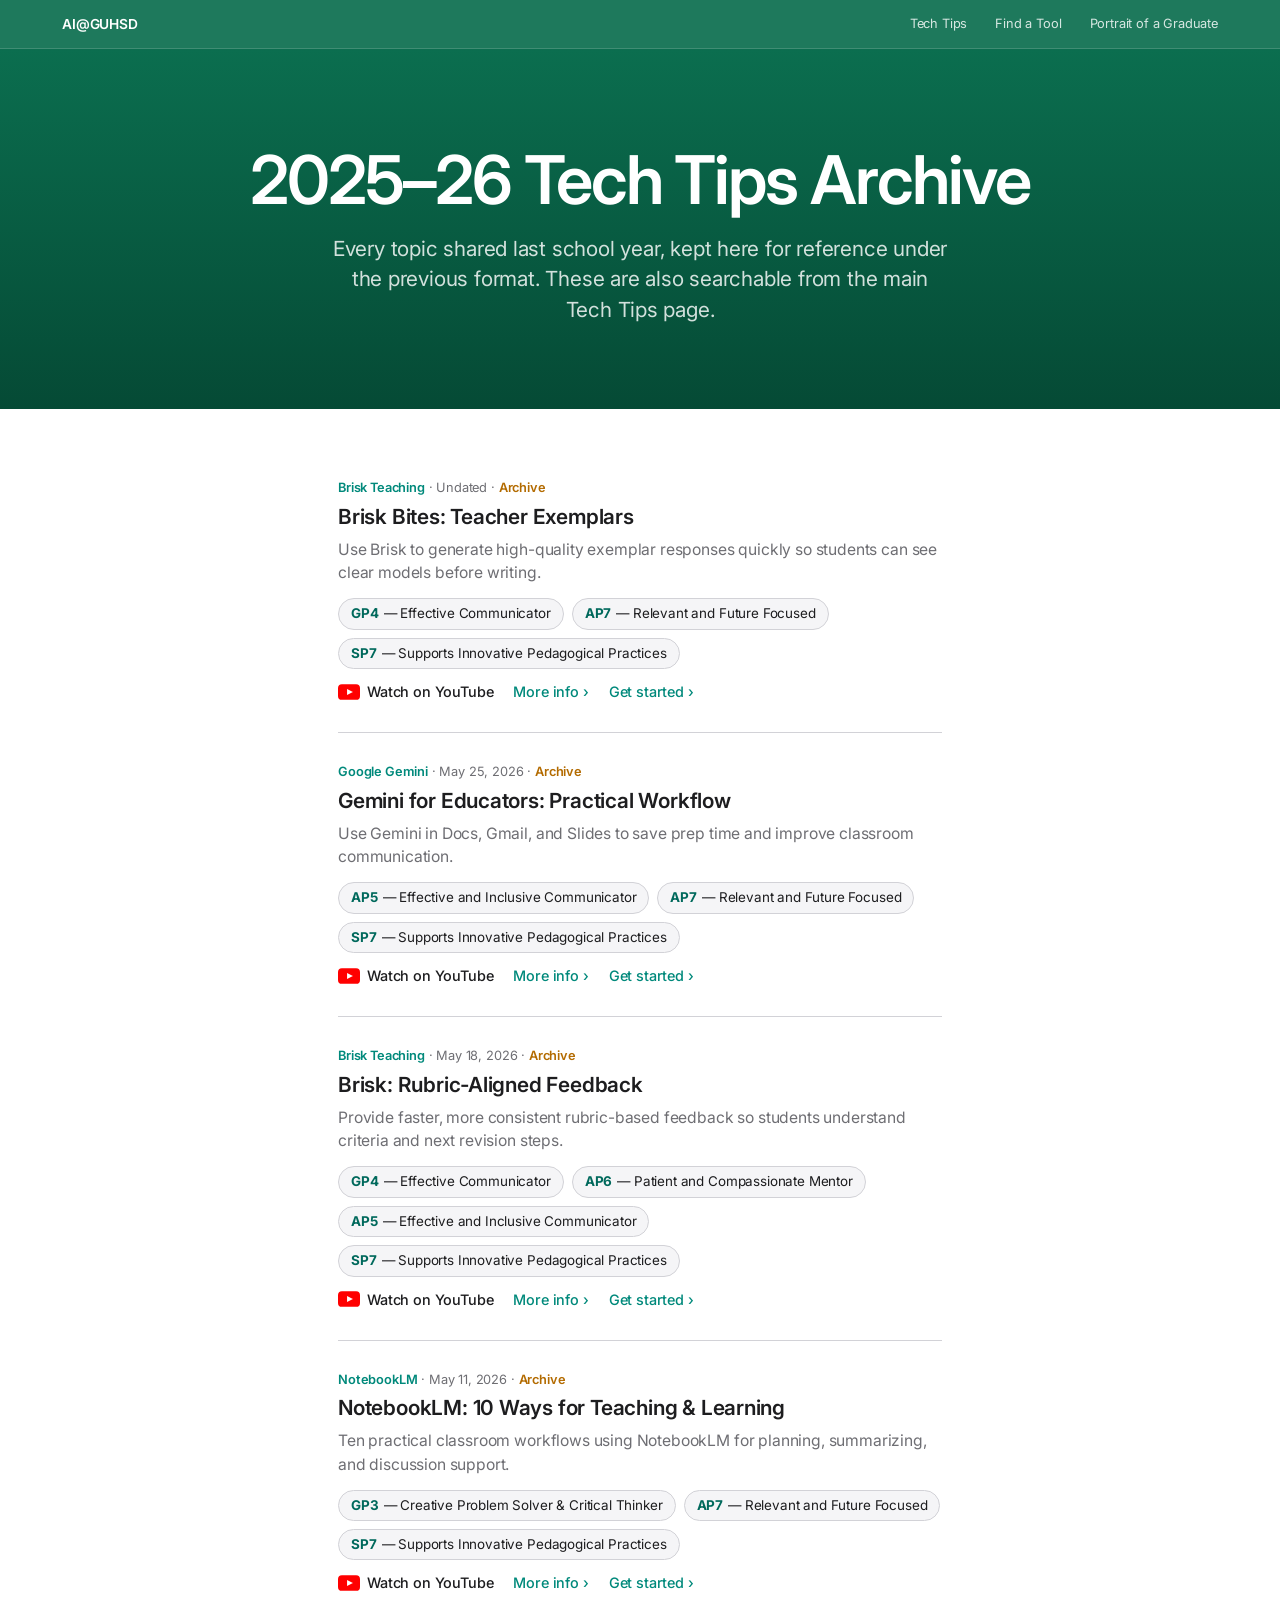
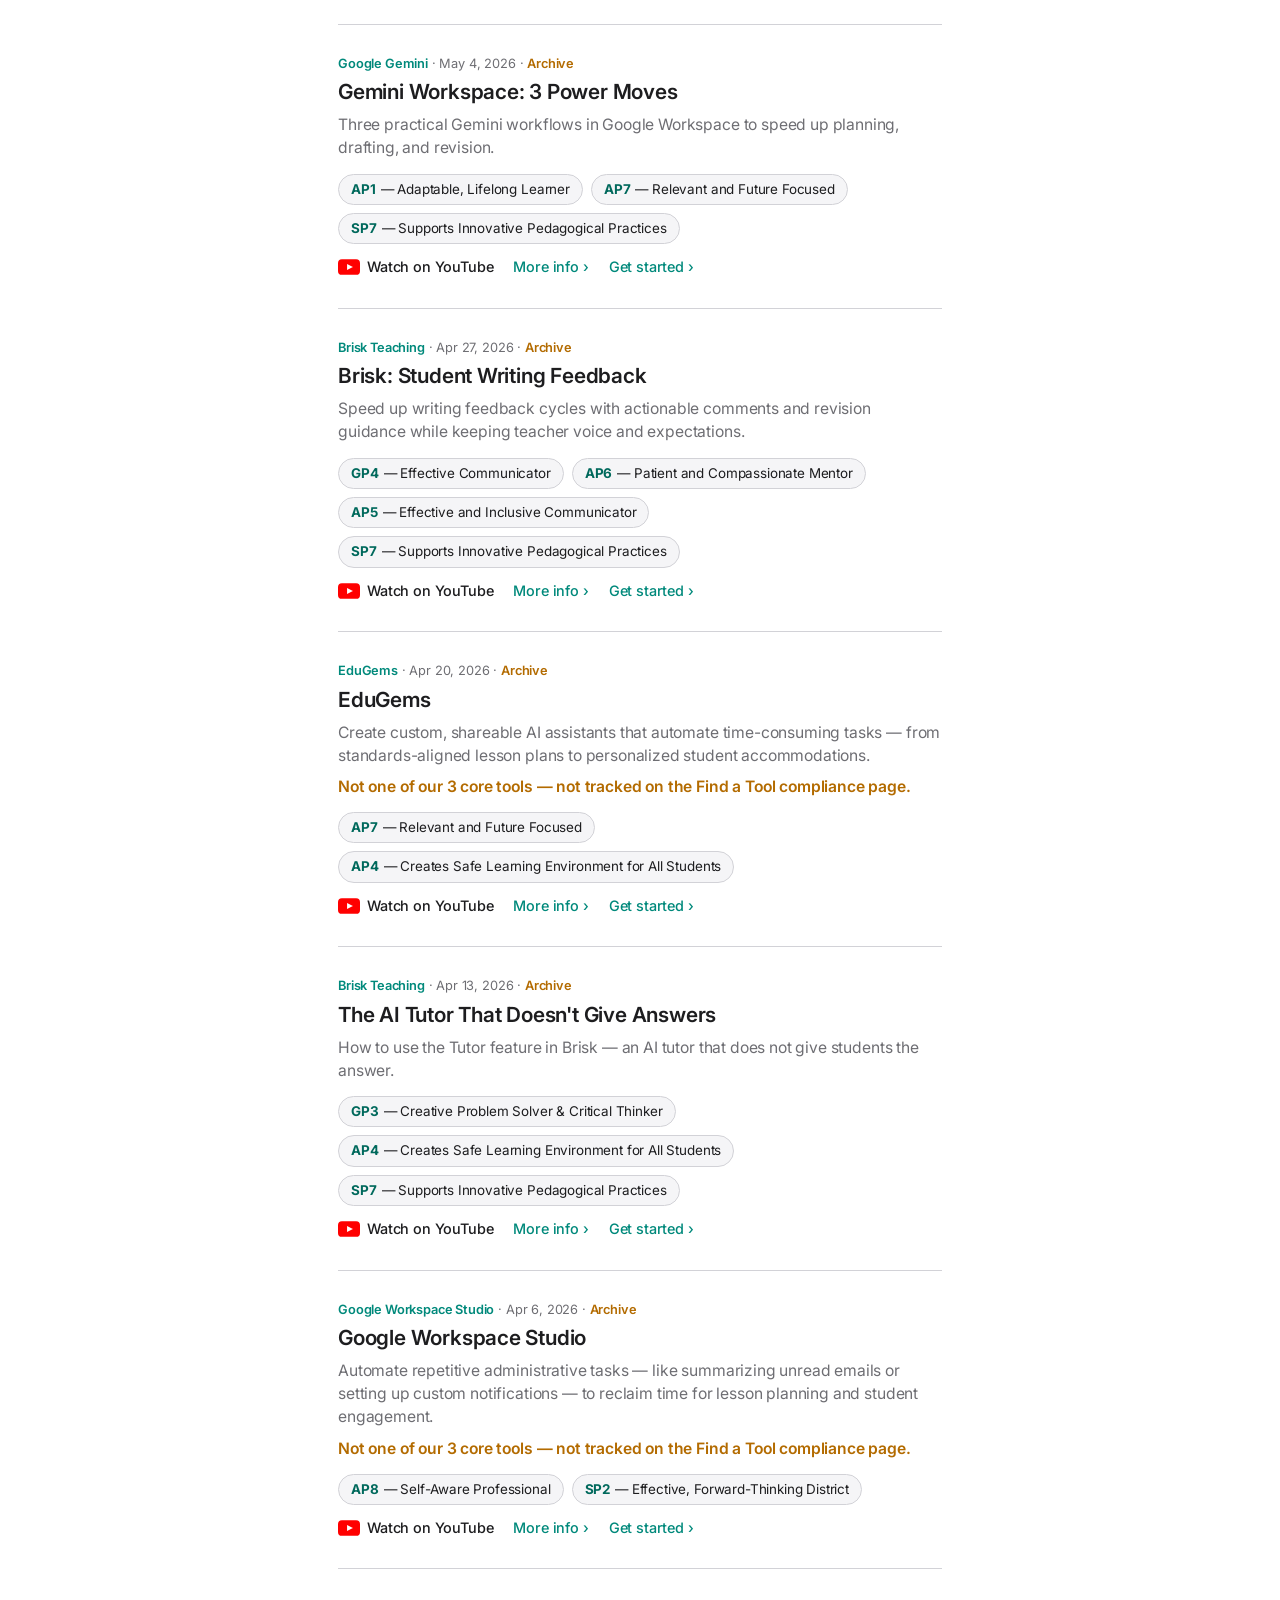
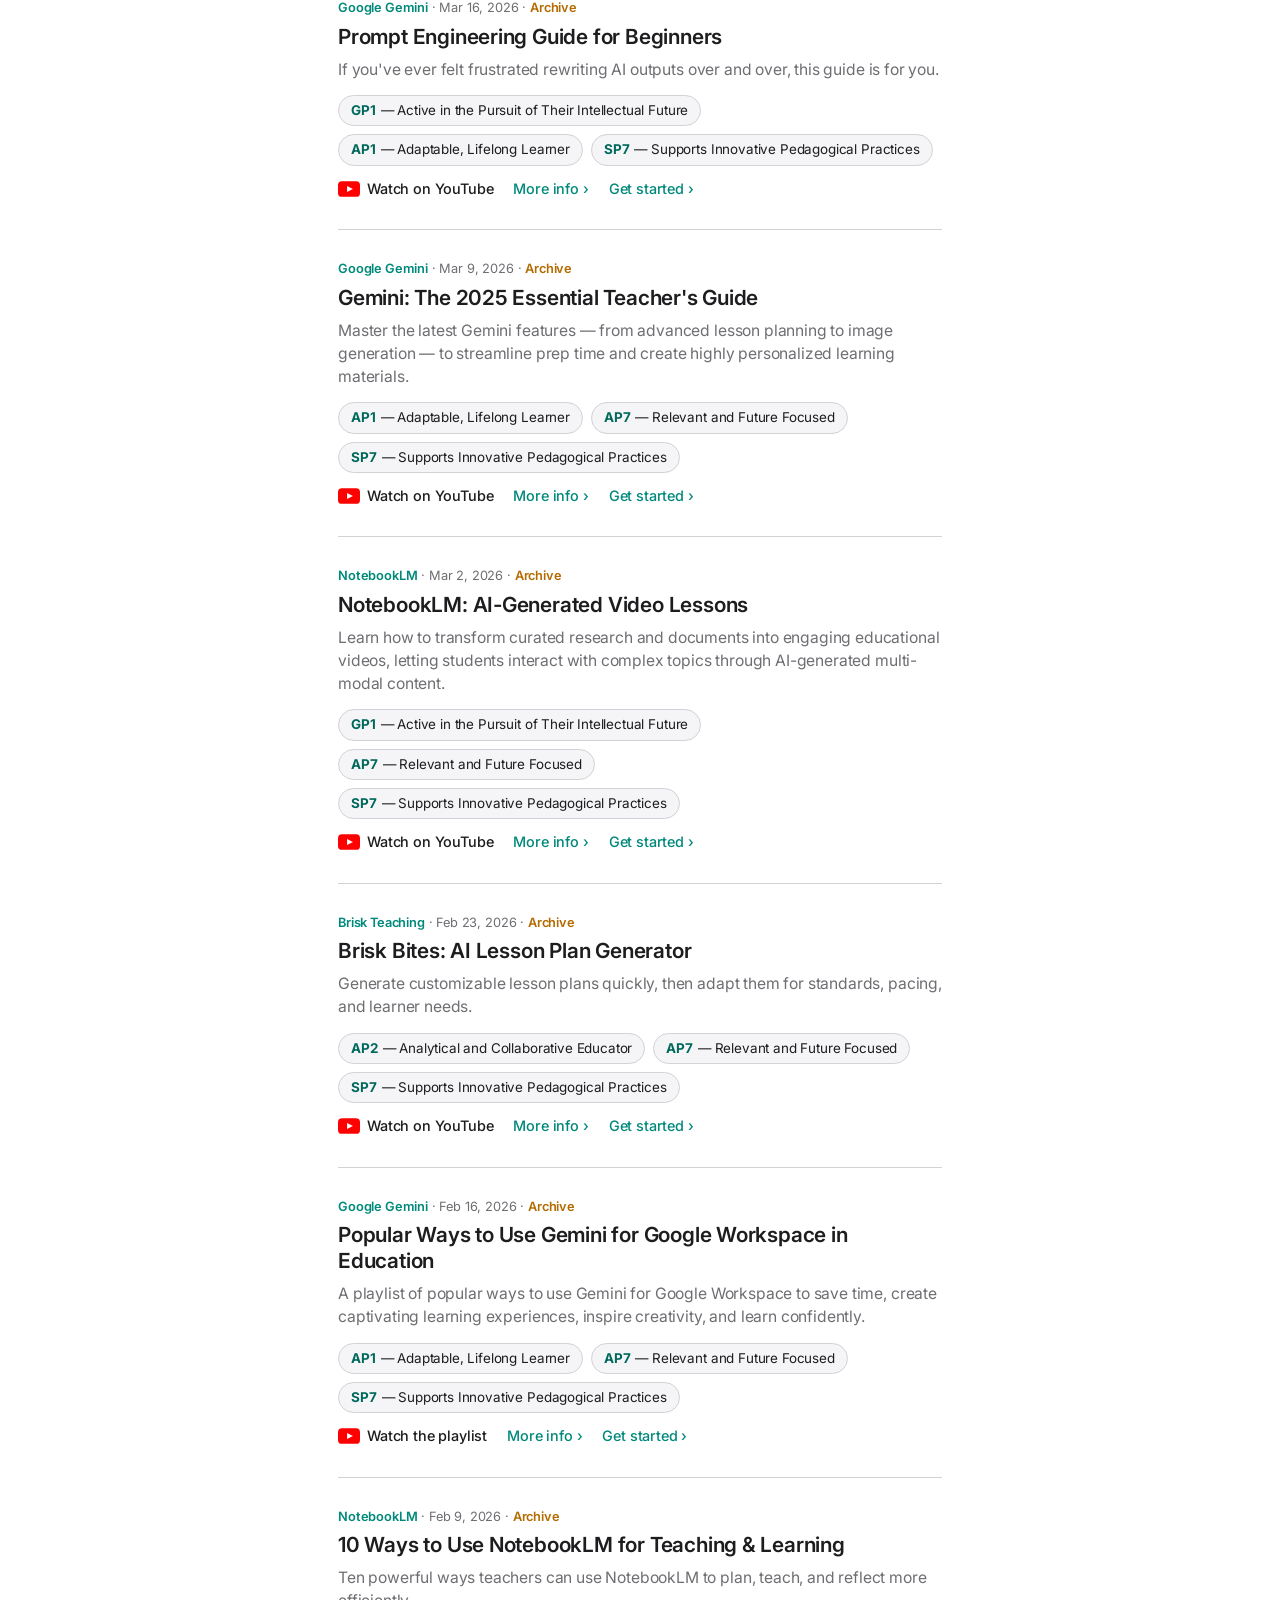
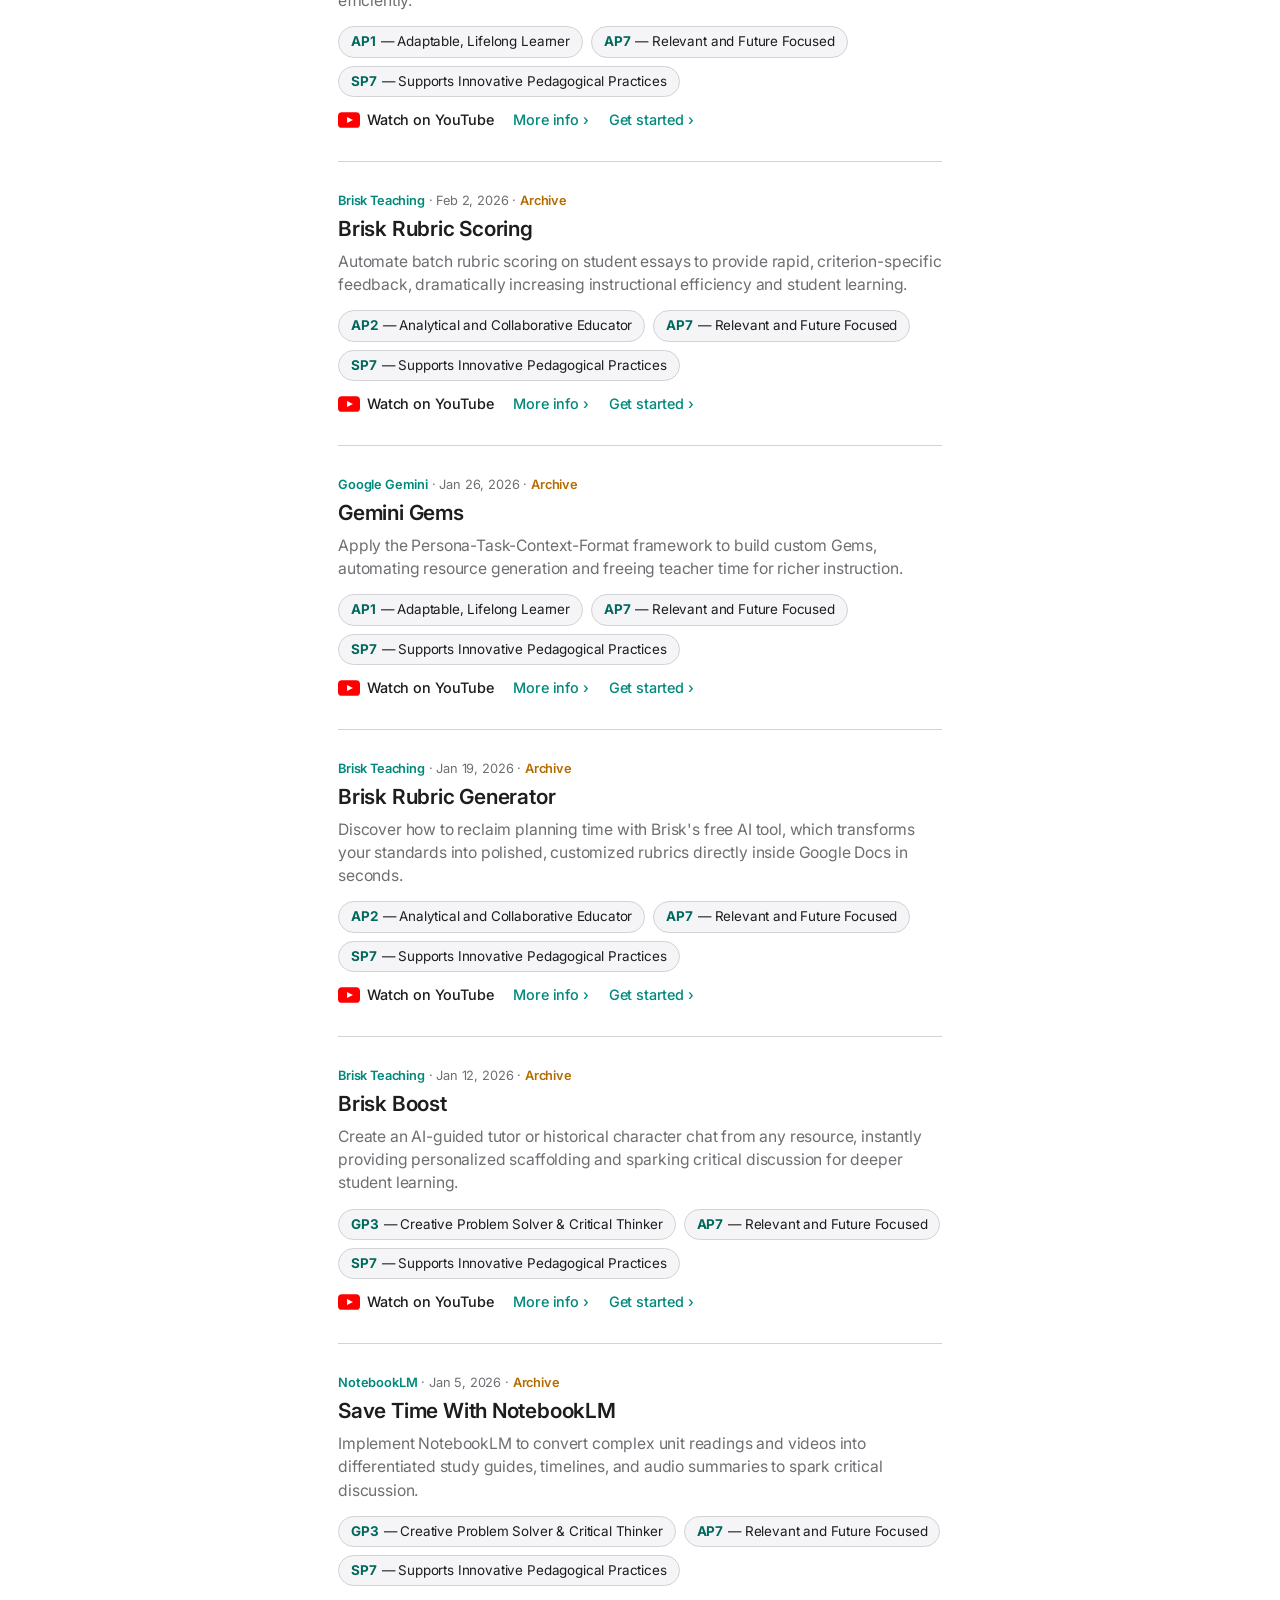
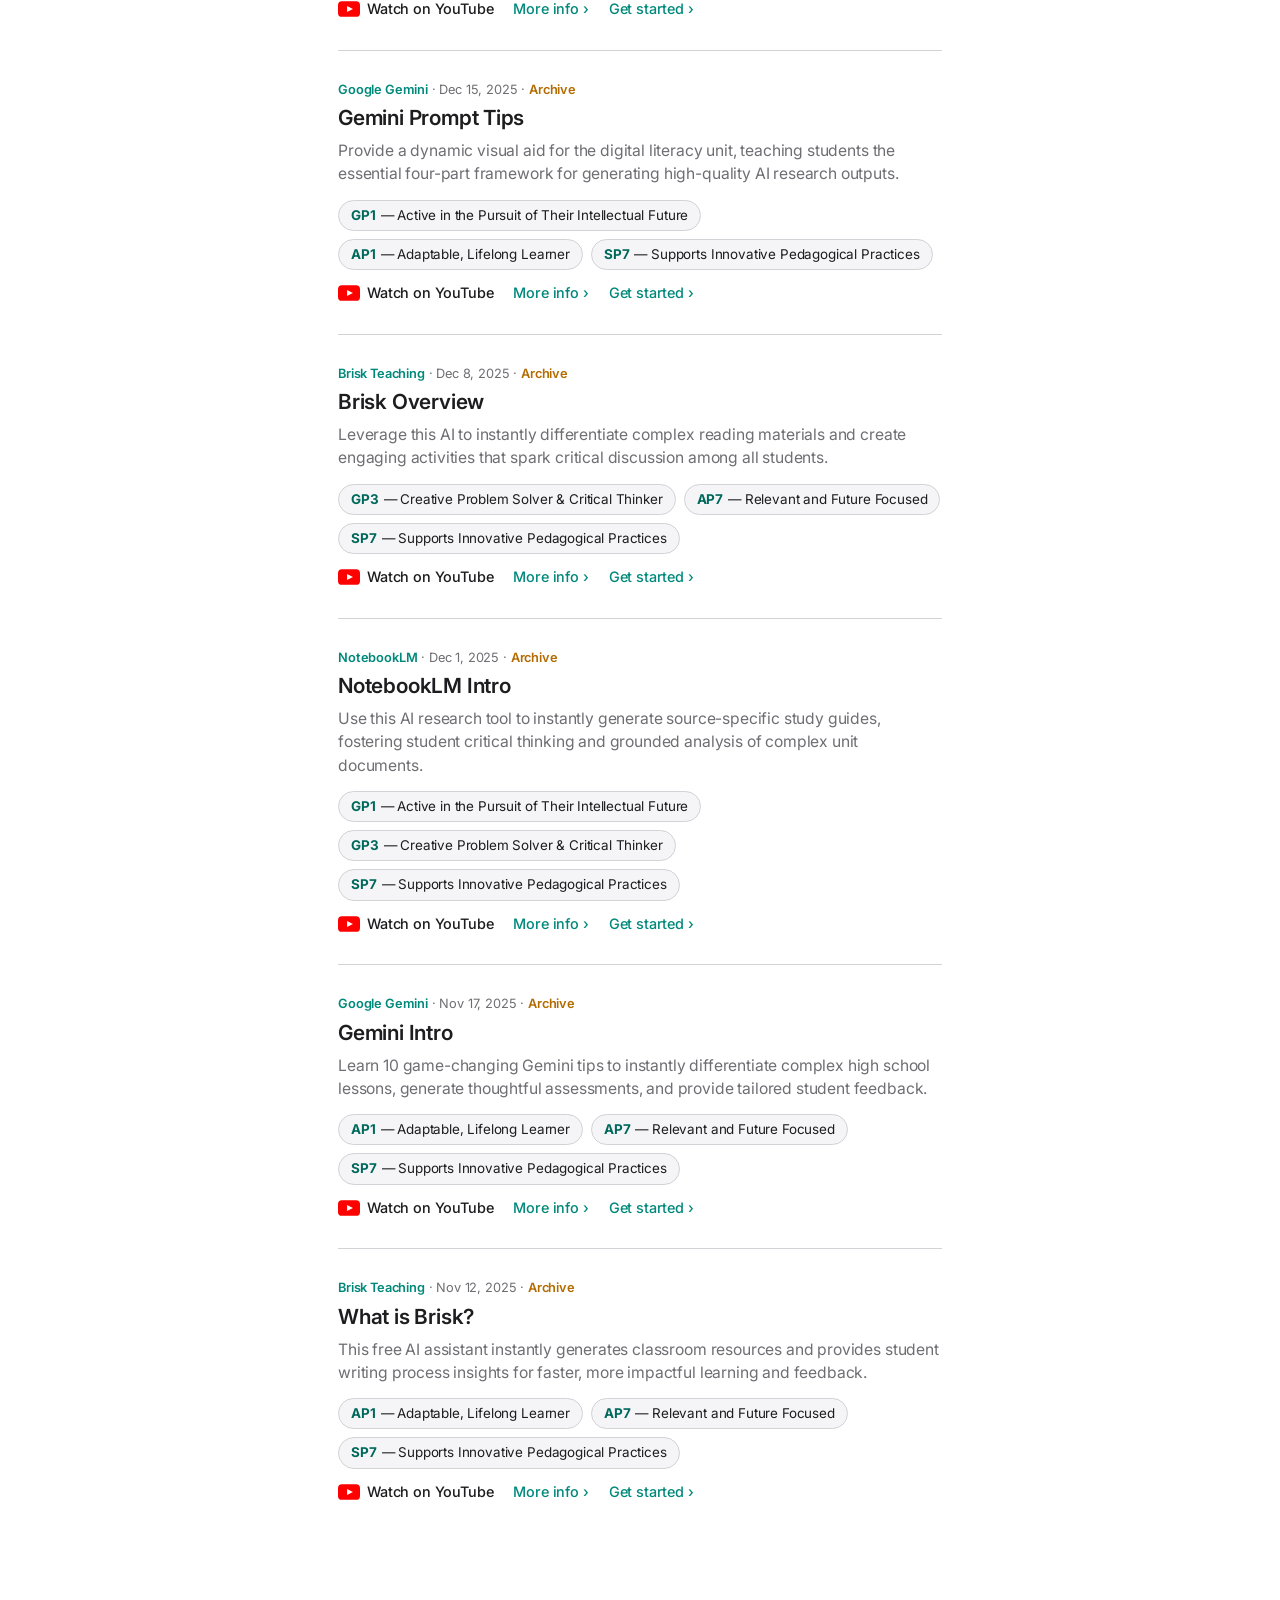
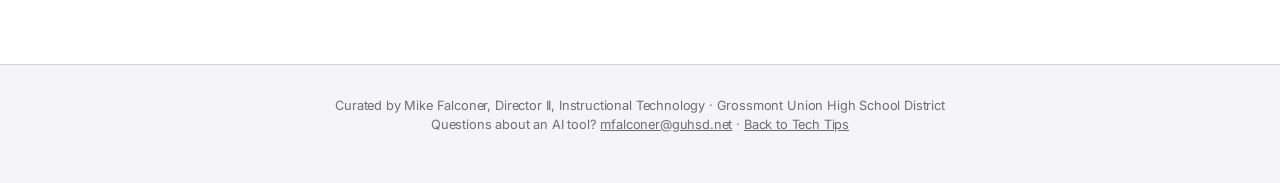
==== commit c9cd8e7c: "Update footer attribution to Director II, Instructional Technology" ====
--- a/2025-26-archive.html
+++ b/2025-26-archive.html
@@ -35,7 +35,7 @@
 </div>
 
 <footer class="site-footer">
-  Curated by Mike Falconer, Assistant Principal · Grossmont Union High School District<br>
+  Curated by Mike Falconer, Director II, Instructional Technology · Grossmont Union High School District<br>
   Questions about an AI tool? <a href="mailto:mfalconer@guhsd.net">mfalconer@guhsd.net</a> ·
   <a href="index.html">Back to Tech Tips</a>
 </footer>
--- a/css/style.css
+++ b/css/style.css
@@ -550,6 +550,71 @@
   color: var(--text-secondary);
 }
 
+/* ---------- Compact callout row (homepage: signup + suggest) ---------- */
+.callout-row {
+  max-width: var(--max-narrow);
+  margin: 32px auto 0;
+  padding: 0 22px;
+  display: grid;
+  grid-template-columns: 1fr 1fr;
+  gap: 14px;
+}
+
+.callout-card {
+  display: block;
+  background: var(--gray-bg);
+  border: 1px solid var(--divider);
+  border-radius: 14px;
+  padding: 20px;
+  text-align: left;
+  transition: border-color 0.15s ease, transform 0.15s ease;
+}
+
+.callout-card:hover {
+  text-decoration: none;
+  border-color: var(--navy);
+  transform: translateY(-1px);
+}
+
+.callout-icon {
+  width: 34px;
+  height: 34px;
+  border-radius: 50%;
+  background: var(--white);
+  color: var(--navy);
+  display: flex;
+  align-items: center;
+  justify-content: center;
+  margin-bottom: 12px;
+}
+
+.callout-icon svg { width: 17px; height: 17px; }
+
+.callout-title {
+  font-weight: 600;
+  font-size: 0.98rem;
+  color: var(--text);
+  margin: 0 0 4px;
+  letter-spacing: -0.01em;
+}
+
+.callout-text {
+  font-size: 0.86rem;
+  color: var(--text-secondary);
+  margin: 0 0 12px;
+  line-height: 1.4;
+}
+
+.callout-cta {
+  font-size: 0.86rem;
+  font-weight: 600;
+  color: var(--navy);
+}
+
+@media (max-width: 560px) {
+  .callout-row { grid-template-columns: 1fr; }
+}
+
 /* ---------- Gem callout ---------- */
 .gem-callout {
   background: var(--gray-bg);
